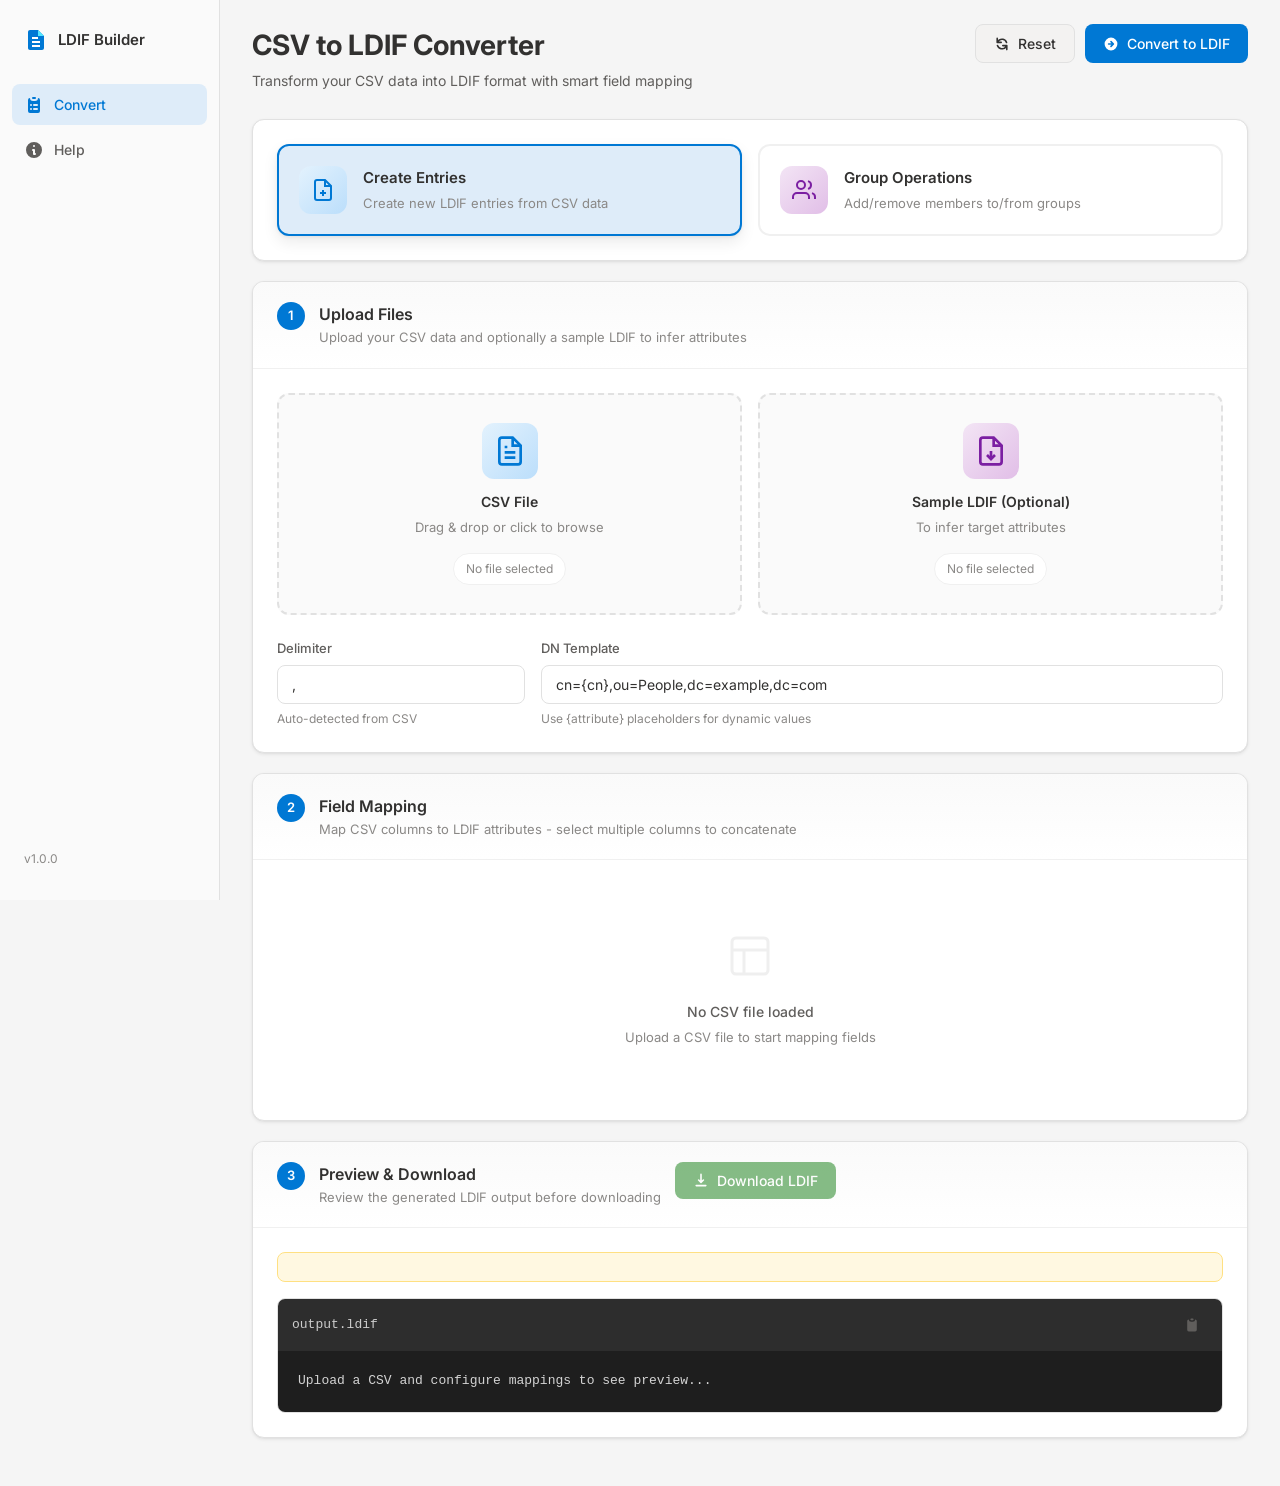
==== index.html @ 2db1930d "stable app achieved for ldif ops" ====
<!doctype html>
<html lang="en">
<head>
  <meta charset="UTF-8" />
  <meta name="viewport" content="width=device-width, initial-scale=1.0" />
  <title>CSV → LDIF Converter</title>
  <link rel="preconnect" href="https://fonts.googleapis.com" />
  <link rel="preconnect" href="https://fonts.gstatic.com" crossorigin />
  <link href="https://fonts.googleapis.com/css2?family=Inter:wght@400;500;600;700&display=swap" rel="stylesheet" />
  <link rel="stylesheet" href="style.css" />
</head>
<body>
  <div class="app">
    <!-- Sidebar -->
    <aside class="sidebar">
      <div class="logo">
        <div class="logo-icon">
          <svg width="24" height="24" viewBox="0 0 24 24" fill="none" xmlns="http://www.w3.org/2000/svg">
            <path d="M14 2H6C4.9 2 4 2.9 4 4V20C4 21.1 4.9 22 6 22H18C19.1 22 20 21.1 20 20V8L14 2Z" fill="#0078D4"/>
            <path d="M14 2V8H20" fill="#50E6FF"/>
            <path d="M16 13H8V15H16V13ZM16 17H8V19H16V17ZM14 9H8V11H14V9Z" fill="white"/>
          </svg>
        </div>
        <span>LDIF Builder</span>
      </div>
      
      <nav class="nav">
        <a href="#" class="nav-item active">
          <svg width="20" height="20" viewBox="0 0 20 20" fill="currentColor"><path d="M9 2a1 1 0 000 2h2a1 1 0 100-2H9z"/><path fill-rule="evenodd" d="M4 5a2 2 0 012-2 3 3 0 003 3h2a3 3 0 003-3 2 2 0 012 2v11a2 2 0 01-2 2H6a2 2 0 01-2-2V5zm3 4a1 1 0 000 2h.01a1 1 0 100-2H7zm3 0a1 1 0 000 2h3a1 1 0 100-2h-3zm-3 4a1 1 0 100 2h.01a1 1 0 100-2H7zm3 0a1 1 0 100 2h3a1 1 0 100-2h-3z" clip-rule="evenodd"/></svg>
          Convert
        </a>
        <a href="#" class="nav-item">
          <svg width="20" height="20" viewBox="0 0 20 20" fill="currentColor"><path fill-rule="evenodd" d="M18 10a8 8 0 11-16 0 8 8 0 0116 0zm-7-4a1 1 0 11-2 0 1 1 0 012 0zM9 9a1 1 0 000 2v3a1 1 0 001 1h1a1 1 0 100-2v-3a1 1 0 00-1-1H9z" clip-rule="evenodd"/></svg>
          Help
        </a>
      </nav>

      <div class="sidebar-footer">
        <div class="version">v1.0.0</div>
      </div>
    </aside>

    <!-- Main Content -->
    <main class="main">
      <header class="header">
        <div>
          <h1>CSV to LDIF Converter</h1>
          <p class="subtitle">Transform your CSV data into LDIF format with smart field mapping</p>
        </div>
        <div class="header-actions">
          <button class="btn btn-secondary" id="resetBtn">
            <svg width="16" height="16" viewBox="0 0 20 20" fill="currentColor"><path fill-rule="evenodd" d="M4 2a1 1 0 011 1v2.101a7.002 7.002 0 0111.601 2.566 1 1 0 11-1.885.666A5.002 5.002 0 005.999 7H9a1 1 0 010 2H4a1 1 0 01-1-1V3a1 1 0 011-1zm.008 9.057a1 1 0 011.276.61A5.002 5.002 0 0014.001 13H11a1 1 0 110-2h5a1 1 0 011 1v5a1 1 0 11-2 0v-2.101a7.002 7.002 0 01-11.601-2.566 1 1 0 01.61-1.276z" clip-rule="evenodd"/></svg>
            Reset
          </button>
          <button class="btn btn-primary" id="convertBtn">
            <svg width="16" height="16" viewBox="0 0 20 20" fill="currentColor"><path fill-rule="evenodd" d="M10 18a8 8 0 100-16 8 8 0 000 16zm3.707-8.707l-3-3a1 1 0 00-1.414 1.414L10.586 9H7a1 1 0 100 2h3.586l-1.293 1.293a1 1 0 101.414 1.414l3-3a1 1 0 000-1.414z" clip-rule="evenodd"/></svg>
            Convert to LDIF
          </button>
        </div>
      </header>

      <div class="content">
        <!-- Mode Selector -->
        <section class="card mode-selector-card">
          <div class="card-body">
            <div class="mode-selector">
              <label class="mode-option">
                <input type="radio" name="appMode" value="create" checked />
                <div class="mode-content">
                  <div class="mode-icon create">
                    <svg width="24" height="24" viewBox="0 0 24 24" fill="none" stroke="currentColor" stroke-width="2"><path d="M14 2H6a2 2 0 0 0-2 2v16a2 2 0 0 0 2 2h12a2 2 0 0 0 2-2V8z"/><polyline points="14 2 14 8 20 8"/><line x1="12" y1="18" x2="12" y2="12"/><line x1="9" y1="15" x2="15" y2="15"/></svg>
                  </div>
                  <div class="mode-text">
                    <strong>Create Entries</strong>
                    <span>Create new LDIF entries from CSV data</span>
                  </div>
                </div>
              </label>
              <label class="mode-option">
                <input type="radio" name="appMode" value="groups" />
                <div class="mode-content">
                  <div class="mode-icon groups">
                    <svg width="24" height="24" viewBox="0 0 24 24" fill="none" stroke="currentColor" stroke-width="2"><path d="M17 21v-2a4 4 0 0 0-4-4H5a4 4 0 0 0-4 4v2"/><circle cx="9" cy="7" r="4"/><path d="M23 21v-2a4 4 0 0 0-3-3.87"/><path d="M16 3.13a4 4 0 0 1 0 7.75"/></svg>
                  </div>
                  <div class="mode-text">
                    <strong>Group Operations</strong>
                    <span>Add/remove members to/from groups</span>
                  </div>
                </div>
              </label>
            </div>
          </div>
        </section>

        <!-- Step 1: Upload -->
        <section class="card" id="step1Card">
          <div class="card-header">
            <div class="step-badge">1</div>
            <div>
              <h2>Upload Files</h2>
              <p class="create-mode-only">Upload your CSV data and optionally a sample LDIF to infer attributes</p>
              <p class="groups-mode-only" style="display: none;">Upload CSV file with member identifiers (e.g., civil IDs)</p>
            </div>
          </div>
          <div class="card-body">
            <div class="upload-grid">
              <div class="upload-zone" id="csvDropZone">
                <input type="file" id="csvInput" accept=".csv" hidden />
                <div class="upload-icon csv">
                  <svg width="32" height="32" viewBox="0 0 24 24" fill="none" stroke="currentColor" stroke-width="2"><path d="M14 2H6a2 2 0 0 0-2 2v16a2 2 0 0 0 2 2h12a2 2 0 0 0 2-2V8z"/><polyline points="14 2 14 8 20 8"/><line x1="16" y1="13" x2="8" y2="13"/><line x1="16" y1="17" x2="8" y2="17"/><polyline points="10 9 9 9 8 9"/></svg>
                </div>
                <div class="upload-text">
                  <strong>CSV File</strong>
                  <span>Drag & drop or click to browse</span>
                </div>
                <div class="upload-status" id="csvStatus">No file selected</div>
              </div>

              <div class="upload-zone create-mode-only" id="ldifDropZone">
                <input type="file" id="ldifInput" accept=".ldif,.txt" hidden />
                <div class="upload-icon ldif">
                  <svg width="32" height="32" viewBox="0 0 24 24" fill="none" stroke="currentColor" stroke-width="2"><path d="M14 2H6a2 2 0 0 0-2 2v16a2 2 0 0 0 2 2h12a2 2 0 0 0 2-2V8z"/><polyline points="14 2 14 8 20 8"/><path d="M12 18v-6"/><path d="M9 15l3 3 3-3"/></svg>
                </div>
                <div class="upload-text">
                  <strong>Sample LDIF (Optional)</strong>
                  <span>To infer target attributes</span>
                </div>
                <div class="upload-status" id="ldifStatus">No file selected</div>
              </div>
            </div>

            <div class="settings-row">
              <div class="form-group">
                <label for="delimiter">Delimiter</label>
                <input type="text" id="delimiter" class="input" value="," placeholder="," />
                <span class="hint">Auto-detected from CSV</span>
              </div>
              <div class="form-group flex-grow create-mode-only">
                <label for="dnTemplate">DN Template</label>
                <input type="text" id="dnTemplate" class="input" value="cn={cn},ou=People,dc=example,dc=com" />
                <span class="hint">Use {attribute} placeholders for dynamic values</span>
              </div>
            </div>
          </div>
        </section>

        <!-- Step 2: Mappings / Operations -->
        <section class="card" id="step2Card">
          <div class="card-header">
            <div class="step-badge">2</div>
            <div>
              <h2 class="create-mode-only">Field Mapping</h2>
              <p class="create-mode-only">Map CSV columns to LDIF attributes - select multiple columns to concatenate</p>
              <h2 class="groups-mode-only" style="display: none;">Configure Operations</h2>
              <p class="groups-mode-only" style="display: none;">Define group operations to add/remove members</p>
            </div>
            <button class="btn btn-outline btn-sm groups-mode-only" id="addOperationBtn" style="display: none;">+ Add Operation</button>
          </div>
          <div class="card-body">
            <div id="mappingHint" class="empty-state">
              <svg width="48" height="48" viewBox="0 0 24 24" fill="none" stroke="currentColor" stroke-width="1.5" opacity="0.5"><rect x="3" y="3" width="18" height="18" rx="2" ry="2"/><line x1="3" y1="9" x2="21" y2="9"/><line x1="9" y1="21" x2="9" y2="9"/></svg>
              <p>No CSV file loaded</p>
              <span>Upload a CSV file to start mapping fields</span>
            </div>
            <div id="mappingInterface" class="mapping-interface" style="display: none;">
              <div class="mapping-columns">
                <div class="mapping-column">
                  <div class="column-header">
                    <h3>LDIF Attributes (Target)</h3>
                    <button class="btn btn-outline btn-sm" id="addLdifAttr">+ Add Custom</button>
                  </div>
                  <div id="ldifAttributesList" class="attribute-list"></div>
                </div>
                
                <div class="mapping-arrow">
                  <svg width="32" height="32" viewBox="0 0 24 24" fill="none" stroke="currentColor" stroke-width="2">
                    <line x1="5" y1="12" x2="19" y2="12"></line>
                    <polyline points="12 5 19 12 12 19"></polyline>
                  </svg>
                </div>
                
                <div class="mapping-column">
                  <div class="column-header">
                    <h3>CSV Columns (Source)</h3>
                    <span class="hint" id="csvColumnCount">0 columns</span>
                  </div>
                  <div id="csvColumnsList" class="attribute-list"></div>
                </div>
              </div>
              
              <div class="mapping-details" id="mappingDetails" style="display: none;">
                <div class="details-header">
                  <h3>Mapping Configuration: <span id="currentAttrName"></span></h3>
                  <button class="btn btn-secondary btn-sm" id="clearMapping">Clear Mapping</button>
                </div>
                <div class="details-body">
                  <div class="selected-fields">
                    <label>Selected CSV Columns:</label>
                    <div id="selectedFieldsList" class="selected-list"></div>
                  </div>
                  <div class="literal-row">
                    <label for="literalValue">Add Literal Value</label>
                    <div class="literal-controls">
                      <input type="text" id="literalValue" class="input" placeholder="e.g., @example.com or OU=People" />
                      <button class="btn btn-outline btn-sm" id="addLiteral">Add Literal</button>
                    </div>
                    <span class="hint">Use literals to add prefixes/suffixes or static text alongside CSV columns.</span>
                  </div>
                  <div class="type-options">
                    <div class="form-group">
                      <label for="attrType">Attribute Type</label>
                      <select id="attrType" class="input">
                        <option value="text">Text (plain value)</option>
                        <option value="dn">DN (Distinguished Name)</option>
                      </select>
                      <span class="hint">Use DN type for attributes like manager that reference other entries.</span>
                    </div>
                    <div class="form-group dn-template-group" id="dnTemplateGroup" style="display: none;">
                      <label for="attrDnTemplate">DN Template for this Attribute</label>
                      <input type="text" id="attrDnTemplate" class="input" placeholder="cn={value},ou=People,dc=example,dc=com" />
                      <span class="hint">Use {value} as placeholder for the mapped value (e.g., manager's civil ID).</span>
                    </div>
                  </div>
                  <div class="concat-options">
                    <div class="form-group">
                      <label>Concatenation Separator</label>
                      <input type="text" id="concatSeparator" class="input" value=" " placeholder="Space" />
                      <span class="hint">Character(s) to join multiple fields (e.g., space, comma, dash)</span>
                    </div>
                    <div class="toggle-group">
                      <label class="toggle-item">
                        <input type="checkbox" id="concatTrim" checked />
                        <span>Trim whitespace</span>
                      </label>
                      <label class="toggle-item">
                        <input type="checkbox" id="concatSkipEmpty" checked />
                        <span>Skip empty parts</span>
                      </label>
                    </div>
                  </div>
                </div>
              </div>
            </div>

            <!-- Groups Mode: Operations List -->
            <div id="groupsInterface" class="groups-interface" style="display: none;">
              <div id="groupsHint" class="empty-state">
                <svg width="48" height="48" viewBox="0 0 24 24" fill="none" stroke="currentColor" stroke-width="1.5" opacity="0.5"><path d="M17 21v-2a4 4 0 0 0-4-4H5a4 4 0 0 0-4 4v2"/><circle cx="9" cy="7" r="4"/><path d="M23 21v-2a4 4 0 0 0-3-3.87"/><path d="M16 3.13a4 4 0 0 1 0 7.75"/></svg>
                <p>No operations configured</p>
                <span>Click "+ Add Operation" to start adding members to groups</span>
              </div>
              <div id="operationsList" class="operations-list"></div>
            </div>
          </div>
        </section>

        <!-- Step 3: Preview -->
        <section class="card">
          <div class="card-header">
            <div class="step-badge">3</div>
            <div>
              <h2>Preview & Download</h2>
              <p>Review the generated LDIF output before downloading</p>
            </div>
            <button class="btn btn-success" id="downloadBtn" disabled>
              <svg width="16" height="16" viewBox="0 0 20 20" fill="currentColor"><path fill-rule="evenodd" d="M3 17a1 1 0 011-1h12a1 1 0 110 2H4a1 1 0 01-1-1zm3.293-7.707a1 1 0 011.414 0L9 10.586V3a1 1 0 112 0v7.586l1.293-1.293a1 1 0 111.414 1.414l-3 3a1 1 0 01-1.414 0l-3-3a1 1 0 010-1.414z" clip-rule="evenodd"/></svg>
              Download LDIF
            </button>
          </div>
          <div class="card-body">
            <div id="warnings" class="alert alert-warning" hidden></div>
            <div class="preview-container">
              <div class="preview-header">
                <span>output.ldif</span>
                <button class="btn-icon" id="copyBtn" title="Copy to clipboard">
                  <svg width="16" height="16" viewBox="0 0 20 20" fill="currentColor"><path d="M8 3a1 1 0 011-1h2a1 1 0 110 2H9a1 1 0 01-1-1z"/><path d="M6 3a2 2 0 00-2 2v11a2 2 0 002 2h8a2 2 0 002-2V5a2 2 0 00-2-2 3 3 0 01-3 3H9a3 3 0 01-3-3z"/></svg>
                </button>
              </div>
              <pre id="preview" class="preview-code">Upload a CSV and configure mappings to see preview...</pre>
            </div>
          </div>
        </section>
      </div>
    </main>
  </div>

  <script src="app.js"></script>
</body>
</html>
---- style.css ----
/* ===== Mode Selector ===== */
.mode-selector-card {
  background: linear-gradient(135deg, #F5F7FA 0%, #FFFFFF 100%);
}

.mode-selector {
  display: grid;
  grid-template-columns: repeat(auto-fit, minmax(280px, 1fr));
  gap: 16px;
}

.mode-option {
  cursor: pointer;
  display: block;
}

.mode-option input[type="radio"] {
  display: none;
}

.mode-content {
  display: flex;
  align-items: center;
  gap: 16px;
  padding: 20px;
  background: white;
  border: 2px solid var(--border-light);
  border-radius: var(--radius-lg);
  transition: all 0.2s ease;
}

.mode-option:hover .mode-content {
  border-color: var(--border);
  box-shadow: var(--shadow-sm);
}

.mode-option input:checked + .mode-content {
  border-color: var(--primary);
  background: var(--primary-light);
  box-shadow: var(--shadow-md);
}

.mode-icon {
  width: 48px;
  height: 48px;
  border-radius: 12px;
  display: flex;
  align-items: center;
  justify-content: center;
  flex-shrink: 0;
}

.mode-icon.create {
  background: linear-gradient(135deg, #E3F2FD 0%, #BBDEFB 100%);
  color: var(--primary);
}

.mode-icon.groups {
  background: linear-gradient(135deg, #F3E5F5 0%, #E1BEE7 100%);
  color: #7B1FA2;
}

.mode-text {
  display: flex;
  flex-direction: column;
  gap: 4px;
}

.mode-text strong {
  font-size: 15px;
  font-weight: 600;
  color: var(--text);
}

.mode-text span {
  font-size: 13px;
  color: var(--text-muted);
}

/* ===== Groups Mode ===== */
.groups-interface {
  display: flex;
  flex-direction: column;
  gap: 16px;
}

.operations-list {
  display: flex;
  flex-direction: column;
  gap: 12px;
}

.operation-card {
  background: #FAFAFA;
  border: 1px solid var(--border-light);
  border-radius: var(--radius-lg);
  padding: 20px;
  transition: all 0.15s ease;
}

.operation-card:hover {
  border-color: var(--border);
  box-shadow: var(--shadow-sm);
}

.operation-header {
  display: flex;
  justify-content: space-between;
  align-items: center;
  margin-bottom: 16px;
}

.operation-header h4 {
  font-size: 14px;
  font-weight: 600;
  color: var(--text);
  margin: 0;
}

.operation-body {
  display: grid;
  gap: 14px;
}

.operation-row {
  display: grid;
  grid-template-columns: repeat(auto-fit, minmax(200px, 1fr));
  gap: 12px;
}

/* ===== CSS Variables & Reset ===== */
:root {
  --primary: #0078D4;
  --primary-hover: #106EBE;
  --primary-light: #DEECF9;
  --success: #107C10;
  --success-hover: #0E6B0E;
  --warning: #FFB900;
  --danger: #D13438;
  --bg: #F5F5F5;
  --sidebar-bg: #FAFAFA;
  --card-bg: #FFFFFF;
  --border: #E1E1E1;
  --border-light: #F0F0F0;
  --text: #323130;
  --text-secondary: #605E5C;
  --text-muted: #8A8886;
  --shadow-sm: 0 1.6px 3.6px rgba(0,0,0,0.08), 0 0.3px 0.9px rgba(0,0,0,0.06);
  --shadow-md: 0 6.4px 14.4px rgba(0,0,0,0.08), 0 1.2px 3.6px rgba(0,0,0,0.06);
  --shadow-lg: 0 25.6px 57.6px rgba(0,0,0,0.12), 0 4.8px 14.4px rgba(0,0,0,0.08);
  --radius: 8px;
  --radius-lg: 12px;
  --font: 'Inter', 'Segoe UI', system-ui, -apple-system, sans-serif;
}

* {
  box-sizing: border-box;
  margin: 0;
  padding: 0;
}

body {
  font-family: var(--font);
  font-size: 14px;
  line-height: 1.5;
  color: var(--text);
  background: var(--bg);
  min-height: 100vh;
}

/* ===== App Layout ===== */
.app {
  display: flex;
  min-height: 100vh;
}

/* ===== Sidebar ===== */
.sidebar {
  width: 220px;
  background: var(--sidebar-bg);
  border-right: 1px solid var(--border);
  display: flex;
  flex-direction: column;
  padding: 20px 12px;
  position: fixed;
  left: 0;
  top: 0;
  bottom: 0;
}

.logo {
  display: flex;
  align-items: center;
  gap: 10px;
  padding: 8px 12px;
  margin-bottom: 24px;
  font-weight: 600;
  font-size: 15px;
  color: var(--text);
}

.logo-icon {
  display: flex;
  align-items: center;
  justify-content: center;
}

.nav {
  display: flex;
  flex-direction: column;
  gap: 4px;
}

.nav-item {
  display: flex;
  align-items: center;
  gap: 10px;
  padding: 10px 12px;
  border-radius: var(--radius);
  color: var(--text-secondary);
  text-decoration: none;
  font-weight: 500;
  transition: all 0.15s ease;
}

.nav-item:hover {
  background: var(--border-light);
  color: var(--text);
}

.nav-item.active {
  background: var(--primary-light);
  color: var(--primary);
}

.sidebar-footer {
  margin-top: auto;
  padding: 12px;
}

.version {
  font-size: 12px;
  color: var(--text-muted);
}

/* ===== Main Content ===== */
.main {
  flex: 1;
  margin-left: 220px;
  padding: 24px 32px 48px;
  min-height: 100vh;
}

.header {
  display: flex;
  justify-content: space-between;
  align-items: flex-start;
  margin-bottom: 28px;
  gap: 20px;
  flex-wrap: wrap;
}

.header h1 {
  font-size: 28px;
  font-weight: 700;
  color: var(--text);
  margin-bottom: 4px;
}

.subtitle {
  color: var(--text-secondary);
  font-size: 14px;
}

.header-actions {
  display: flex;
  gap: 10px;
  flex-shrink: 0;
}

.content {
  display: flex;
  flex-direction: column;
  gap: 20px;
}

/* ===== Cards ===== */
.card {
  background: var(--card-bg);
  border: 1px solid var(--border);
  border-radius: var(--radius-lg);
  box-shadow: var(--shadow-sm);
  overflow: hidden;
}

.card-header {
  display: flex;
  align-items: flex-start;
  gap: 14px;
  padding: 20px 24px;
  border-bottom: 1px solid var(--border-light);
  background: linear-gradient(to bottom, #FAFAFA, #FFFFFF);
}

.card-header > div:first-of-type:not(.step-badge) {
  flex: 1;
}

.card-header h2 {
  font-size: 16px;
  font-weight: 600;
  color: var(--text);
  margin-bottom: 2px;
}

.card-header p {
  font-size: 13px;
  color: var(--text-muted);
}

.card-body {
  padding: 24px;
}

.step-badge {
  width: 28px;
  height: 28px;
  background: var(--primary);
  color: white;
  border-radius: 50%;
  display: flex;
  align-items: center;
  justify-content: center;
  font-weight: 600;
  font-size: 13px;
  flex-shrink: 0;
}

/* ===== Buttons ===== */
.btn {
  display: inline-flex;
  align-items: center;
  justify-content: center;
  gap: 8px;
  padding: 10px 18px;
  font-size: 14px;
  font-weight: 500;
  font-family: var(--font);
  border: none;
  border-radius: var(--radius);
  cursor: pointer;
  transition: all 0.15s ease;
  white-space: nowrap;
}

.btn:disabled {
  opacity: 0.5;
  cursor: not-allowed;
}

.btn-primary {
  background: var(--primary);
  color: white;
}

.btn-primary:hover:not(:disabled) {
  background: var(--primary-hover);
}

.btn-secondary {
  background: #F3F2F1;
  color: var(--text);
  border: 1px solid var(--border);
}

.btn-secondary:hover:not(:disabled) {
  background: #E1DFDD;
}

.btn-outline {
  background: transparent;
  color: var(--primary);
  border: 1px solid var(--primary);
}

.btn-outline:hover:not(:disabled) {
  background: var(--primary-light);
}

.btn-success {
  background: var(--success);
  color: white;
}

.btn-success:hover:not(:disabled) {
  background: var(--success-hover);
}

.btn-icon {
  display: flex;
  align-items: center;
  justify-content: center;
  width: 32px;
  height: 32px;
  background: transparent;
  border: none;
  border-radius: var(--radius);
  cursor: pointer;
  color: var(--text-secondary);
  transition: all 0.15s ease;
}

.btn-icon:hover {
  background: var(--border-light);
  color: var(--text);
}

/* ===== Upload Zones ===== */
.upload-grid {
  display: grid;
  grid-template-columns: repeat(auto-fit, minmax(280px, 1fr));
  gap: 16px;
  margin-bottom: 24px;
}

.upload-zone {
  border: 2px dashed var(--border);
  border-radius: var(--radius-lg);
  padding: 28px 20px;
  text-align: center;
  cursor: pointer;
  transition: all 0.2s ease;
  background: #FAFAFA;
}

.upload-zone:hover {
  border-color: var(--primary);
  background: var(--primary-light);
}

.upload-zone.dragover {
  border-color: var(--primary);
  background: var(--primary-light);
  transform: scale(1.01);
}

.upload-zone.has-file {
  border-color: var(--success);
  border-style: solid;
  background: #F0FFF0;
}

.upload-icon {
  width: 56px;
  height: 56px;
  margin: 0 auto 12px;
  border-radius: 12px;
  display: flex;
  align-items: center;
  justify-content: center;
}

.upload-icon.csv {
  background: linear-gradient(135deg, #E3F2FD 0%, #BBDEFB 100%);
  color: var(--primary);
}

.upload-icon.ldif {
  background: linear-gradient(135deg, #F3E5F5 0%, #E1BEE7 100%);
  color: #7B1FA2;
}

.upload-text {
  margin-bottom: 8px;
}

.upload-text strong {
  display: block;
  font-size: 14px;
  font-weight: 600;
  color: var(--text);
  margin-bottom: 4px;
}

.upload-text span {
  font-size: 13px;
  color: var(--text-muted);
}

.upload-status {
  font-size: 12px;
  color: var(--text-muted);
  padding: 6px 12px;
  background: white;
  border-radius: 20px;
  display: inline-block;
  margin-top: 8px;
  border: 1px solid var(--border-light);
}

.upload-zone.has-file .upload-status {
  background: var(--success);
  color: white;
  border-color: var(--success);
}

/* ===== Form Elements ===== */
.settings-row {
  display: flex;
  gap: 16px;
  flex-wrap: wrap;
}

.form-group {
  display: flex;
  flex-direction: column;
  gap: 6px;
  min-width: 120px;
}

.form-group.flex-grow {
  flex: 1;
}

.form-group label {
  font-size: 13px;
  font-weight: 500;
  color: var(--text-secondary);
}

.input {
  padding: 10px 14px;
  font-size: 14px;
  font-family: var(--font);
  border: 1px solid var(--border);
  border-radius: var(--radius);
  background: white;
  color: var(--text);
  transition: all 0.15s ease;
}

.input:hover {
  border-color: #C8C6C4;
}

.input:focus {
  outline: none;
  border-color: var(--primary);
  box-shadow: 0 0 0 2px var(--primary-light);
}

.hint {
  font-size: 12px;
  color: var(--text-muted);
}

/* ===== Mappings ===== */
.mapping-interface {
  display: flex;
  flex-direction: column;
  gap: 20px;
}

.mapping-columns {
  display: grid;
  grid-template-columns: 1fr auto 1fr;
  gap: 20px;
  align-items: start;
}

.mapping-column {
  display: flex;
  flex-direction: column;
  gap: 12px;
  min-height: 300px;
}

.column-header {
  display: flex;
  justify-content: space-between;
  align-items: center;
  padding: 12px 16px;
  background: linear-gradient(to bottom, #FAFAFA, #F5F5F5);
  border: 1px solid var(--border-light);
  border-radius: var(--radius);
  gap: 10px;
}

.column-header h3 {
  font-size: 14px;
  font-weight: 600;
  color: var(--text);
  margin: 0;
}

.btn-sm {
  padding: 6px 12px;
  font-size: 13px;
}

.attribute-list {
  display: flex;
  flex-direction: column;
  gap: 6px;
  max-height: 400px;
  overflow-y: auto;
  padding: 4px;
}

.attribute-item {
  padding: 12px 14px;
  background: white;
  border: 1px solid var(--border-light);
  border-radius: var(--radius);
  cursor: pointer;
  transition: all 0.15s ease;
  display: flex;
  align-items: center;
  justify-content: space-between;
  gap: 8px;
}

.attribute-item:hover {
  border-color: var(--border);
  box-shadow: var(--shadow-sm);
}

.attribute-item.selected {
  background: var(--primary-light);
  border-color: var(--primary);
  color: var(--primary);
  font-weight: 500;
}

.attribute-item.mapped {
  background: #F0FFF0;
  border-color: var(--success);
  position: relative;
}

.attribute-item.mapped::after {
  content: '✓';
  position: absolute;
  right: 10px;
  color: var(--success);
  font-weight: bold;
}

.attribute-item .badge {
  background: var(--primary-light);
  color: var(--primary);
  padding: 2px 8px;
  border-radius: 12px;
  font-size: 11px;
  font-weight: 600;
}

.mapping-arrow {
  display: flex;
  align-items: center;
  justify-content: center;
  padding-top: 60px;
  color: var(--text-muted);
}

.mapping-details {
  background: #FAFAFA;
  border: 1px solid var(--border-light);
  border-radius: var(--radius-lg);
  padding: 18px;
  margin-top: 10px;
}

.details-header {
  display: flex;
  justify-content: space-between;
  align-items: center;
  margin-bottom: 16px;
}

.details-header h3 {
  font-size: 15px;
  font-weight: 600;
  color: var(--text);
  margin: 0;
}

.details-header span {
  color: var(--primary);
}

.details-body {
  display: grid;
  gap: 16px;
}

.selected-fields {
  display: flex;
  flex-direction: column;
  gap: 8px;
}

.selected-fields label {
  font-size: 13px;
  font-weight: 500;
  color: var(--text-secondary);
}

.literal-row {
  display: flex;
  flex-direction: column;
  gap: 8px;
}

.literal-controls {
  display: flex;
  gap: 10px;
  align-items: center;
  flex-wrap: wrap;
}

.type-options {
  display: grid;
  grid-template-columns: 1fr 1fr;
  gap: 16px;
}

.type-options .form-group {
  min-width: 200px;
}

.dn-template-group {
  flex-direction: column;
}

.dn-template-group .input {
  width: 100%;
}

select.input {
  cursor: pointer;
  appearance: none;
  background-image: url("data:image/svg+xml,%3Csvg xmlns='http://www.w3.org/2000/svg' width='12' height='12' viewBox='0 0 12 12'%3E%3Cpath fill='%23605E5C' d='M2 4l4 4 4-4'/%3E%3C/svg%3E");
  background-repeat: no-repeat;
  background-position: right 12px center;
  padding-right: 32px;
}

.selected-list {
  display: flex;
  flex-wrap: wrap;
  gap: 8px;
  min-height: 40px;
  padding: 12px;
  background: white;
  border: 1px solid var(--border-light);
  border-radius: var(--radius);
}

.selected-chip {
  display: inline-flex;
  align-items: center;
  gap: 6px;
  padding: 6px 10px;
  background: var(--primary-light);
  color: var(--primary);
  border: 1px solid var(--primary);
  border-radius: 20px;
  font-size: 13px;
  font-weight: 500;
}

.selected-chip button {
  background: none;
  border: none;
  color: var(--primary);
  cursor: pointer;
  padding: 0;
  display: flex;
  align-items: center;
  font-size: 16px;
  line-height: 1;
  opacity: 0.7;
  transition: opacity 0.15s;
}

.selected-chip button:hover {
  opacity: 1;
}

.concat-options {
  display: grid;
  gap: 14px;
}

.mappings-container {
  display: flex;
  flex-direction: column;
  gap: 12px;
}

.mapping-card {
  background: #FAFAFA;
  border: 1px solid var(--border-light);
  border-radius: var(--radius);
  padding: 16px;
  transition: all 0.15s ease;
}

.mapping-card:hover {
  border-color: var(--border);
  box-shadow: var(--shadow-sm);
}

.mapping-header {
  display: flex;
  align-items: center;
  justify-content: space-between;
  gap: 12px;
  margin-bottom: 14px;
}

.mapping-header .form-group {
  flex: 1;
  max-width: 280px;
}

.mapping-fields {
  margin-bottom: 14px;
}

.mapping-fields label {
  display: block;
  font-size: 13px;
  font-weight: 500;
  color: var(--text-secondary);
  margin-bottom: 8px;
}

.checkbox-grid {
  display: grid;
  grid-template-columns: repeat(auto-fill, minmax(180px, 1fr));
  gap: 8px;
}

.checkbox-item {
  display: flex;
  align-items: center;
  gap: 8px;
  padding: 8px 10px;
  background: white;
  border: 1px solid var(--border-light);
  border-radius: 6px;
  cursor: pointer;
  transition: all 0.15s ease;
  min-width: 0;
}

.checkbox-item:hover {
  border-color: var(--border);
}

.checkbox-item.checked {
  background: var(--primary-light);
  border-color: var(--primary);
}

.checkbox-item input {
  accent-color: var(--primary);
  width: 16px;
  height: 16px;
  flex-shrink: 0;
}

.checkbox-item span {
  font-size: 13px;
  color: var(--text);
  overflow: hidden;
  text-overflow: ellipsis;
  display: -webkit-box;
  -webkit-line-clamp: 2;
  -webkit-box-orient: vertical;
  line-height: 1.4;
  word-break: break-word;
}

.mapping-options {
  display: flex;
  gap: 16px;
  flex-wrap: wrap;
  align-items: flex-end;
}

.mapping-options .form-group {
  min-width: 100px;
}

.mapping-options .input {
  width: 100%;
}

.toggle-group {
  display: flex;
  gap: 14px;
  padding-top: 24px;
}

.toggle-item {
  display: flex;
  align-items: center;
  gap: 6px;
  cursor: pointer;
  font-size: 13px;
  color: var(--text-secondary);
}

.toggle-item input {
  accent-color: var(--primary);
  width: 16px;
  height: 16px;
}

.btn-remove {
  background: transparent;
  border: 1px solid var(--border);
  color: var(--text-muted);
  padding: 8px 14px;
  font-size: 13px;
}

.btn-remove:hover:not(:disabled) {
  background: #FEF2F2;
  border-color: var(--danger);
  color: var(--danger);
}

/* ===== Empty State ===== */
.empty-state {
  text-align: center;
  padding: 48px 24px;
  color: var(--text-muted);
}

.empty-state svg {
  margin-bottom: 16px;
  color: var(--border);
}

.empty-state p {
  font-weight: 500;
  color: var(--text-secondary);
  margin-bottom: 4px;
}

.empty-state span {
  font-size: 13px;
}

/* ===== Preview ===== */
.preview-container {
  border: 1px solid var(--border);
  border-radius: var(--radius);
  overflow: hidden;
}

.preview-header {
  display: flex;
  align-items: center;
  justify-content: space-between;
  padding: 10px 14px;
  background: #2D2D2D;
  color: #CCCCCC;
  font-size: 13px;
  font-family: 'Cascadia Code', 'Consolas', monospace;
}

.preview-code {
  background: #1E1E1E;
  color: #D4D4D4;
  padding: 20px;
  margin: 0;
  font-family: 'Cascadia Code', 'Consolas', monospace;
  font-size: 13px;
  line-height: 1.6;
  overflow: auto;
  max-height: 320px;
  white-space: pre-wrap;
  word-break: break-word;
}

/* ===== Alert ===== */
.alert {
  padding: 14px 16px;
  border-radius: var(--radius);
  margin-bottom: 16px;
  font-size: 13px;
  display: flex;
  align-items: flex-start;
  gap: 10px;
}

.alert-warning {
  background: #FFF8E1;
  border: 1px solid #FFE082;
  color: #8D6E00;
}

/* ===== Responsive ===== */
@media (max-width: 1024px) {
  .mapping-columns {
    grid-template-columns: 1fr;
  }
  
  .mapping-arrow {
    display: none;
  }
}

@media (max-width: 900px) {
  .sidebar {
    display: none;
  }
  
  .main {
    margin-left: 0;
    padding: 20px;
  }
  
  .header {
    flex-direction: column;
    align-items: stretch;
  }
  
  .header-actions {
    justify-content: flex-end;
  }
}

@media (max-width: 600px) {
  .upload-grid {
    grid-template-columns: 1fr;
  }
  
  .settings-row {
    flex-direction: column;
  }
  
  .mapping-options {
    flex-direction: column;
    align-items: stretch;
  }
  
  .toggle-group {
    padding-top: 12px;
  }
}
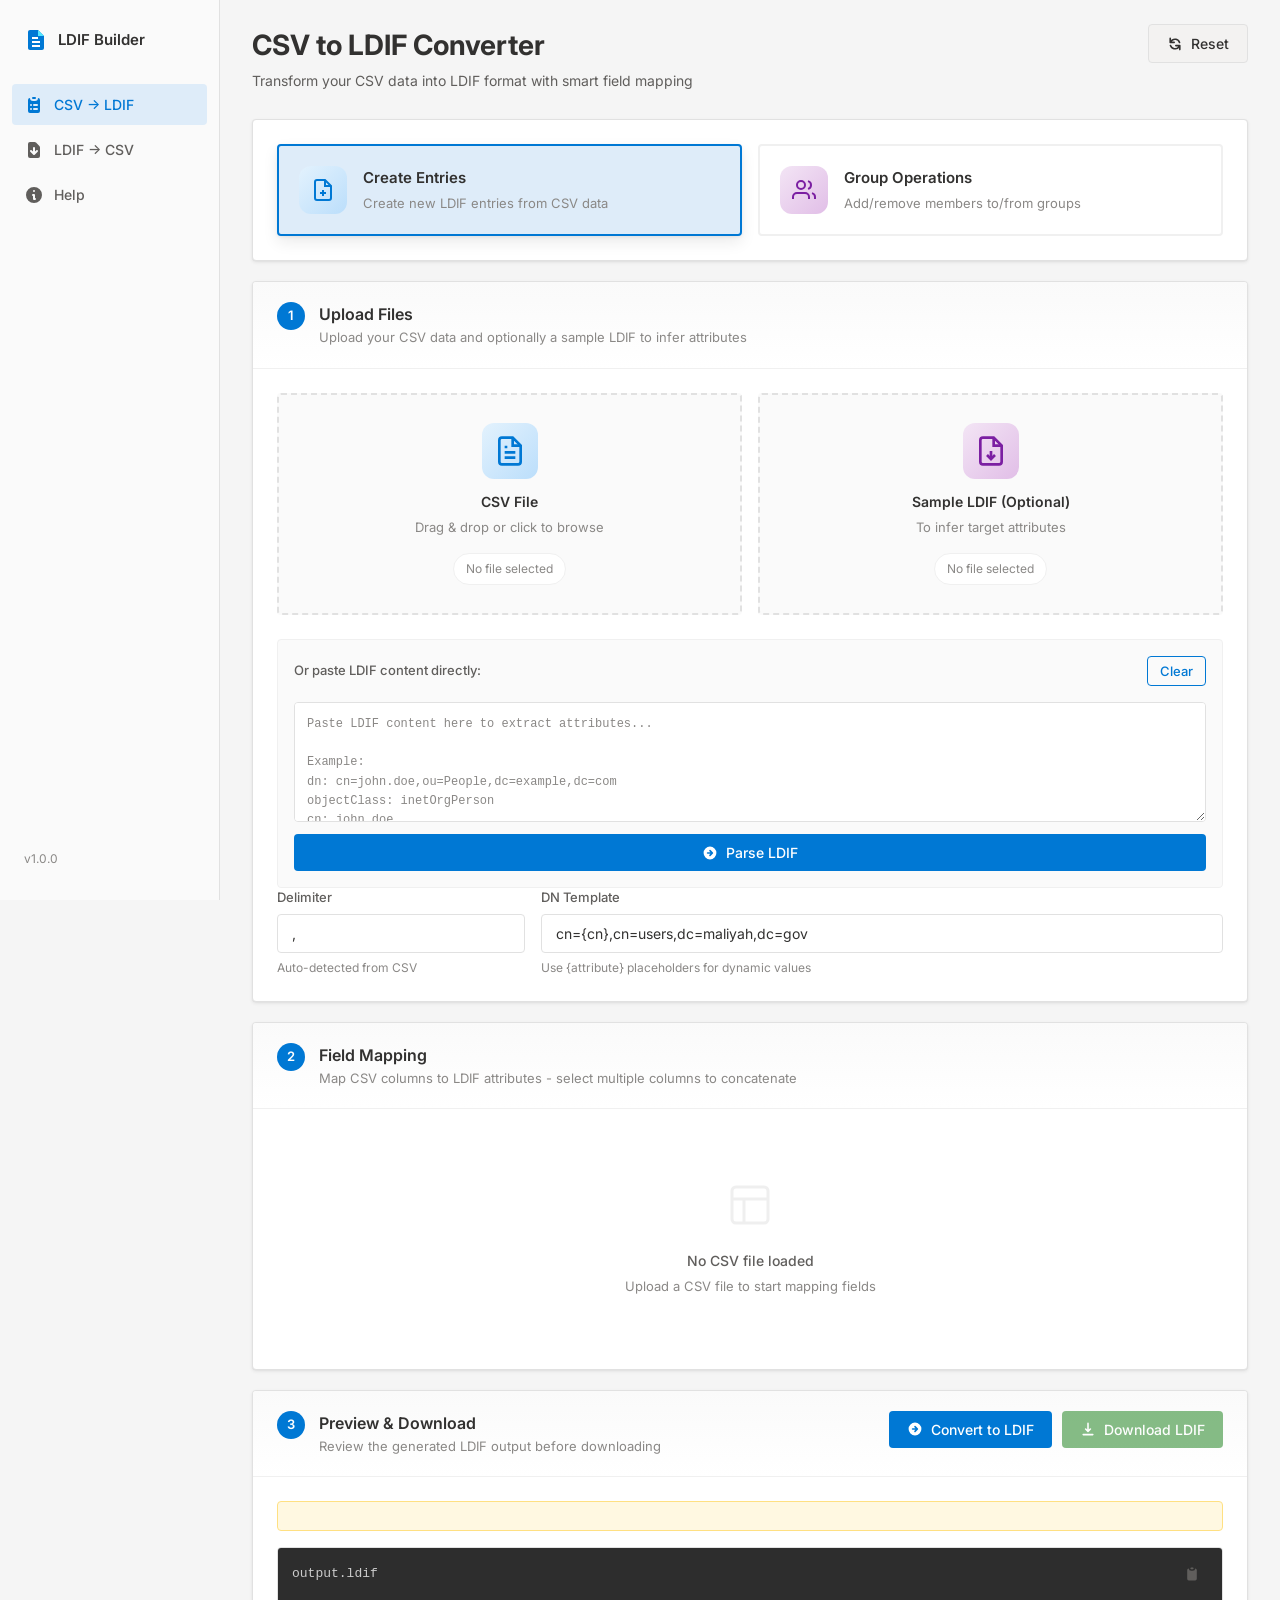
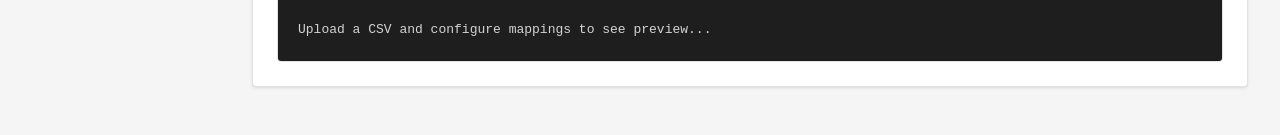
==== commit 4fb99548: "feat: Add LDIF to CSV converter with advanced features - Add new LDIF  CSV conversion module as sepa" ====
--- a/index.html
+++ b/index.html
@@ -22,12 +22,16 @@
           </svg>
         </div>
         <span>LDIF Builder</span>
-      </div>
+      </div>    
       
       <nav class="nav">
-        <a href="#" class="nav-item active">
+        <a href="index.html" class="nav-item active">
           <svg width="20" height="20" viewBox="0 0 20 20" fill="currentColor"><path d="M9 2a1 1 0 000 2h2a1 1 0 100-2H9z"/><path fill-rule="evenodd" d="M4 5a2 2 0 012-2 3 3 0 003 3h2a3 3 0 003-3 2 2 0 012 2v11a2 2 0 01-2 2H6a2 2 0 01-2-2V5zm3 4a1 1 0 000 2h.01a1 1 0 100-2H7zm3 0a1 1 0 000 2h3a1 1 0 100-2h-3zm-3 4a1 1 0 100 2h.01a1 1 0 100-2H7zm3 0a1 1 0 100 2h3a1 1 0 100-2h-3z" clip-rule="evenodd"/></svg>
-          Convert
+          CSV → LDIF
+        </a>
+        <a href="ldif-to-csv.html" class="nav-item">
+          <svg width="20" height="20" viewBox="0 0 20 20" fill="currentColor"><path fill-rule="evenodd" d="M6 2a2 2 0 00-2 2v12a2 2 0 002 2h8a2 2 0 002-2V7.414A2 2 0 0015.414 6L12 2.586A2 2 0 0010.586 2H6zm5 6a1 1 0 10-2 0v3.586l-1.293-1.293a1 1 0 10-1.414 1.414l3 3a1 1 0 001.414 0l3-3a1 1 0 00-1.414-1.414L11 11.586V8z" clip-rule="evenodd"/></svg>
+          LDIF → CSV
         </a>
         <a href="#" class="nav-item">
           <svg width="20" height="20" viewBox="0 0 20 20" fill="currentColor"><path fill-rule="evenodd" d="M18 10a8 8 0 11-16 0 8 8 0 0116 0zm-7-4a1 1 0 11-2 0 1 1 0 012 0zM9 9a1 1 0 000 2v3a1 1 0 001 1h1a1 1 0 100-2v-3a1 1 0 00-1-1H9z" clip-rule="evenodd"/></svg>
@@ -52,10 +56,6 @@
             <svg width="16" height="16" viewBox="0 0 20 20" fill="currentColor"><path fill-rule="evenodd" d="M4 2a1 1 0 011 1v2.101a7.002 7.002 0 0111.601 2.566 1 1 0 11-1.885.666A5.002 5.002 0 005.999 7H9a1 1 0 010 2H4a1 1 0 01-1-1V3a1 1 0 011-1zm.008 9.057a1 1 0 011.276.61A5.002 5.002 0 0014.001 13H11a1 1 0 110-2h5a1 1 0 011 1v5a1 1 0 11-2 0v-2.101a7.002 7.002 0 01-11.601-2.566 1 1 0 01.61-1.276z" clip-rule="evenodd"/></svg>
             Reset
           </button>
-          <button class="btn btn-primary" id="convertBtn">
-            <svg width="16" height="16" viewBox="0 0 20 20" fill="currentColor"><path fill-rule="evenodd" d="M10 18a8 8 0 100-16 8 8 0 000 16zm3.707-8.707l-3-3a1 1 0 00-1.414 1.414L10.586 9H7a1 1 0 100 2h3.586l-1.293 1.293a1 1 0 101.414 1.414l3-3a1 1 0 000-1.414z" clip-rule="evenodd"/></svg>
-            Convert to LDIF
-          </button>
         </div>
       </header>
 
@@ -129,6 +129,26 @@
               </div>
             </div>
 
+            <div class="paste-section create-mode-only">
+              <div class="paste-header">
+                <span>Or paste LDIF content directly:</span>
+                <button class="btn btn-outline btn-sm" id="clearLdifPasteBtn">Clear</button>
+              </div>
+              <textarea id="ldifPasteArea" class="paste-textarea" placeholder="Paste LDIF content here to extract attributes...
+
+Example:
+dn: cn=john.doe,ou=People,dc=example,dc=com
+objectClass: inetOrgPerson
+cn: john.doe
+sn: Doe
+givenName: John
+mail: john.doe@example.com"></textarea>
+              <button class="btn btn-primary" id="parseLdifPasteBtn">
+                <svg width="16" height="16" viewBox="0 0 20 20" fill="currentColor"><path fill-rule="evenodd" d="M10 18a8 8 0 100-16 8 8 0 000 16zm3.707-8.707l-3-3a1 1 0 00-1.414 1.414L10.586 9H7a1 1 0 100 2h3.586l-1.293 1.293a1 1 0 101.414 1.414l3-3a1 1 0 000-1.414z" clip-rule="evenodd"/></svg>
+                Parse LDIF
+              </button>
+            </div>
+
             <div class="settings-row">
               <div class="form-group">
                 <label for="delimiter">Delimiter</label>
@@ -137,7 +157,7 @@
               </div>
               <div class="form-group flex-grow create-mode-only">
                 <label for="dnTemplate">DN Template</label>
-                <input type="text" id="dnTemplate" class="input" value="cn={cn},ou=People,dc=example,dc=com" />
+                <input type="text" id="dnTemplate" class="input" value="cn={cn},cn=users,dc=maliyah,dc=gov" />
                 <span class="hint">Use {attribute} placeholders for dynamic values</span>
               </div>
             </div>
@@ -217,7 +237,7 @@
                     </div>
                     <div class="form-group dn-template-group" id="dnTemplateGroup" style="display: none;">
                       <label for="attrDnTemplate">DN Template for this Attribute</label>
-                      <input type="text" id="attrDnTemplate" class="input" placeholder="cn={value},ou=People,dc=example,dc=com" />
+                      <input type="text" id="attrDnTemplate" class="input" placeholder="cn={value},cn=users,dc=maliyah,dc=gov" />
                       <span class="hint">Use {value} as placeholder for the mapped value (e.g., manager's civil ID).</span>
                     </div>
                   </div>
@@ -226,6 +246,18 @@
                       <label>Concatenation Separator</label>
                       <input type="text" id="concatSeparator" class="input" value=" " placeholder="Space" />
                       <span class="hint">Character(s) to join multiple fields (e.g., space, comma, dash)</span>
+                    </div>
+                    <div class="form-group">
+                      <label class="toggle-item">
+                        <input type="checkbox" id="useCustomSeparator" />
+                        <span>Use Custom Separator for Column Combining</span>
+                      </label>
+                      <span class="hint">Enable this to combine multiple CSV columns with a delimiter that can be split later in LDIF → CSV</span>
+                    </div>
+                    <div class="form-group" id="customSeparatorGroup" style="display: none;">
+                      <label>Custom Separator (for splitting later)</label>
+                      <input type="text" id="customSeparator" class="input" value="," placeholder="," />
+                      <span class="hint">Use a unique delimiter (e.g., comma, pipe |, or semicolon ;) to combine columns so they can be easily split in the LDIF → CSV tool</span>
                     </div>
                     <div class="toggle-group">
                       <label class="toggle-item">
@@ -262,13 +294,19 @@
               <h2>Preview & Download</h2>
               <p>Review the generated LDIF output before downloading</p>
             </div>
-            <button class="btn btn-success" id="downloadBtn" disabled>
-              <svg width="16" height="16" viewBox="0 0 20 20" fill="currentColor"><path fill-rule="evenodd" d="M3 17a1 1 0 011-1h12a1 1 0 110 2H4a1 1 0 01-1-1zm3.293-7.707a1 1 0 011.414 0L9 10.586V3a1 1 0 112 0v7.586l1.293-1.293a1 1 0 111.414 1.414l-3 3a1 1 0 01-1.414 0l-3-3a1 1 0 010-1.414z" clip-rule="evenodd"/></svg>
-              Download LDIF
-            </button>
+            <div class="header-actions">
+              <button class="btn btn-primary" id="convertBtn">
+                <svg width="16" height="16" viewBox="0 0 20 20" fill="currentColor"><path fill-rule="evenodd" d="M10 18a8 8 0 100-16 8 8 0 000 16zm3.707-8.707l-3-3a1 1 0 00-1.414 1.414L10.586 9H7a1 1 0 100 2h3.586l-1.293 1.293a1 1 0 101.414 1.414l3-3a1 1 0 000-1.414z" clip-rule="evenodd"/></svg>
+                Convert to LDIF
+              </button>
+              <button class="btn btn-success" id="downloadBtn" disabled>
+                <svg width="16" height="16" viewBox="0 0 20 20" fill="currentColor"><path fill-rule="evenodd" d="M3 17a1 1 0 011-1h12a1 1 0 110 2H4a1 1 0 01-1-1zm3.293-7.707a1 1 0 011.414 0L9 10.586V3a1 1 0 112 0v7.586l1.293-1.293a1 1 0 111.414 1.414l-3 3a1 1 0 01-1.414 0l-3-3a1 1 0 010-1.414z" clip-rule="evenodd"/></svg>
+                Download LDIF
+              </button>
+            </div>
           </div>
           <div class="card-body">
-            <div id="warnings" class="alert alert-warning" hidden></div>
+                      <div id="warnings" class="alert alert-warning" hidden></div>
             <div class="preview-container">
               <div class="preview-header">
                 <span>output.ldif</span>
@@ -280,6 +318,7 @@
             </div>
           </div>
         </section>
+
       </div>
     </main>
   </div>
--- a/style.css
+++ b/style.css
@@ -148,8 +148,8 @@
   --shadow-sm: 0 1.6px 3.6px rgba(0,0,0,0.08), 0 0.3px 0.9px rgba(0,0,0,0.06);
   --shadow-md: 0 6.4px 14.4px rgba(0,0,0,0.08), 0 1.2px 3.6px rgba(0,0,0,0.06);
   --shadow-lg: 0 25.6px 57.6px rgba(0,0,0,0.12), 0 4.8px 14.4px rgba(0,0,0,0.08);
-  --radius: 8px;
-  --radius-lg: 12px;
+  --radius: 4px;
+  --radius-lg: 4px;
   --font: 'Inter', 'Segoe UI', system-ui, -apple-system, sans-serif;
 }
 
@@ -276,6 +276,7 @@
   display: flex;
   gap: 10px;
   flex-shrink: 0;
+  margin-left: auto;
 }
 
 .content {
@@ -1054,3 +1055,347 @@
     padding-top: 12px;
   }
 }
+
+/* ===== LDIF to CSV Styles ===== */
+.attributes-summary {
+  display: flex;
+  gap: 24px;
+  margin-bottom: 20px;
+  padding: 14px 18px;
+  background: var(--primary-light);
+  border-radius: var(--radius);
+  border: 1px solid rgba(0, 120, 212, 0.2);
+}
+
+.summary-item {
+  display: flex;
+  align-items: center;
+  gap: 8px;
+}
+
+.summary-label {
+  font-size: 13px;
+  color: var(--text-secondary);
+}
+
+.summary-value {
+  font-size: 14px;
+  font-weight: 600;
+  color: var(--primary);
+}
+
+.attribute-checkboxes {
+  display: grid;
+  grid-template-columns: repeat(auto-fill, minmax(280px, 1fr));
+  gap: 8px;
+  max-height: 400px;
+  overflow-y: auto;
+  padding: 4px;
+}
+
+.attribute-checkbox {
+  display: flex;
+  align-items: center;
+  gap: 10px;
+  padding: 10px 14px;
+  background: #FAFAFA;
+  border: 1px solid var(--border-light);
+  border-radius: var(--radius);
+  cursor: pointer;
+  transition: all 0.15s ease;
+}
+
+.attribute-checkbox:hover {
+  background: #F5F5F5;
+  border-color: var(--border);
+}
+
+.attribute-checkbox input[type="checkbox"] {
+  width: 16px;
+  height: 16px;
+  accent-color: var(--primary);
+  cursor: pointer;
+}
+
+.attribute-checkbox input[type="checkbox"]:checked + .checkbox-label .attr-name {
+  color: var(--primary);
+  font-weight: 500;
+}
+
+.checkbox-label {
+  display: flex;
+  flex-direction: column;
+  gap: 2px;
+  flex: 1;
+  min-width: 0;
+}
+
+.attr-name {
+  font-size: 13px;
+  font-weight: 500;
+  color: var(--text);
+  word-break: break-word;
+}
+
+.attr-stats {
+  font-size: 11px;
+  color: var(--text-muted);
+}
+
+.upload-status.success {
+  color: var(--success);
+}
+
+.upload-status.error {
+  color: var(--danger);
+}
+
+.status-success {
+  color: var(--success);
+  font-weight: 500;
+}
+
+.status-error {
+  color: var(--danger);
+  font-weight: 500;
+}
+
+.alert-info {
+  background: var(--primary-light);
+  border: 1px solid rgba(0, 120, 212, 0.3);
+  color: var(--primary-hover);
+  padding: 12px 16px;
+  border-radius: var(--radius);
+  margin-bottom: 16px;
+  font-size: 13px;
+}
+
+.upload-zone.drag-over {
+  border-color: var(--primary);
+  background: var(--primary-light);
+}
+
+/* ===== Column Splitting Styles ===== */
+.split-rules-container {
+  display: flex;
+  flex-direction: column;
+  gap: 12px;
+}
+
+.empty-state-sm {
+  display: flex;
+  flex-direction: column;
+  align-items: center;
+  justify-content: center;
+  padding: 32px 20px;
+  text-align: center;
+  color: var(--text-muted);
+}
+
+.empty-state-sm p {
+  font-size: 14px;
+  font-weight: 500;
+  color: var(--text-secondary);
+  margin-bottom: 4px;
+}
+
+.empty-state-sm span {
+  font-size: 12px;
+}
+
+.split-rule-dialog {
+  background: #FAFAFA;
+  border: 1px solid var(--border);
+  border-radius: var(--radius-lg);
+  padding: 20px;
+  margin-bottom: 12px;
+}
+
+.split-rule-form {
+  display: flex;
+  flex-direction: column;
+  gap: 16px;
+}
+
+.split-rule-form .hint {
+  display: block;
+  font-size: 12px;
+  color: var(--text-muted);
+  margin-top: 4px;
+}
+
+.split-rule-form #splitColumnNames {
+  display: grid;
+  grid-template-columns: repeat(auto-fill, minmax(150px, 1fr));
+  gap: 8px;
+}
+
+.input-sm {
+  padding: 8px 12px;
+  font-size: 13px;
+}
+
+.split-preview {
+  background: white;
+  border: 1px solid var(--border-light);
+  border-radius: var(--radius);
+  padding: 12px;
+  max-height: 200px;
+  overflow: auto;
+}
+
+.preview-table {
+  width: 100%;
+  border-collapse: collapse;
+  font-size: 12px;
+}
+
+.preview-table th {
+  background: var(--primary-light);
+  color: var(--primary);
+  font-weight: 600;
+  padding: 6px 10px;
+  text-align: left;
+  border: 1px solid rgba(0, 120, 212, 0.2);
+}
+
+.preview-table td {
+  padding: 6px 10px;
+  border: 1px solid var(--border-light);
+  color: var(--text);
+}
+
+.preview-table td em {
+  color: var(--text-muted);
+  font-style: italic;
+}
+
+.dialog-actions {
+  display: flex;
+  gap: 10px;
+  justify-content: flex-end;
+  padding-top: 8px;
+}
+
+.split-rule-item {
+  display: flex;
+  align-items: center;
+  justify-content: space-between;
+  gap: 12px;
+  padding: 14px 16px;
+  background: white;
+  border: 1px solid var(--border);
+  border-radius: var(--radius-lg);
+  transition: all 0.15s ease;
+}
+
+.split-rule-item:hover {
+  border-color: var(--primary);
+  box-shadow: var(--shadow-sm);
+}
+
+.split-rule-content {
+  flex: 1;
+  display: flex;
+  flex-direction: column;
+  gap: 6px;
+}
+
+.split-rule-actions {
+  display: flex;
+  gap: 4px;
+  flex-shrink: 0;
+}
+
+.split-rule-header {
+  display: flex;
+  align-items: center;
+  gap: 10px;
+  font-size: 14px;
+}
+
+.split-rule-header strong {
+  color: var(--text);
+  font-weight: 600;
+}
+
+.rule-arrow {
+  color: var(--primary);
+  font-weight: 600;
+  font-size: 16px;
+}
+
+.rule-columns {
+  color: var(--text-secondary);
+  font-weight: 500;
+}
+
+.split-rule-meta {
+  font-size: 12px;
+  color: var(--text-muted);
+}
+
+.split-rule-meta code {
+  background: var(--primary-light);
+  color: var(--primary);
+  padding: 2px 6px;
+  border-radius: 3px;
+  font-family: 'Consolas', 'Monaco', monospace;
+  font-size: 11px;
+}
+
+.btn-sm {
+  padding: 6px 12px;
+  font-size: 13px;
+}
+
+/* ===== Paste Section Styles ===== */
+.paste-section {
+  margin-top: 20px;
+  padding: 16px;
+  background: #FAFAFA;
+  border: 1px solid var(--border-light);
+  border-radius: var(--radius-lg);
+  display: flex;
+  flex-direction: column;
+  gap: 12px;
+}
+
+.paste-header {
+  display: flex;
+  justify-content: space-between;
+  align-items: center;
+  margin-bottom: 4px;
+}
+
+.paste-header span {
+  font-size: 13px;
+  font-weight: 500;
+  color: var(--text-secondary);
+}
+
+.paste-textarea {
+  width: 100%;
+  min-height: 120px;
+  padding: 12px;
+  font-family: 'Consolas', 'Monaco', 'Courier New', monospace;
+  font-size: 12px;
+  line-height: 1.6;
+  border: 1px solid var(--border);
+  border-radius: var(--radius);
+  resize: vertical;
+  background: white;
+  color: var(--text);
+  transition: all 0.15s ease;
+}
+
+.paste-textarea:focus {
+  outline: none;
+  border-color: var(--primary);
+  box-shadow: 0 0 0 3px var(--primary-light);
+}
+
+.paste-textarea::placeholder {
+  color: var(--text-muted);
+  font-size: 12px;
+}
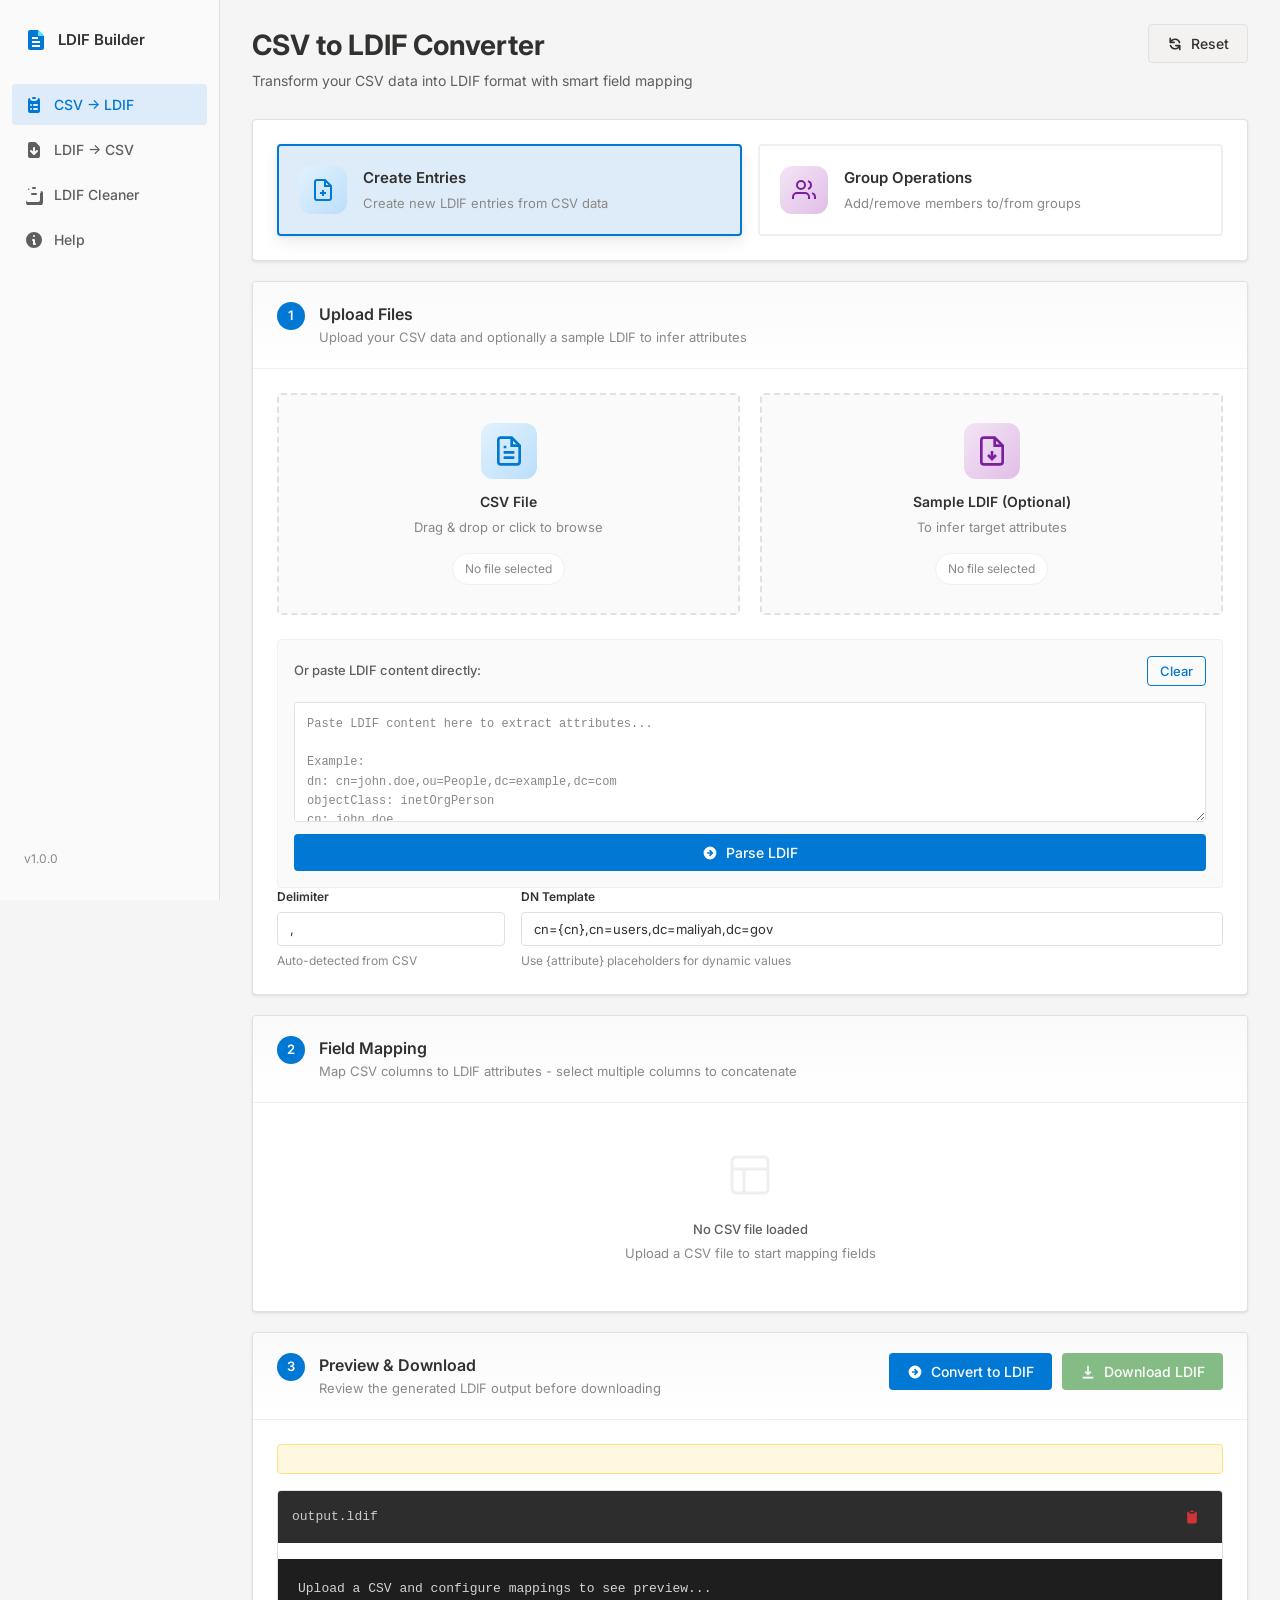
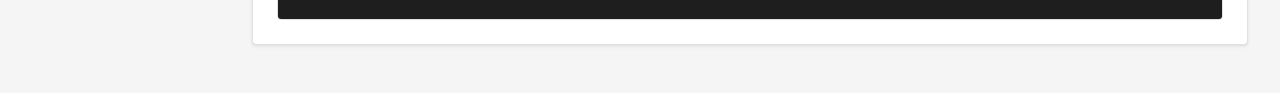
==== commit 0151fa95: "improved changes" ====
--- a/index.html
+++ b/index.html
@@ -1,5 +1,6 @@
 <!doctype html>
 <html lang="en">
+
 <head>
   <meta charset="UTF-8" />
   <meta name="viewport" content="width=device-width, initial-scale=1.0" />
@@ -9,6 +10,7 @@
   <link href="https://fonts.googleapis.com/css2?family=Inter:wght@400;500;600;700&display=swap" rel="stylesheet" />
   <link rel="stylesheet" href="style.css" />
 </head>
+
 <body>
   <div class="app">
     <!-- Sidebar -->
@@ -16,25 +18,50 @@
       <div class="logo">
         <div class="logo-icon">
           <svg width="24" height="24" viewBox="0 0 24 24" fill="none" xmlns="http://www.w3.org/2000/svg">
-            <path d="M14 2H6C4.9 2 4 2.9 4 4V20C4 21.1 4.9 22 6 22H18C19.1 22 20 21.1 20 20V8L14 2Z" fill="#0078D4"/>
-            <path d="M14 2V8H20" fill="#50E6FF"/>
-            <path d="M16 13H8V15H16V13ZM16 17H8V19H16V17ZM14 9H8V11H14V9Z" fill="white"/>
+            <path d="M14 2H6C4.9 2 4 2.9 4 4V20C4 21.1 4.9 22 6 22H18C19.1 22 20 21.1 20 20V8L14 2Z" fill="#0078D4" />
+            <path d="M14 2V8H20" fill="#50E6FF" />
+            <path d="M16 13H8V15H16V13ZM16 17H8V19H16V17ZM14 9H8V11H14V9Z" fill="white" />
           </svg>
         </div>
         <span>LDIF Builder</span>
-      </div>    
-      
+      </div>
+
       <nav class="nav">
         <a href="index.html" class="nav-item active">
-          <svg width="20" height="20" viewBox="0 0 20 20" fill="currentColor"><path d="M9 2a1 1 0 000 2h2a1 1 0 100-2H9z"/><path fill-rule="evenodd" d="M4 5a2 2 0 012-2 3 3 0 003 3h2a3 3 0 003-3 2 2 0 012 2v11a2 2 0 01-2 2H6a2 2 0 01-2-2V5zm3 4a1 1 0 000 2h.01a1 1 0 100-2H7zm3 0a1 1 0 000 2h3a1 1 0 100-2h-3zm-3 4a1 1 0 100 2h.01a1 1 0 100-2H7zm3 0a1 1 0 100 2h3a1 1 0 100-2h-3z" clip-rule="evenodd"/></svg>
+          <svg width="20" height="20" viewBox="0 0 20 20" fill="currentColor">
+            <path d="M9 2a1 1 0 000 2h2a1 1 0 100-2H9z" />
+            <path fill-rule="evenodd"
+              d="M4 5a2 2 0 012-2 3 3 0 003 3h2a3 3 0 003-3 2 2 0 012 2v11a2 2 0 01-2 2H6a2 2 0 01-2-2V5zm3 4a1 1 0 000 2h.01a1 1 0 100-2H7zm3 0a1 1 0 000 2h3a1 1 0 100-2h-3zm-3 4a1 1 0 100 2h.01a1 1 0 100-2H7zm3 0a1 1 0 100 2h3a1 1 0 100-2h-3z"
+              clip-rule="evenodd" />
+          </svg>
           CSV → LDIF
         </a>
         <a href="ldif-to-csv.html" class="nav-item">
-          <svg width="20" height="20" viewBox="0 0 20 20" fill="currentColor"><path fill-rule="evenodd" d="M6 2a2 2 0 00-2 2v12a2 2 0 002 2h8a2 2 0 002-2V7.414A2 2 0 0015.414 6L12 2.586A2 2 0 0010.586 2H6zm5 6a1 1 0 10-2 0v3.586l-1.293-1.293a1 1 0 10-1.414 1.414l3 3a1 1 0 001.414 0l3-3a1 1 0 00-1.414-1.414L11 11.586V8z" clip-rule="evenodd"/></svg>
+          <svg width="20" height="20" viewBox="0 0 20 20" fill="currentColor">
+            <path fill-rule="evenodd"
+              d="M6 2a2 2 0 00-2 2v12a2 2 0 002 2h8a2 2 0 002-2V7.414A2 2 0 0015.414 6L12 2.586A2 2 0 0010.586 2H6zm5 6a1 1 0 10-2 0v3.586l-1.293-1.293a1 1 0 10-1.414 1.414l3 3a1 1 0 001.414 0l3-3a1 1 0 00-1.414-1.414L11 11.586V8z"
+              clip-rule="evenodd" />
+          </svg>
           LDIF → CSV
         </a>
+        <a href="ldif-cleaner.html" class="nav-item">
+          <svg width="20" height="20" viewBox="0 0 20 20" fill="currentColor">
+            <path fill-rule="evenodd"
+              d="M9 2a1 1 0 000 2h2a1 1 0 100-2H9z" />
+            <path fill-rule="evenodd"
+              d="M4 5a2 2 0 012-2 1 1 0 000 2H3a1 1 0 00-1 1v9a2 2 0 002 2h10a2 2 0 002-2V8a1 1 0 100-2h1a2 2 0 012 2v9a4 4 0 01-4 4H6a4 4 0 01-4-4V5z"
+              clip-rule="evenodd" />
+            <path fill-rule="evenodd"
+              d="M7 9a1 1 0 011-1h4a1 1 0 11 0 2H8a1 1 0 01-1-1z" clip-rule="evenodd" />
+          </svg>
+          LDIF Cleaner
+        </a>
         <a href="#" class="nav-item">
-          <svg width="20" height="20" viewBox="0 0 20 20" fill="currentColor"><path fill-rule="evenodd" d="M18 10a8 8 0 11-16 0 8 8 0 0116 0zm-7-4a1 1 0 11-2 0 1 1 0 012 0zM9 9a1 1 0 000 2v3a1 1 0 001 1h1a1 1 0 100-2v-3a1 1 0 00-1-1H9z" clip-rule="evenodd"/></svg>
+          <svg width="20" height="20" viewBox="0 0 20 20" fill="currentColor">
+            <path fill-rule="evenodd"
+              d="M18 10a8 8 0 11-16 0 8 8 0 0116 0zm-7-4a1 1 0 11-2 0 1 1 0 012 0zM9 9a1 1 0 000 2v3a1 1 0 001 1h1a1 1 0 100-2v-3a1 1 0 00-1-1H9z"
+              clip-rule="evenodd" />
+          </svg>
           Help
         </a>
       </nav>
@@ -53,7 +80,11 @@
         </div>
         <div class="header-actions">
           <button class="btn btn-secondary" id="resetBtn">
-            <svg width="16" height="16" viewBox="0 0 20 20" fill="currentColor"><path fill-rule="evenodd" d="M4 2a1 1 0 011 1v2.101a7.002 7.002 0 0111.601 2.566 1 1 0 11-1.885.666A5.002 5.002 0 005.999 7H9a1 1 0 010 2H4a1 1 0 01-1-1V3a1 1 0 011-1zm.008 9.057a1 1 0 011.276.61A5.002 5.002 0 0014.001 13H11a1 1 0 110-2h5a1 1 0 011 1v5a1 1 0 11-2 0v-2.101a7.002 7.002 0 01-11.601-2.566 1 1 0 01.61-1.276z" clip-rule="evenodd"/></svg>
+            <svg width="16" height="16" viewBox="0 0 20 20" fill="currentColor">
+              <path fill-rule="evenodd"
+                d="M4 2a1 1 0 011 1v2.101a7.002 7.002 0 0111.601 2.566 1 1 0 11-1.885.666A5.002 5.002 0 005.999 7H9a1 1 0 010 2H4a1 1 0 01-1-1V3a1 1 0 011-1zm.008 9.057a1 1 0 011.276.61A5.002 5.002 0 0014.001 13H11a1 1 0 110-2h5a1 1 0 011 1v5a1 1 0 11-2 0v-2.101a7.002 7.002 0 01-11.601-2.566 1 1 0 01.61-1.276z"
+                clip-rule="evenodd" />
+            </svg>
             Reset
           </button>
         </div>
@@ -68,7 +99,12 @@
                 <input type="radio" name="appMode" value="create" checked />
                 <div class="mode-content">
                   <div class="mode-icon create">
-                    <svg width="24" height="24" viewBox="0 0 24 24" fill="none" stroke="currentColor" stroke-width="2"><path d="M14 2H6a2 2 0 0 0-2 2v16a2 2 0 0 0 2 2h12a2 2 0 0 0 2-2V8z"/><polyline points="14 2 14 8 20 8"/><line x1="12" y1="18" x2="12" y2="12"/><line x1="9" y1="15" x2="15" y2="15"/></svg>
+                    <svg width="24" height="24" viewBox="0 0 24 24" fill="none" stroke="currentColor" stroke-width="2">
+                      <path d="M14 2H6a2 2 0 0 0-2 2v16a2 2 0 0 0 2 2h12a2 2 0 0 0 2-2V8z" />
+                      <polyline points="14 2 14 8 20 8" />
+                      <line x1="12" y1="18" x2="12" y2="12" />
+                      <line x1="9" y1="15" x2="15" y2="15" />
+                    </svg>
                   </div>
                   <div class="mode-text">
                     <strong>Create Entries</strong>
@@ -80,7 +116,12 @@
                 <input type="radio" name="appMode" value="groups" />
                 <div class="mode-content">
                   <div class="mode-icon groups">
-                    <svg width="24" height="24" viewBox="0 0 24 24" fill="none" stroke="currentColor" stroke-width="2"><path d="M17 21v-2a4 4 0 0 0-4-4H5a4 4 0 0 0-4 4v2"/><circle cx="9" cy="7" r="4"/><path d="M23 21v-2a4 4 0 0 0-3-3.87"/><path d="M16 3.13a4 4 0 0 1 0 7.75"/></svg>
+                    <svg width="24" height="24" viewBox="0 0 24 24" fill="none" stroke="currentColor" stroke-width="2">
+                      <path d="M17 21v-2a4 4 0 0 0-4-4H5a4 4 0 0 0-4 4v2" />
+                      <circle cx="9" cy="7" r="4" />
+                      <path d="M23 21v-2a4 4 0 0 0-3-3.87" />
+                      <path d="M16 3.13a4 4 0 0 1 0 7.75" />
+                    </svg>
                   </div>
                   <div class="mode-text">
                     <strong>Group Operations</strong>
@@ -99,7 +140,8 @@
             <div>
               <h2>Upload Files</h2>
               <p class="create-mode-only">Upload your CSV data and optionally a sample LDIF to infer attributes</p>
-              <p class="groups-mode-only" style="display: none;">Upload CSV file with member identifiers (e.g., civil IDs)</p>
+              <p class="groups-mode-only" style="display: none;">Upload CSV file with member identifiers (e.g., civil
+                IDs)</p>
             </div>
           </div>
           <div class="card-body">
@@ -107,7 +149,13 @@
               <div class="upload-zone" id="csvDropZone">
                 <input type="file" id="csvInput" accept=".csv" hidden />
                 <div class="upload-icon csv">
-                  <svg width="32" height="32" viewBox="0 0 24 24" fill="none" stroke="currentColor" stroke-width="2"><path d="M14 2H6a2 2 0 0 0-2 2v16a2 2 0 0 0 2 2h12a2 2 0 0 0 2-2V8z"/><polyline points="14 2 14 8 20 8"/><line x1="16" y1="13" x2="8" y2="13"/><line x1="16" y1="17" x2="8" y2="17"/><polyline points="10 9 9 9 8 9"/></svg>
+                  <svg width="32" height="32" viewBox="0 0 24 24" fill="none" stroke="currentColor" stroke-width="2">
+                    <path d="M14 2H6a2 2 0 0 0-2 2v16a2 2 0 0 0 2 2h12a2 2 0 0 0 2-2V8z" />
+                    <polyline points="14 2 14 8 20 8" />
+                    <line x1="16" y1="13" x2="8" y2="13" />
+                    <line x1="16" y1="17" x2="8" y2="17" />
+                    <polyline points="10 9 9 9 8 9" />
+                  </svg>
                 </div>
                 <div class="upload-text">
                   <strong>CSV File</strong>
@@ -119,7 +167,12 @@
               <div class="upload-zone create-mode-only" id="ldifDropZone">
                 <input type="file" id="ldifInput" accept=".ldif,.txt" hidden />
                 <div class="upload-icon ldif">
-                  <svg width="32" height="32" viewBox="0 0 24 24" fill="none" stroke="currentColor" stroke-width="2"><path d="M14 2H6a2 2 0 0 0-2 2v16a2 2 0 0 0 2 2h12a2 2 0 0 0 2-2V8z"/><polyline points="14 2 14 8 20 8"/><path d="M12 18v-6"/><path d="M9 15l3 3 3-3"/></svg>
+                  <svg width="32" height="32" viewBox="0 0 24 24" fill="none" stroke="currentColor" stroke-width="2">
+                    <path d="M14 2H6a2 2 0 0 0-2 2v16a2 2 0 0 0 2 2h12a2 2 0 0 0 2-2V8z" />
+                    <polyline points="14 2 14 8 20 8" />
+                    <path d="M12 18v-6" />
+                    <path d="M9 15l3 3 3-3" />
+                  </svg>
                 </div>
                 <div class="upload-text">
                   <strong>Sample LDIF (Optional)</strong>
@@ -144,7 +197,11 @@
 givenName: John
 mail: john.doe@example.com"></textarea>
               <button class="btn btn-primary" id="parseLdifPasteBtn">
-                <svg width="16" height="16" viewBox="0 0 20 20" fill="currentColor"><path fill-rule="evenodd" d="M10 18a8 8 0 100-16 8 8 0 000 16zm3.707-8.707l-3-3a1 1 0 00-1.414 1.414L10.586 9H7a1 1 0 100 2h3.586l-1.293 1.293a1 1 0 101.414 1.414l3-3a1 1 0 000-1.414z" clip-rule="evenodd"/></svg>
+                <svg width="16" height="16" viewBox="0 0 20 20" fill="currentColor">
+                  <path fill-rule="evenodd"
+                    d="M10 18a8 8 0 100-16 8 8 0 000 16zm3.707-8.707l-3-3a1 1 0 00-1.414 1.414L10.586 9H7a1 1 0 100 2h3.586l-1.293 1.293a1 1 0 101.414 1.414l3-3a1 1 0 000-1.414z"
+                    clip-rule="evenodd" />
+                </svg>
                 Parse LDIF
               </button>
             </div>
@@ -170,15 +227,22 @@
             <div class="step-badge">2</div>
             <div>
               <h2 class="create-mode-only">Field Mapping</h2>
-              <p class="create-mode-only">Map CSV columns to LDIF attributes - select multiple columns to concatenate</p>
+              <p class="create-mode-only">Map CSV columns to LDIF attributes - select multiple columns to concatenate
+              </p>
               <h2 class="groups-mode-only" style="display: none;">Configure Operations</h2>
-              <p class="groups-mode-only" style="display: none;">Define group operations to add/remove members</p>
-            </div>
-            <button class="btn btn-outline btn-sm groups-mode-only" id="addOperationBtn" style="display: none;">+ Add Operation</button>
+              <p class="groups-mode-only" style="display: none;">Define group operations to add/remove members. Use static groups or map group names from CSV for multi-group support.</p>
+            </div>
+            <button class="btn btn-outline btn-sm groups-mode-only" id="addOperationBtn" style="display: none;">+ Add
+              Operation</button>
           </div>
           <div class="card-body">
             <div id="mappingHint" class="empty-state">
-              <svg width="48" height="48" viewBox="0 0 24 24" fill="none" stroke="currentColor" stroke-width="1.5" opacity="0.5"><rect x="3" y="3" width="18" height="18" rx="2" ry="2"/><line x1="3" y1="9" x2="21" y2="9"/><line x1="9" y1="21" x2="9" y2="9"/></svg>
+              <svg width="48" height="48" viewBox="0 0 24 24" fill="none" stroke="currentColor" stroke-width="1.5"
+                opacity="0.5">
+                <rect x="3" y="3" width="18" height="18" rx="2" ry="2" />
+                <line x1="3" y1="9" x2="21" y2="9" />
+                <line x1="9" y1="21" x2="9" y2="9" />
+              </svg>
               <p>No CSV file loaded</p>
               <span>Upload a CSV file to start mapping fields</span>
             </div>
@@ -191,14 +255,14 @@
                   </div>
                   <div id="ldifAttributesList" class="attribute-list"></div>
                 </div>
-                
+
                 <div class="mapping-arrow">
                   <svg width="32" height="32" viewBox="0 0 24 24" fill="none" stroke="currentColor" stroke-width="2">
                     <line x1="5" y1="12" x2="19" y2="12"></line>
                     <polyline points="12 5 19 12 12 19"></polyline>
                   </svg>
                 </div>
-                
+
                 <div class="mapping-column">
                   <div class="column-header">
                     <h3>CSV Columns (Source)</h3>
@@ -207,7 +271,7 @@
                   <div id="csvColumnsList" class="attribute-list"></div>
                 </div>
               </div>
-              
+
               <div class="mapping-details" id="mappingDetails" style="display: none;">
                 <div class="details-header">
                   <h3>Mapping Configuration: <span id="currentAttrName"></span></h3>
@@ -221,10 +285,12 @@
                   <div class="literal-row">
                     <label for="literalValue">Add Literal Value</label>
                     <div class="literal-controls">
-                      <input type="text" id="literalValue" class="input" placeholder="e.g., @example.com or OU=People" />
+                      <input type="text" id="literalValue" class="input"
+                        placeholder="e.g., @example.com or OU=People" />
                       <button class="btn btn-outline btn-sm" id="addLiteral">Add Literal</button>
                     </div>
-                    <span class="hint">Use literals to add prefixes/suffixes or static text alongside CSV columns.</span>
+                    <span class="hint">Use literals to add prefixes/suffixes or static text alongside CSV
+                      columns.</span>
                   </div>
                   <div class="type-options">
                     <div class="form-group">
@@ -237,8 +303,10 @@
                     </div>
                     <div class="form-group dn-template-group" id="dnTemplateGroup" style="display: none;">
                       <label for="attrDnTemplate">DN Template for this Attribute</label>
-                      <input type="text" id="attrDnTemplate" class="input" placeholder="cn={value},cn=users,dc=maliyah,dc=gov" />
-                      <span class="hint">Use {value} as placeholder for the mapped value (e.g., manager's civil ID).</span>
+                      <input type="text" id="attrDnTemplate" class="input"
+                        placeholder="cn={value},cn=users,dc=maliyah,dc=gov" />
+                      <span class="hint">Use {value} as placeholder for the mapped value (e.g., manager's civil
+                        ID).</span>
                     </div>
                   </div>
                   <div class="concat-options">
@@ -252,12 +320,14 @@
                         <input type="checkbox" id="useCustomSeparator" />
                         <span>Use Custom Separator for Column Combining</span>
                       </label>
-                      <span class="hint">Enable this to combine multiple CSV columns with a delimiter that can be split later in LDIF → CSV</span>
+                      <span class="hint">Enable this to combine multiple CSV columns with a delimiter that can be split
+                        later in LDIF → CSV</span>
                     </div>
                     <div class="form-group" id="customSeparatorGroup" style="display: none;">
                       <label>Custom Separator (for splitting later)</label>
                       <input type="text" id="customSeparator" class="input" value="," placeholder="," />
-                      <span class="hint">Use a unique delimiter (e.g., comma, pipe |, or semicolon ;) to combine columns so they can be easily split in the LDIF → CSV tool</span>
+                      <span class="hint">Use a unique delimiter (e.g., comma, pipe |, or semicolon ;) to combine columns
+                        so they can be easily split in the LDIF → CSV tool</span>
                     </div>
                     <div class="toggle-group">
                       <label class="toggle-item">
@@ -277,7 +347,13 @@
             <!-- Groups Mode: Operations List -->
             <div id="groupsInterface" class="groups-interface" style="display: none;">
               <div id="groupsHint" class="empty-state">
-                <svg width="48" height="48" viewBox="0 0 24 24" fill="none" stroke="currentColor" stroke-width="1.5" opacity="0.5"><path d="M17 21v-2a4 4 0 0 0-4-4H5a4 4 0 0 0-4 4v2"/><circle cx="9" cy="7" r="4"/><path d="M23 21v-2a4 4 0 0 0-3-3.87"/><path d="M16 3.13a4 4 0 0 1 0 7.75"/></svg>
+                <svg width="48" height="48" viewBox="0 0 24 24" fill="none" stroke="currentColor" stroke-width="1.5"
+                  opacity="0.5">
+                  <path d="M17 21v-2a4 4 0 0 0-4-4H5a4 4 0 0 0-4 4v2" />
+                  <circle cx="9" cy="7" r="4" />
+                  <path d="M23 21v-2a4 4 0 0 0-3-3.87" />
+                  <path d="M16 3.13a4 4 0 0 1 0 7.75" />
+                </svg>
                 <p>No operations configured</p>
                 <span>Click "+ Add Operation" to start adding members to groups</span>
               </div>
@@ -296,22 +372,34 @@
             </div>
             <div class="header-actions">
               <button class="btn btn-primary" id="convertBtn">
-                <svg width="16" height="16" viewBox="0 0 20 20" fill="currentColor"><path fill-rule="evenodd" d="M10 18a8 8 0 100-16 8 8 0 000 16zm3.707-8.707l-3-3a1 1 0 00-1.414 1.414L10.586 9H7a1 1 0 100 2h3.586l-1.293 1.293a1 1 0 101.414 1.414l3-3a1 1 0 000-1.414z" clip-rule="evenodd"/></svg>
+                <svg width="16" height="16" viewBox="0 0 20 20" fill="currentColor">
+                  <path fill-rule="evenodd"
+                    d="M10 18a8 8 0 100-16 8 8 0 000 16zm3.707-8.707l-3-3a1 1 0 00-1.414 1.414L10.586 9H7a1 1 0 100 2h3.586l-1.293 1.293a1 1 0 101.414 1.414l3-3a1 1 0 000-1.414z"
+                    clip-rule="evenodd" />
+                </svg>
                 Convert to LDIF
               </button>
               <button class="btn btn-success" id="downloadBtn" disabled>
-                <svg width="16" height="16" viewBox="0 0 20 20" fill="currentColor"><path fill-rule="evenodd" d="M3 17a1 1 0 011-1h12a1 1 0 110 2H4a1 1 0 01-1-1zm3.293-7.707a1 1 0 011.414 0L9 10.586V3a1 1 0 112 0v7.586l1.293-1.293a1 1 0 111.414 1.414l-3 3a1 1 0 01-1.414 0l-3-3a1 1 0 010-1.414z" clip-rule="evenodd"/></svg>
+                <svg width="16" height="16" viewBox="0 0 20 20" fill="currentColor">
+                  <path fill-rule="evenodd"
+                    d="M3 17a1 1 0 011-1h12a1 1 0 110 2H4a1 1 0 01-1-1zm3.293-7.707a1 1 0 011.414 0L9 10.586V3a1 1 0 112 0v7.586l1.293-1.293a1 1 0 111.414 1.414l-3 3a1 1 0 01-1.414 0l-3-3a1 1 0 010-1.414z"
+                    clip-rule="evenodd" />
+                </svg>
                 Download LDIF
               </button>
             </div>
           </div>
           <div class="card-body">
-                      <div id="warnings" class="alert alert-warning" hidden></div>
+            <div id="warnings" class="alert alert-warning" hidden></div>
             <div class="preview-container">
               <div class="preview-header">
                 <span>output.ldif</span>
                 <button class="btn-icon" id="copyBtn" title="Copy to clipboard">
-                  <svg width="16" height="16" viewBox="0 0 20 20" fill="currentColor"><path d="M8 3a1 1 0 011-1h2a1 1 0 110 2H9a1 1 0 01-1-1z"/><path d="M6 3a2 2 0 00-2 2v11a2 2 0 002 2h8a2 2 0 002-2V5a2 2 0 00-2-2 3 3 0 01-3 3H9a3 3 0 01-3-3z"/></svg>
+                  <svg width="16" height="16" viewBox="0 0 20 20" fill="currentColor">
+                    <path d="M8 3a1 1 0 011-1h2a1 1 0 110 2H9a1 1 0 01-1-1z" />
+                    <path
+                      d="M6 3a2 2 0 00-2 2v11a2 2 0 002 2h8a2 2 0 002-2V5a2 2 0 00-2-2 3 3 0 01-3 3H9a3 3 0 01-3-3z" />
+                  </svg>
                 </button>
               </div>
               <pre id="preview" class="preview-code">Upload a CSV and configure mappings to see preview...</pre>
@@ -325,4 +413,5 @@
 
   <script src="app.js"></script>
 </body>
-</html>
+
+</html>
--- a/style.css
+++ b/style.css
@@ -1399,3 +1399,366 @@
   color: var(--text-muted);
   font-size: 12px;
 }
+/* ===== LDIF Cleaner Styles ===== */
+
+.fix-operations-container {
+  display: flex;
+  flex-direction: column;
+  gap: 16px;
+}
+
+.upload-label {
+  display: block;
+  font-size: 13px;
+  font-weight: 600;
+  color: var(--text);
+  margin-bottom: 12px;
+}
+
+.upload-grid {
+  display: grid;
+  grid-template-columns: 1fr 1fr;
+  gap: 20px;
+}
+
+@media (max-width: 768px) {
+  .upload-grid {
+    grid-template-columns: 1fr;
+  }
+}
+
+.result-stats {
+  display: grid;
+  grid-template-columns: repeat(auto-fit, minmax(200px, 1fr));
+  gap: 16px;
+  margin-bottom: 24px;
+}
+
+.stat-item {
+  background: #F5F5F5;
+  padding: 16px;
+  border-radius: var(--radius-lg);
+  text-align: center;
+}
+
+.stat-label {
+  display: block;
+  font-size: 12px;
+  color: var(--text-muted);
+  margin-bottom: 8px;
+  text-transform: uppercase;
+  letter-spacing: 0.5px;
+}
+
+.stat-value {
+  display: block;
+  font-size: 28px;
+  font-weight: 700;
+  color: var(--primary);
+}
+
+.stat-value.success {
+  color: var(--success);
+}
+
+.stat-value.danger {
+  color: var(--danger);
+}
+
+.results-container {
+  display: flex;
+  flex-direction: column;
+  gap: 24px;
+}
+
+.results-preview {
+  background: #FAFAFA;
+  padding: 16px;
+  border-radius: var(--radius-lg);
+  border: 1px solid var(--border-light);
+}
+
+.results-preview h3 {
+  font-size: 14px;
+  font-weight: 600;
+  color: var(--text);
+  margin-bottom: 12px;
+}
+
+.duplicates-list {
+  max-height: 400px;
+  overflow-y: auto;
+  display: flex;
+  flex-direction: column;
+  gap: 8px;
+}
+
+.duplicate-item {
+  background: white;
+  padding: 12px;
+  border-left: 4px solid var(--danger);
+  border-radius: 2px;
+  font-size: 13px;
+}
+
+.duplicate-header {
+  display: flex;
+  align-items: center;
+  gap: 8px;
+}
+
+.duplicate-number {
+  background: var(--danger);
+  color: white;
+  padding: 2px 6px;
+  border-radius: 3px;
+  font-weight: 600;
+  font-size: 11px;
+  flex-shrink: 0;
+}
+
+.duplicate-dn {
+  color: var(--text);
+  word-break: break-all;
+  font-family: 'Consolas', 'Monaco', 'Courier New', monospace;
+  font-size: 12px;
+}
+
+.duplicate-attributes {
+  margin-top: 12px;
+  padding-top: 12px;
+  border-top: 1px solid var(--border-light);
+  display: flex;
+  flex-direction: column;
+  gap: 6px;
+}
+
+.duplicate-attribute {
+  font-size: 12px;
+  color: var(--text-secondary);
+  display: flex;
+  gap: 8px;
+}
+
+.duplicate-attribute-key {
+  font-weight: 600;
+  color: var(--text);
+  min-width: 120px;
+}
+
+.duplicate-attribute-value {
+  color: var(--text-muted);
+  font-family: 'Consolas', 'Monaco', 'Courier New', monospace;
+  word-break: break-word;
+}
+
+/* Algorithm Explanation Section */
+.algorithm-explanation {
+  background: linear-gradient(135deg, #F0F7FF 0%, #E8F4FF 100%);
+  border: 1px solid #BBDEFB;
+  border-radius: var(--radius-lg);
+  padding: 20px;
+  margin-bottom: 24px;
+}
+
+.explanation-header {
+  display: flex;
+  align-items: center;
+  gap: 12px;
+  margin-bottom: 12px;
+}
+
+.explanation-header svg {
+  color: var(--primary);
+  flex-shrink: 0;
+}
+
+.explanation-header h3 {
+  font-size: 15px;
+  font-weight: 600;
+  color: var(--primary);
+  margin: 0;
+}
+
+.explanation-text {
+  font-size: 13px;
+  line-height: 1.6;
+  color: var(--text);
+  margin: 0 0 12px 0;
+}
+
+.explanation-details {
+  display: flex;
+  flex-direction: column;
+  gap: 8px;
+  padding-left: 12px;
+  border-left: 3px solid var(--primary);
+}
+
+.detail-item {
+  font-size: 12px;
+  color: var(--text-secondary);
+}
+
+.detail-item strong {
+  color: var(--text);
+}
+
+.stat-value.info {
+  color: #1976D2;
+}
+
+.preview-header {
+  display: flex;
+  align-items: center;
+  justify-content: space-between;
+  gap: 12px;
+  margin-bottom: 16px;
+}
+
+.preview-header h3 {
+  display: flex;
+  align-items: center;
+  gap: 8px;
+  font-size: 14px;
+  font-weight: 600;
+  color: var(--text);
+  margin: 0;
+}
+
+.preview-header svg {
+  color: var(--danger);
+  flex-shrink: 0;
+}
+
+.preview-info {
+  font-size: 12px;
+  color: var(--text-muted);
+  white-space: nowrap;
+}
+
+.empty-state {
+  text-align: center;
+  padding: 24px;
+  color: var(--text-muted);
+  font-size: 13px;
+}
+
+.output-container {
+  display: flex;
+  flex-direction: column;
+  gap: 16px;
+}
+
+.output-preview {
+  border: 1px solid var(--border);
+  border-radius: var(--radius-lg);
+  overflow: hidden;
+  background: white;
+}
+
+.output-preview textarea {
+  width: 100%;
+  min-height: 300px;
+  padding: 16px;
+  font-family: 'Consolas', 'Monaco', 'Courier New', monospace;
+  font-size: 12px;
+  line-height: 1.6;
+  border: none;
+  resize: vertical;
+  color: var(--text);
+  background: white;
+}
+
+.output-preview textarea:focus {
+  outline: none;
+}
+
+.output-preview textarea::placeholder {
+  color: var(--text-muted);
+}
+
+.action-buttons {
+  display: flex;
+  gap: 12px;
+  flex-wrap: wrap;
+}
+
+.btn-icon {
+  background: none;
+  border: none;
+  padding: 4px 8px;
+  cursor: pointer;
+  display: flex;
+  align-items: center;
+  justify-content: center;
+  border-radius: var(--radius);
+  transition: all 0.15s ease;
+  color: var(--text-secondary);
+}
+
+.btn-icon:hover {
+  background: #F0F0F0;
+  color: var(--text);
+}
+
+.btn-icon.danger:hover {
+  background: #FFE7E7;
+  color: var(--danger);
+}
+
+.form-group {
+  display: flex;
+  flex-direction: column;
+  gap: 6px;
+}
+
+.form-group label {
+  font-size: 12px;
+  font-weight: 600;
+  color: var(--text);
+}
+
+.form-group input,
+.form-group select {
+  padding: 8px 12px;
+  border: 1px solid var(--border);
+  border-radius: var(--radius);
+  font-size: 13px;
+  font-family: var(--font);
+  background: white;
+  color: var(--text);
+  transition: all 0.15s ease;
+}
+
+.form-group input:focus,
+.form-group select:focus {
+  outline: none;
+  border-color: var(--primary);
+  box-shadow: 0 0 0 3px var(--primary-light);
+}
+
+.file-info {
+  font-size: 12px;
+  padding: 8px 12px;
+  border-radius: var(--radius);
+  background: #E8F5E9;
+  color: var(--success);
+  display: flex;
+  align-items: center;
+  gap: 8px;
+}
+
+.file-info.success {
+  background: #E8F5E9;
+  color: var(--success);
+}
+
+.file-info.error {
+  background: #FFEBEE;
+  color: var(--danger);
+}
+
+.hidden {
+  display: none !important;
+}
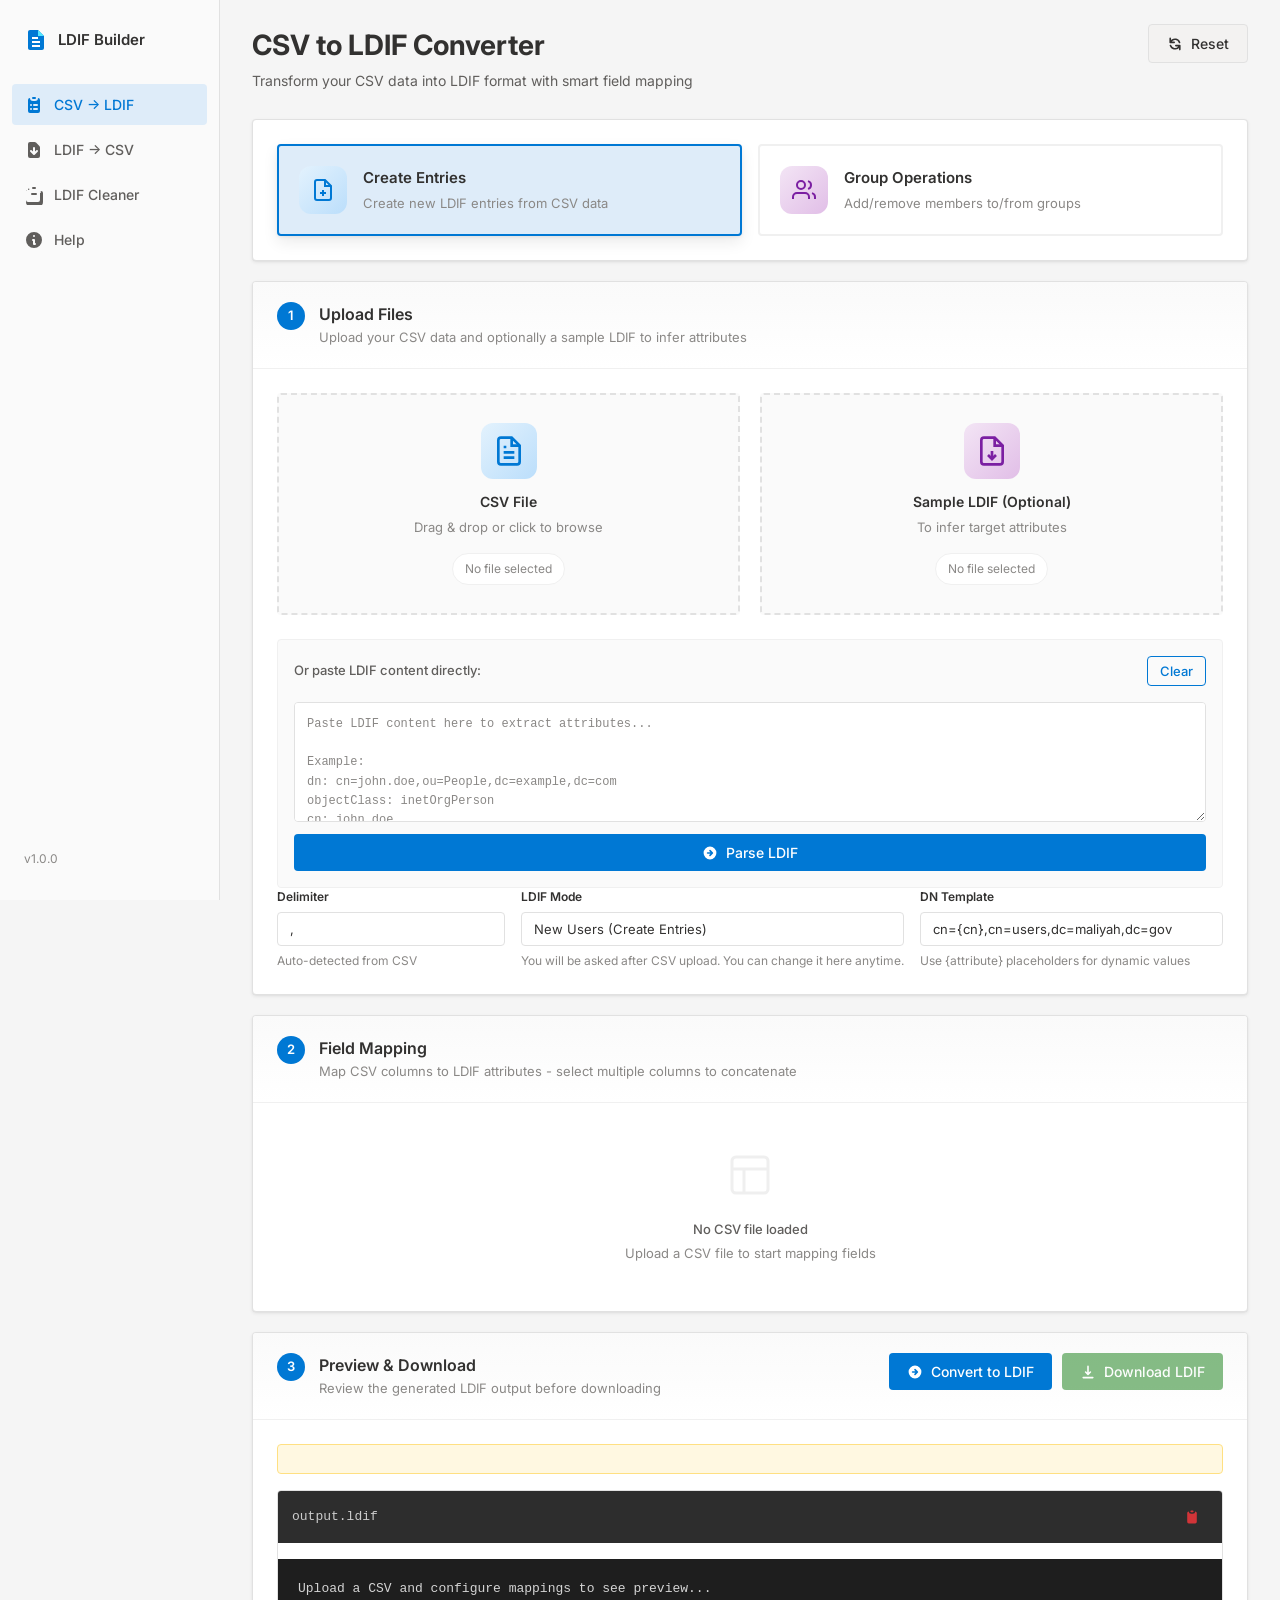
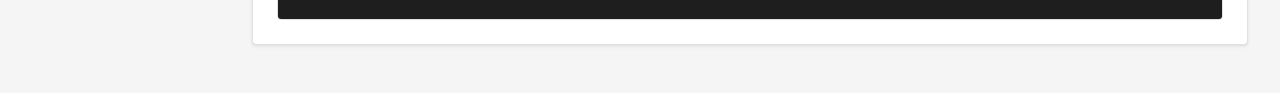
==== commit b9cfc734: "Add modify mode workflow and repeatable attribute support for LDIF generation" ====
--- a/index.html
+++ b/index.html
@@ -212,6 +212,14 @@
                 <input type="text" id="delimiter" class="input" value="," placeholder="," />
                 <span class="hint">Auto-detected from CSV</span>
               </div>
+              <div class="form-group create-mode-only">
+                <label for="userRecordMode">LDIF Mode</label>
+                <select id="userRecordMode" class="input">
+                  <option value="new">New Users (Create Entries)</option>
+                  <option value="modify">Old Users (Modify Existing)</option>
+                </select>
+                <span class="hint">You will be asked after CSV upload. You can change it here anytime.</span>
+              </div>
               <div class="form-group flex-grow create-mode-only">
                 <label for="dnTemplate">DN Template</label>
                 <input type="text" id="dnTemplate" class="input" value="cn={cn},cn=users,dc=maliyah,dc=gov" />
@@ -339,6 +347,22 @@
                         <span>Skip empty parts</span>
                       </label>
                     </div>
+                  </div>
+                  <div class="literal-row">
+                    <label>Repeatable Attributes</label>
+                    <div class="literal-controls">
+                      <select id="repeatablePreset" class="input">
+                        <option value="objectClass">objectClass</option>
+                        <option value="replace">replace</option>
+                      </select>
+                      <button class="btn btn-outline btn-sm" id="addRepeatablePreset" type="button">Add Preset</button>
+                    </div>
+                    <div class="literal-controls" style="margin-top: 8px;">
+                      <input type="text" id="customRepeatableAttr" class="input" placeholder="Custom attribute (e.g., changetype)" />
+                      <button class="btn btn-outline btn-sm" id="addCustomRepeatable" type="button">Add Custom</button>
+                    </div>
+                    <span class="hint">Default repeatable attributes are objectClass and replace.</span>
+                    <div id="repeatableAttrsList" class="selected-list" style="margin-top: 8px;"></div>
                   </div>
                 </div>
               </div>
@@ -355,7 +379,7 @@
                   <path d="M16 3.13a4 4 0 0 1 0 7.75" />
                 </svg>
                 <p>No operations configured</p>
-                <span>Click "+ Add Operation" to start adding members to groups</span>
+                <span>Click "+ Add Operation" to add group membership updates or single-user attribute modifications</span>
               </div>
               <div id="operationsList" class="operations-list"></div>
             </div>
--- a/style.css
+++ b/style.css
@@ -1407,6 +1407,86 @@
   gap: 16px;
 }
 
+.repeatable-attributes-card {
+  border: 1px solid var(--border-light);
+  border-radius: var(--radius-lg);
+  background: #FAFAFA;
+  padding: 16px;
+}
+
+.repeatable-attributes-header {
+  margin-bottom: 12px;
+}
+
+.repeatable-attributes-header h3 {
+  margin: 0;
+  font-size: 14px;
+  font-weight: 600;
+  color: var(--text);
+}
+
+.repeatable-attributes-header p {
+  margin: 4px 0 0;
+  font-size: 12px;
+  color: var(--text-muted);
+}
+
+.repeatable-attributes-controls {
+  display: grid;
+  grid-template-columns: repeat(auto-fit, minmax(260px, 1fr));
+  gap: 12px;
+}
+
+.repeatable-inline-controls {
+  display: flex;
+  gap: 8px;
+}
+
+.repeatable-inline-controls input,
+.repeatable-inline-controls select {
+  flex: 1;
+}
+
+.repeatable-inline-controls .btn {
+  padding-left: 12px;
+  padding-right: 12px;
+}
+
+.repeatable-attributes-list {
+  margin-top: 12px;
+  display: flex;
+  flex-wrap: wrap;
+  gap: 8px;
+}
+
+.repeatable-attribute-chip {
+  display: inline-flex;
+  align-items: center;
+  gap: 8px;
+  font-size: 12px;
+  font-weight: 500;
+  color: var(--primary);
+  background: var(--primary-light);
+  border: 1px solid #B3D7F0;
+  border-radius: 999px;
+  padding: 4px 10px;
+}
+
+.repeatable-attribute-chip button {
+  border: none;
+  background: transparent;
+  color: inherit;
+  cursor: pointer;
+  padding: 0;
+  display: inline-flex;
+  align-items: center;
+  justify-content: center;
+}
+
+.repeatable-attribute-chip button:hover {
+  color: var(--primary-hover);
+}
+
 .upload-label {
   display: block;
   font-size: 13px;
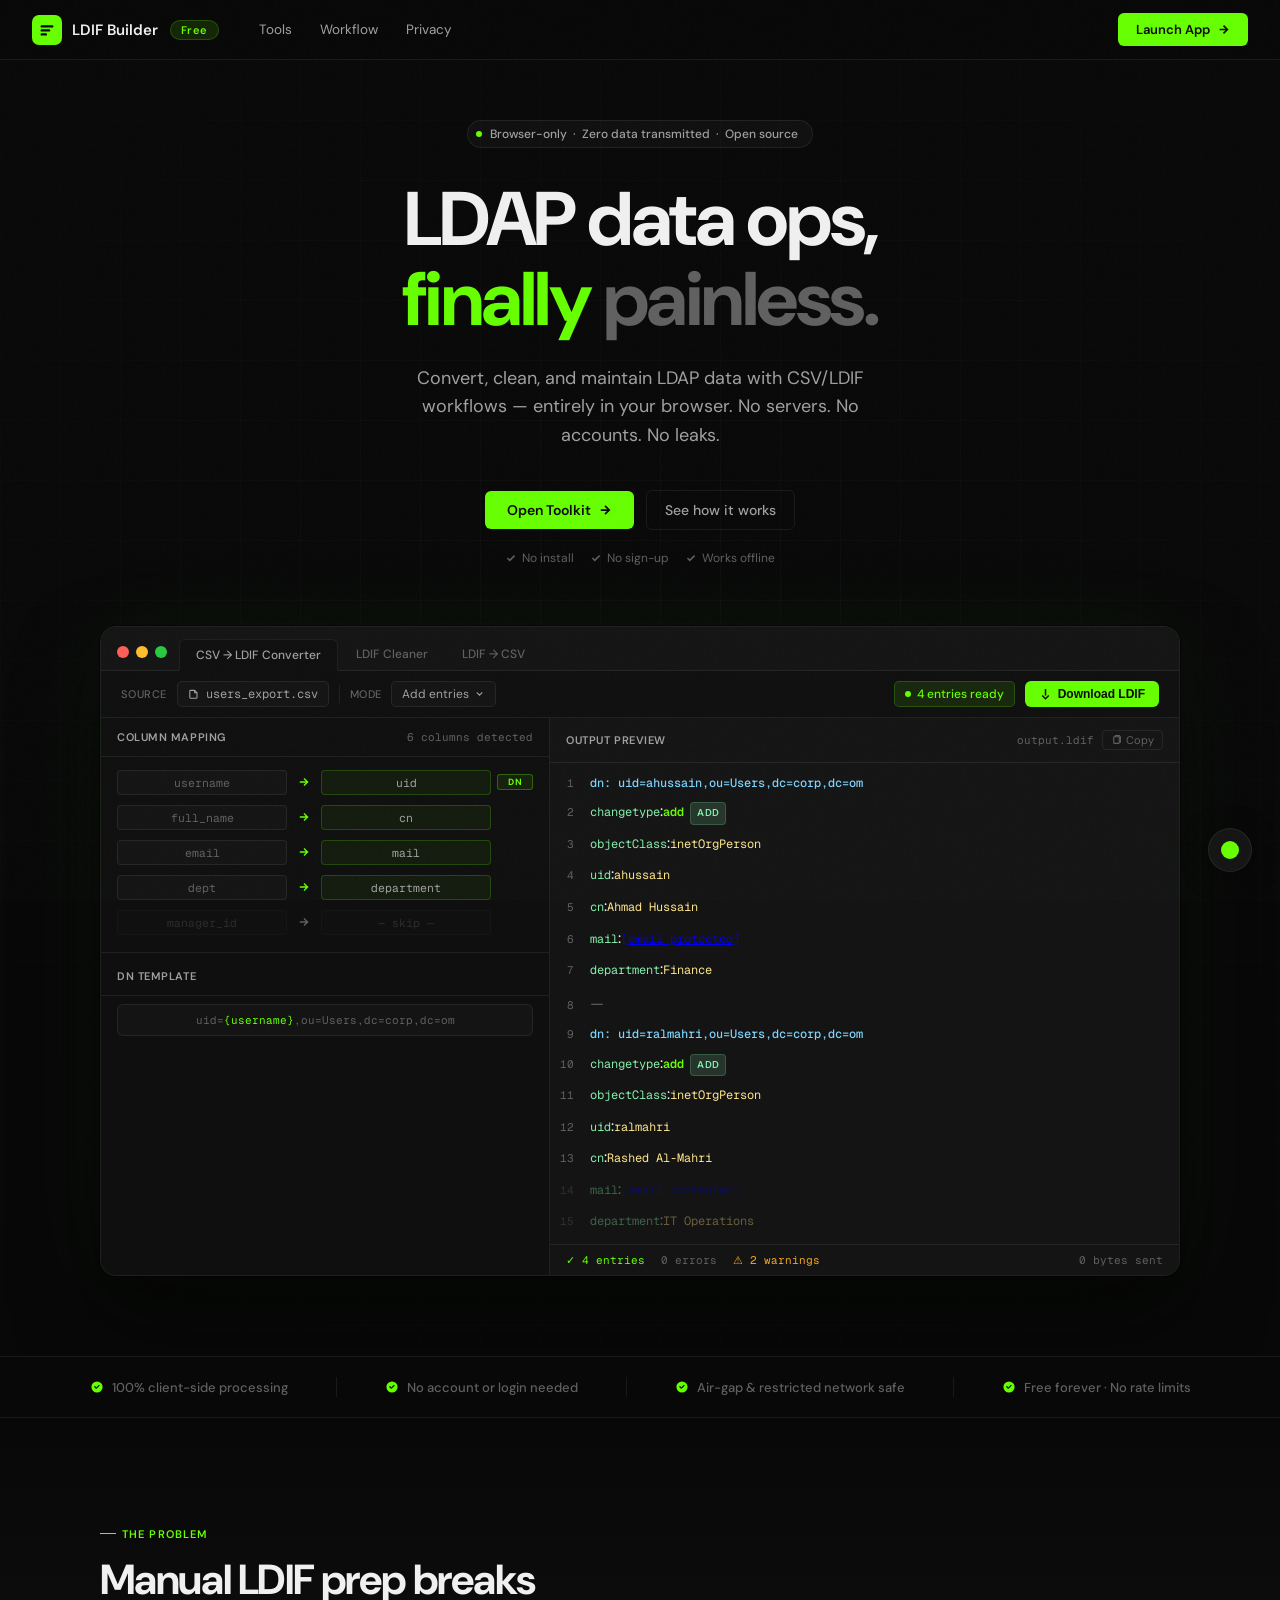
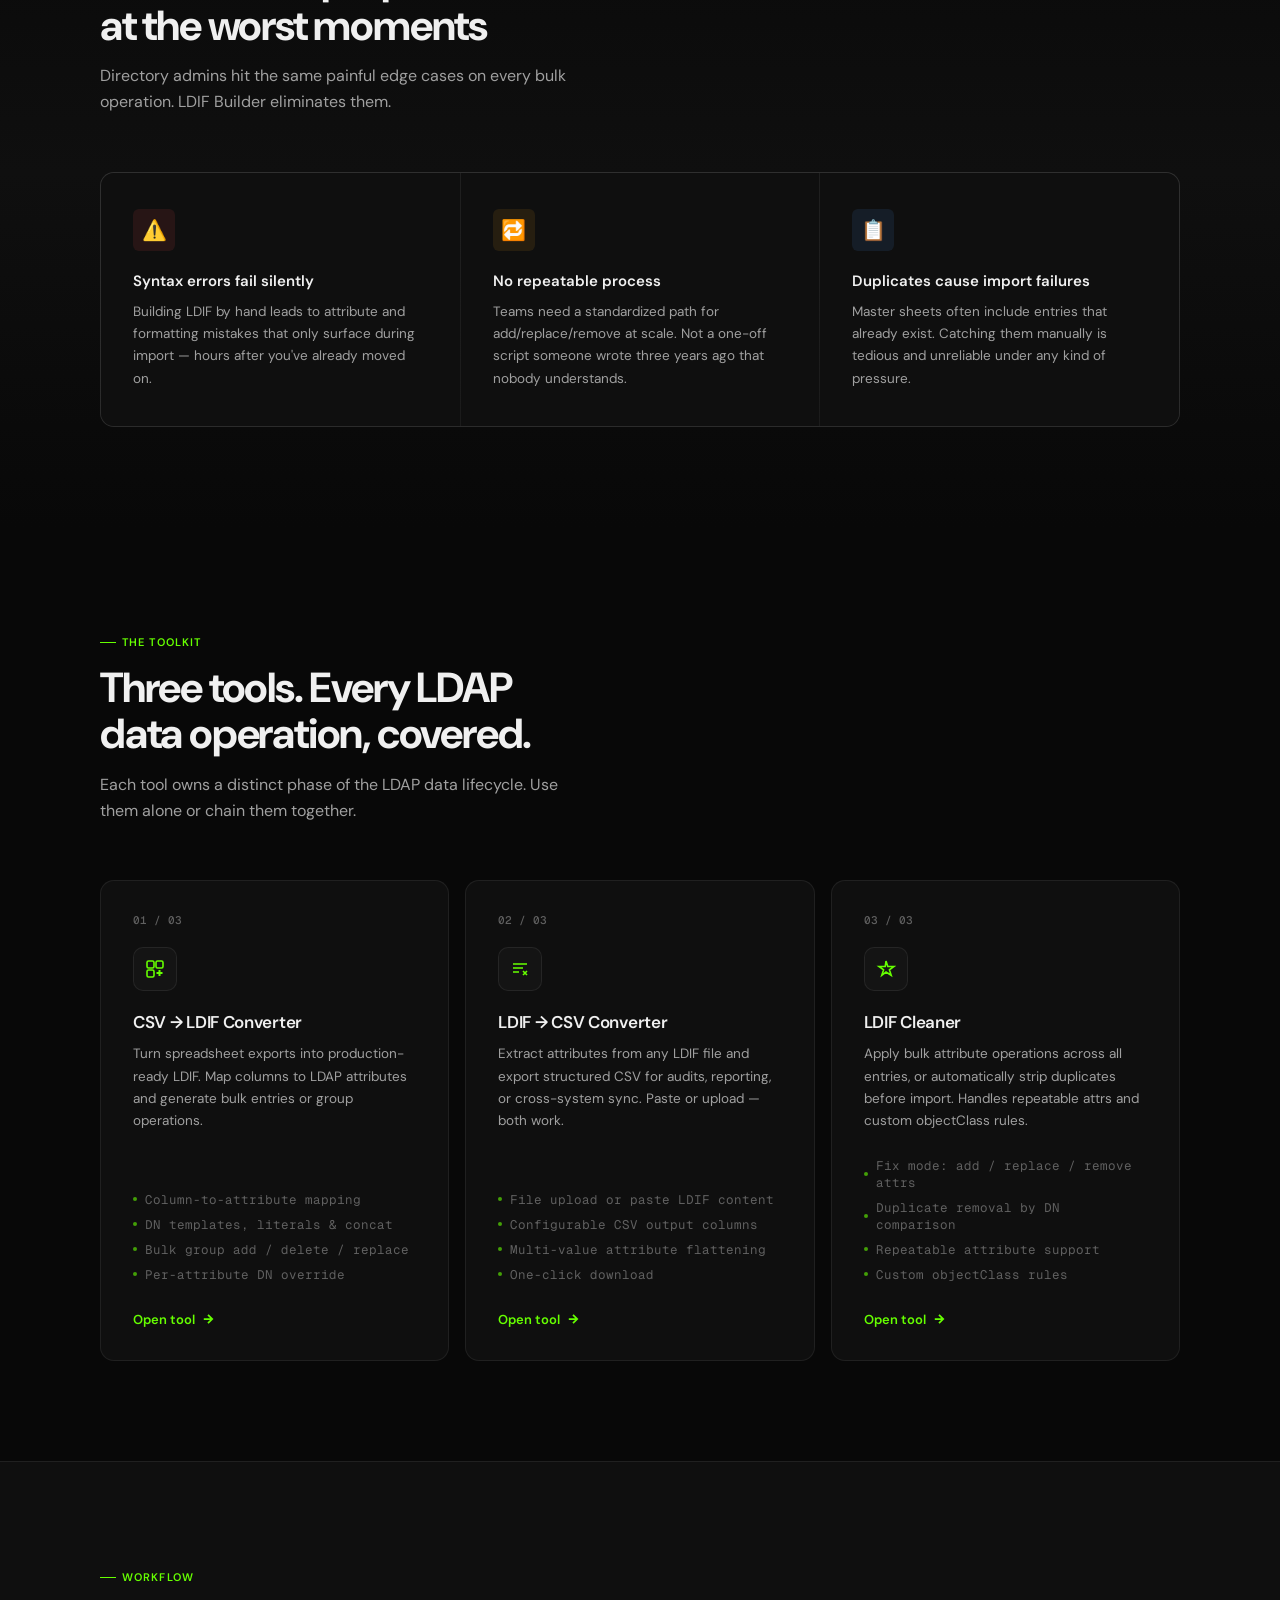
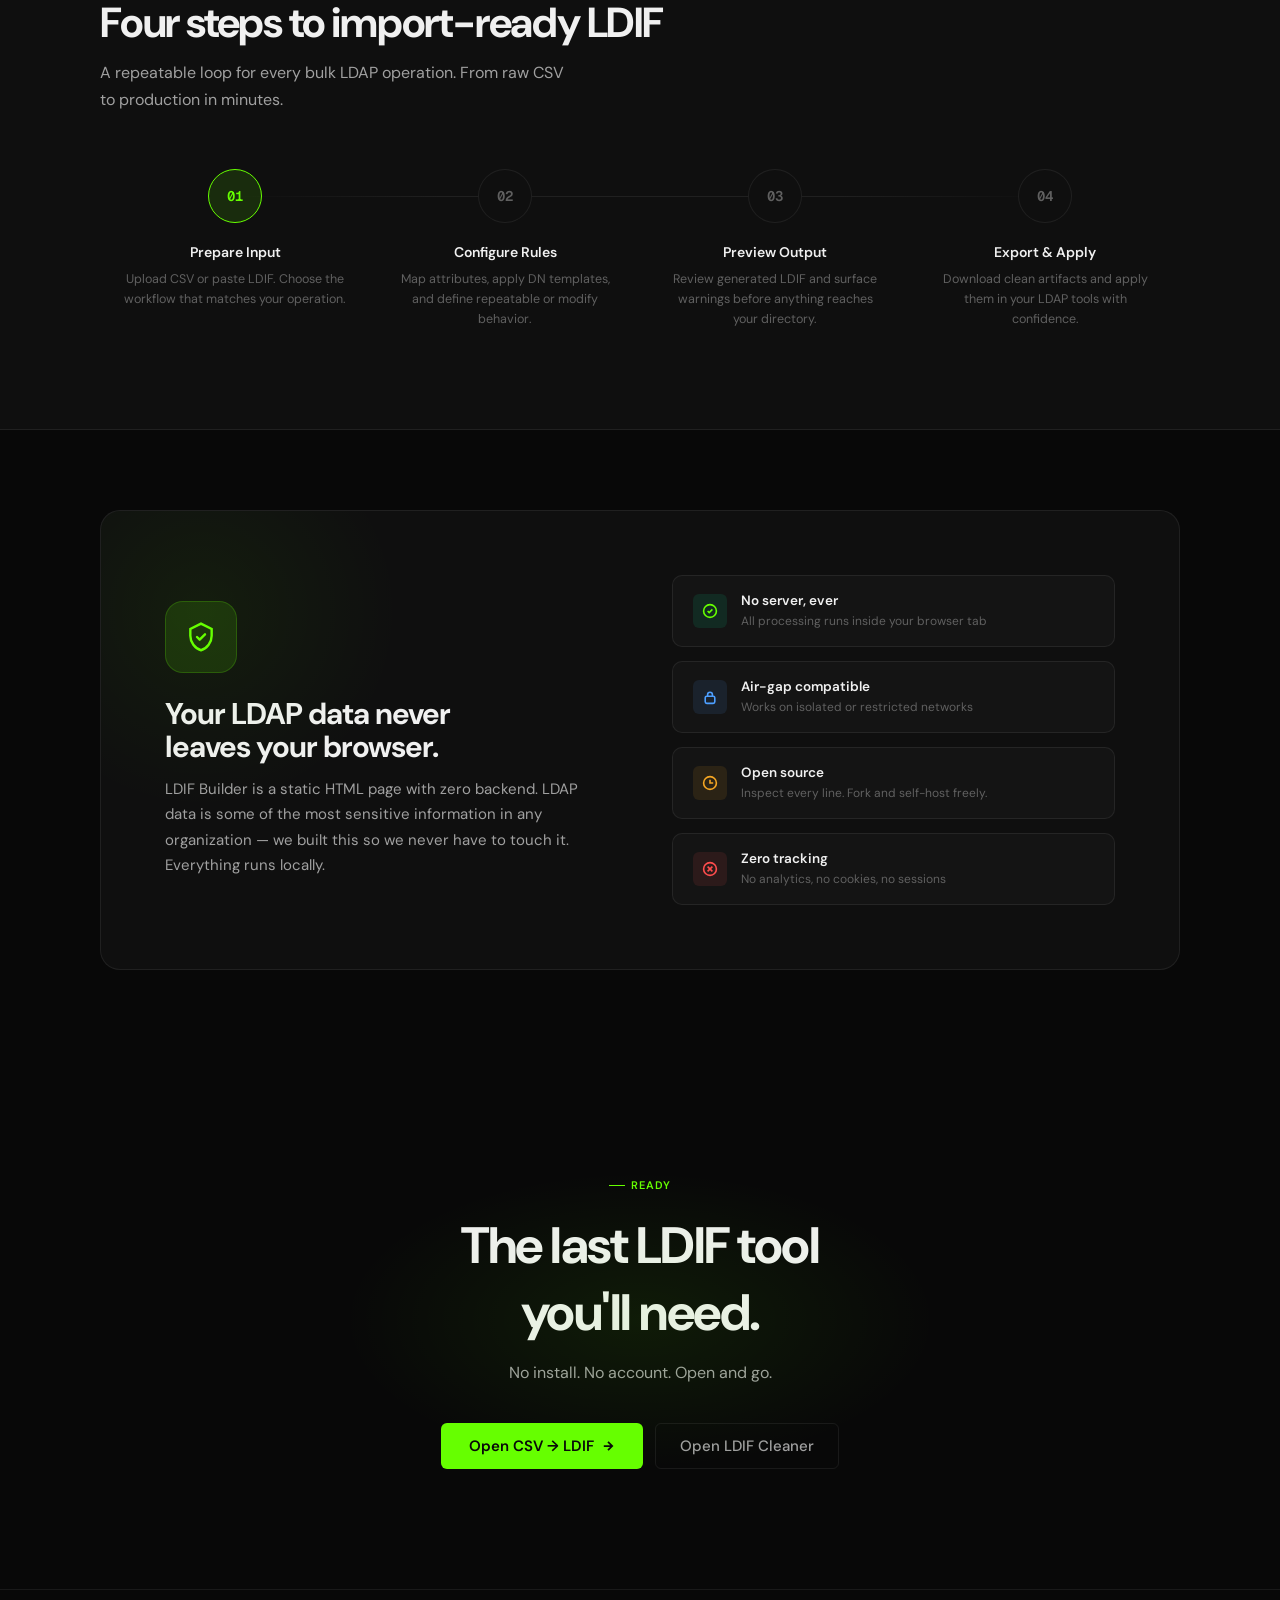
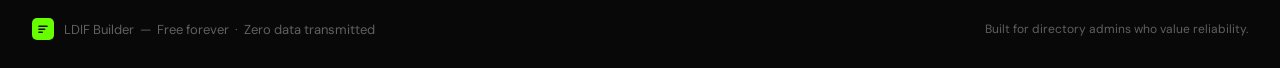
==== commit 5ff6b65e: "Redesign tool pages to match landing page design system - Replace Inter font with DM Sans + Geist Mo" ====
--- a/index.html
+++ b/index.html
@@ -1,441 +1,838 @@
-<!doctype html>
-<html lang="en">
-
-<head>
-  <meta charset="UTF-8" />
-  <meta name="viewport" content="width=device-width, initial-scale=1.0" />
-  <title>CSV → LDIF Converter</title>
-  <link rel="preconnect" href="https://fonts.googleapis.com" />
-  <link rel="preconnect" href="https://fonts.gstatic.com" crossorigin />
-  <link href="https://fonts.googleapis.com/css2?family=Inter:wght@400;500;600;700&display=swap" rel="stylesheet" />
-  <link rel="stylesheet" href="style.css" />
-</head>
-
-<body>
-  <div class="app">
-    <!-- Sidebar -->
-    <aside class="sidebar">
-      <div class="logo">
-        <div class="logo-icon">
-          <svg width="24" height="24" viewBox="0 0 24 24" fill="none" xmlns="http://www.w3.org/2000/svg">
-            <path d="M14 2H6C4.9 2 4 2.9 4 4V20C4 21.1 4.9 22 6 22H18C19.1 22 20 21.1 20 20V8L14 2Z" fill="#0078D4" />
-            <path d="M14 2V8H20" fill="#50E6FF" />
-            <path d="M16 13H8V15H16V13ZM16 17H8V19H16V17ZM14 9H8V11H14V9Z" fill="white" />
-          </svg>
-        </div>
-        <span>LDIF Builder</span>
-      </div>
-
-      <nav class="nav">
-        <a href="index.html" class="nav-item active">
-          <svg width="20" height="20" viewBox="0 0 20 20" fill="currentColor">
-            <path d="M9 2a1 1 0 000 2h2a1 1 0 100-2H9z" />
-            <path fill-rule="evenodd"
-              d="M4 5a2 2 0 012-2 3 3 0 003 3h2a3 3 0 003-3 2 2 0 012 2v11a2 2 0 01-2 2H6a2 2 0 01-2-2V5zm3 4a1 1 0 000 2h.01a1 1 0 100-2H7zm3 0a1 1 0 000 2h3a1 1 0 100-2h-3zm-3 4a1 1 0 100 2h.01a1 1 0 100-2H7zm3 0a1 1 0 100 2h3a1 1 0 100-2h-3z"
-              clip-rule="evenodd" />
-          </svg>
-          CSV → LDIF
-        </a>
-        <a href="ldif-to-csv.html" class="nav-item">
-          <svg width="20" height="20" viewBox="0 0 20 20" fill="currentColor">
-            <path fill-rule="evenodd"
-              d="M6 2a2 2 0 00-2 2v12a2 2 0 002 2h8a2 2 0 002-2V7.414A2 2 0 0015.414 6L12 2.586A2 2 0 0010.586 2H6zm5 6a1 1 0 10-2 0v3.586l-1.293-1.293a1 1 0 10-1.414 1.414l3 3a1 1 0 001.414 0l3-3a1 1 0 00-1.414-1.414L11 11.586V8z"
-              clip-rule="evenodd" />
-          </svg>
-          LDIF → CSV
-        </a>
-        <a href="ldif-cleaner.html" class="nav-item">
-          <svg width="20" height="20" viewBox="0 0 20 20" fill="currentColor">
-            <path fill-rule="evenodd"
-              d="M9 2a1 1 0 000 2h2a1 1 0 100-2H9z" />
-            <path fill-rule="evenodd"
-              d="M4 5a2 2 0 012-2 1 1 0 000 2H3a1 1 0 00-1 1v9a2 2 0 002 2h10a2 2 0 002-2V8a1 1 0 100-2h1a2 2 0 012 2v9a4 4 0 01-4 4H6a4 4 0 01-4-4V5z"
-              clip-rule="evenodd" />
-            <path fill-rule="evenodd"
-              d="M7 9a1 1 0 011-1h4a1 1 0 11 0 2H8a1 1 0 01-1-1z" clip-rule="evenodd" />
-          </svg>
-          LDIF Cleaner
-        </a>
-        <a href="#" class="nav-item">
-          <svg width="20" height="20" viewBox="0 0 20 20" fill="currentColor">
-            <path fill-rule="evenodd"
-              d="M18 10a8 8 0 11-16 0 8 8 0 0116 0zm-7-4a1 1 0 11-2 0 1 1 0 012 0zM9 9a1 1 0 000 2v3a1 1 0 001 1h1a1 1 0 100-2v-3a1 1 0 00-1-1H9z"
-              clip-rule="evenodd" />
-          </svg>
-          Help
-        </a>
-      </nav>
-
-      <div class="sidebar-footer">
-        <div class="version">v1.0.0</div>
-      </div>
-    </aside>
-
-    <!-- Main Content -->
-    <main class="main">
-      <header class="header">
-        <div>
-          <h1>CSV to LDIF Converter</h1>
-          <p class="subtitle">Transform your CSV data into LDIF format with smart field mapping</p>
-        </div>
-        <div class="header-actions">
-          <button class="btn btn-secondary" id="resetBtn">
-            <svg width="16" height="16" viewBox="0 0 20 20" fill="currentColor">
-              <path fill-rule="evenodd"
-                d="M4 2a1 1 0 011 1v2.101a7.002 7.002 0 0111.601 2.566 1 1 0 11-1.885.666A5.002 5.002 0 005.999 7H9a1 1 0 010 2H4a1 1 0 01-1-1V3a1 1 0 011-1zm.008 9.057a1 1 0 011.276.61A5.002 5.002 0 0014.001 13H11a1 1 0 110-2h5a1 1 0 011 1v5a1 1 0 11-2 0v-2.101a7.002 7.002 0 01-11.601-2.566 1 1 0 01.61-1.276z"
-                clip-rule="evenodd" />
-            </svg>
-            Reset
-          </button>
-        </div>
-      </header>
-
-      <div class="content">
-        <!-- Mode Selector -->
-        <section class="card mode-selector-card">
-          <div class="card-body">
-            <div class="mode-selector">
-              <label class="mode-option">
-                <input type="radio" name="appMode" value="create" checked />
-                <div class="mode-content">
-                  <div class="mode-icon create">
-                    <svg width="24" height="24" viewBox="0 0 24 24" fill="none" stroke="currentColor" stroke-width="2">
-                      <path d="M14 2H6a2 2 0 0 0-2 2v16a2 2 0 0 0 2 2h12a2 2 0 0 0 2-2V8z" />
-                      <polyline points="14 2 14 8 20 8" />
-                      <line x1="12" y1="18" x2="12" y2="12" />
-                      <line x1="9" y1="15" x2="15" y2="15" />
-                    </svg>
-                  </div>
-                  <div class="mode-text">
-                    <strong>Create Entries</strong>
-                    <span>Create new LDIF entries from CSV data</span>
-                  </div>
-                </div>
-              </label>
-              <label class="mode-option">
-                <input type="radio" name="appMode" value="groups" />
-                <div class="mode-content">
-                  <div class="mode-icon groups">
-                    <svg width="24" height="24" viewBox="0 0 24 24" fill="none" stroke="currentColor" stroke-width="2">
-                      <path d="M17 21v-2a4 4 0 0 0-4-4H5a4 4 0 0 0-4 4v2" />
-                      <circle cx="9" cy="7" r="4" />
-                      <path d="M23 21v-2a4 4 0 0 0-3-3.87" />
-                      <path d="M16 3.13a4 4 0 0 1 0 7.75" />
-                    </svg>
-                  </div>
-                  <div class="mode-text">
-                    <strong>Group Operations</strong>
-                    <span>Add/remove members to/from groups</span>
-                  </div>
-                </div>
-              </label>
-            </div>
-          </div>
-        </section>
-
-        <!-- Step 1: Upload -->
-        <section class="card" id="step1Card">
-          <div class="card-header">
-            <div class="step-badge">1</div>
-            <div>
-              <h2>Upload Files</h2>
-              <p class="create-mode-only">Upload your CSV data and optionally a sample LDIF to infer attributes</p>
-              <p class="groups-mode-only" style="display: none;">Upload CSV file with member identifiers (e.g., civil
-                IDs)</p>
-            </div>
-          </div>
-          <div class="card-body">
-            <div class="upload-grid">
-              <div class="upload-zone" id="csvDropZone">
-                <input type="file" id="csvInput" accept=".csv" hidden />
-                <div class="upload-icon csv">
-                  <svg width="32" height="32" viewBox="0 0 24 24" fill="none" stroke="currentColor" stroke-width="2">
-                    <path d="M14 2H6a2 2 0 0 0-2 2v16a2 2 0 0 0 2 2h12a2 2 0 0 0 2-2V8z" />
-                    <polyline points="14 2 14 8 20 8" />
-                    <line x1="16" y1="13" x2="8" y2="13" />
-                    <line x1="16" y1="17" x2="8" y2="17" />
-                    <polyline points="10 9 9 9 8 9" />
-                  </svg>
-                </div>
-                <div class="upload-text">
-                  <strong>CSV File</strong>
-                  <span>Drag & drop or click to browse</span>
-                </div>
-                <div class="upload-status" id="csvStatus">No file selected</div>
-              </div>
-
-              <div class="upload-zone create-mode-only" id="ldifDropZone">
-                <input type="file" id="ldifInput" accept=".ldif,.txt" hidden />
-                <div class="upload-icon ldif">
-                  <svg width="32" height="32" viewBox="0 0 24 24" fill="none" stroke="currentColor" stroke-width="2">
-                    <path d="M14 2H6a2 2 0 0 0-2 2v16a2 2 0 0 0 2 2h12a2 2 0 0 0 2-2V8z" />
-                    <polyline points="14 2 14 8 20 8" />
-                    <path d="M12 18v-6" />
-                    <path d="M9 15l3 3 3-3" />
-                  </svg>
-                </div>
-                <div class="upload-text">
-                  <strong>Sample LDIF (Optional)</strong>
-                  <span>To infer target attributes</span>
-                </div>
-                <div class="upload-status" id="ldifStatus">No file selected</div>
-              </div>
-            </div>
-
-            <div class="paste-section create-mode-only">
-              <div class="paste-header">
-                <span>Or paste LDIF content directly:</span>
-                <button class="btn btn-outline btn-sm" id="clearLdifPasteBtn">Clear</button>
-              </div>
-              <textarea id="ldifPasteArea" class="paste-textarea" placeholder="Paste LDIF content here to extract attributes...
-
-Example:
-dn: cn=john.doe,ou=People,dc=example,dc=com
-objectClass: inetOrgPerson
-cn: john.doe
-sn: Doe
-givenName: John
-mail: john.doe@example.com"></textarea>
-              <button class="btn btn-primary" id="parseLdifPasteBtn">
-                <svg width="16" height="16" viewBox="0 0 20 20" fill="currentColor">
-                  <path fill-rule="evenodd"
-                    d="M10 18a8 8 0 100-16 8 8 0 000 16zm3.707-8.707l-3-3a1 1 0 00-1.414 1.414L10.586 9H7a1 1 0 100 2h3.586l-1.293 1.293a1 1 0 101.414 1.414l3-3a1 1 0 000-1.414z"
-                    clip-rule="evenodd" />
-                </svg>
-                Parse LDIF
-              </button>
-            </div>
-
-            <div class="settings-row">
-              <div class="form-group">
-                <label for="delimiter">Delimiter</label>
-                <input type="text" id="delimiter" class="input" value="," placeholder="," />
-                <span class="hint">Auto-detected from CSV</span>
-              </div>
-              <div class="form-group create-mode-only">
-                <label for="userRecordMode">LDIF Mode</label>
-                <select id="userRecordMode" class="input">
-                  <option value="new">New Users (Create Entries)</option>
-                  <option value="modify">Old Users (Modify Existing)</option>
-                </select>
-                <span class="hint">You will be asked after CSV upload. You can change it here anytime.</span>
-              </div>
-              <div class="form-group flex-grow create-mode-only">
-                <label for="dnTemplate">DN Template</label>
-                <input type="text" id="dnTemplate" class="input" value="cn={cn},cn=users,dc=maliyah,dc=gov" />
-                <span class="hint">Use {attribute} placeholders for dynamic values</span>
-              </div>
-            </div>
-          </div>
-        </section>
-
-        <!-- Step 2: Mappings / Operations -->
-        <section class="card" id="step2Card">
-          <div class="card-header">
-            <div class="step-badge">2</div>
-            <div>
-              <h2 class="create-mode-only">Field Mapping</h2>
-              <p class="create-mode-only">Map CSV columns to LDIF attributes - select multiple columns to concatenate
-              </p>
-              <h2 class="groups-mode-only" style="display: none;">Configure Operations</h2>
-              <p class="groups-mode-only" style="display: none;">Define group operations to add/remove members. Use static groups or map group names from CSV for multi-group support.</p>
-            </div>
-            <button class="btn btn-outline btn-sm groups-mode-only" id="addOperationBtn" style="display: none;">+ Add
-              Operation</button>
-          </div>
-          <div class="card-body">
-            <div id="mappingHint" class="empty-state">
-              <svg width="48" height="48" viewBox="0 0 24 24" fill="none" stroke="currentColor" stroke-width="1.5"
-                opacity="0.5">
-                <rect x="3" y="3" width="18" height="18" rx="2" ry="2" />
-                <line x1="3" y1="9" x2="21" y2="9" />
-                <line x1="9" y1="21" x2="9" y2="9" />
-              </svg>
-              <p>No CSV file loaded</p>
-              <span>Upload a CSV file to start mapping fields</span>
-            </div>
-            <div id="mappingInterface" class="mapping-interface" style="display: none;">
-              <div class="mapping-columns">
-                <div class="mapping-column">
-                  <div class="column-header">
-                    <h3>LDIF Attributes (Target)</h3>
-                    <button class="btn btn-outline btn-sm" id="addLdifAttr">+ Add Custom</button>
-                  </div>
-                  <div id="ldifAttributesList" class="attribute-list"></div>
-                </div>
-
-                <div class="mapping-arrow">
-                  <svg width="32" height="32" viewBox="0 0 24 24" fill="none" stroke="currentColor" stroke-width="2">
-                    <line x1="5" y1="12" x2="19" y2="12"></line>
-                    <polyline points="12 5 19 12 12 19"></polyline>
-                  </svg>
-                </div>
-
-                <div class="mapping-column">
-                  <div class="column-header">
-                    <h3>CSV Columns (Source)</h3>
-                    <span class="hint" id="csvColumnCount">0 columns</span>
-                  </div>
-                  <div id="csvColumnsList" class="attribute-list"></div>
-                </div>
-              </div>
-
-              <div class="mapping-details" id="mappingDetails" style="display: none;">
-                <div class="details-header">
-                  <h3>Mapping Configuration: <span id="currentAttrName"></span></h3>
-                  <button class="btn btn-secondary btn-sm" id="clearMapping">Clear Mapping</button>
-                </div>
-                <div class="details-body">
-                  <div class="selected-fields">
-                    <label>Selected CSV Columns:</label>
-                    <div id="selectedFieldsList" class="selected-list"></div>
-                  </div>
-                  <div class="literal-row">
-                    <label for="literalValue">Add Literal Value</label>
-                    <div class="literal-controls">
-                      <input type="text" id="literalValue" class="input"
-                        placeholder="e.g., @example.com or OU=People" />
-                      <button class="btn btn-outline btn-sm" id="addLiteral">Add Literal</button>
-                    </div>
-                    <span class="hint">Use literals to add prefixes/suffixes or static text alongside CSV
-                      columns.</span>
-                  </div>
-                  <div class="type-options">
-                    <div class="form-group">
-                      <label for="attrType">Attribute Type</label>
-                      <select id="attrType" class="input">
-                        <option value="text">Text (plain value)</option>
-                        <option value="dn">DN (Distinguished Name)</option>
-                      </select>
-                      <span class="hint">Use DN type for attributes like manager that reference other entries.</span>
-                    </div>
-                    <div class="form-group dn-template-group" id="dnTemplateGroup" style="display: none;">
-                      <label for="attrDnTemplate">DN Template for this Attribute</label>
-                      <input type="text" id="attrDnTemplate" class="input"
-                        placeholder="cn={value},cn=users,dc=maliyah,dc=gov" />
-                      <span class="hint">Use {value} as placeholder for the mapped value (e.g., manager's civil
-                        ID).</span>
-                    </div>
-                  </div>
-                  <div class="concat-options">
-                    <div class="form-group">
-                      <label>Concatenation Separator</label>
-                      <input type="text" id="concatSeparator" class="input" value=" " placeholder="Space" />
-                      <span class="hint">Character(s) to join multiple fields (e.g., space, comma, dash)</span>
-                    </div>
-                    <div class="form-group">
-                      <label class="toggle-item">
-                        <input type="checkbox" id="useCustomSeparator" />
-                        <span>Use Custom Separator for Column Combining</span>
-                      </label>
-                      <span class="hint">Enable this to combine multiple CSV columns with a delimiter that can be split
-                        later in LDIF → CSV</span>
-                    </div>
-                    <div class="form-group" id="customSeparatorGroup" style="display: none;">
-                      <label>Custom Separator (for splitting later)</label>
-                      <input type="text" id="customSeparator" class="input" value="," placeholder="," />
-                      <span class="hint">Use a unique delimiter (e.g., comma, pipe |, or semicolon ;) to combine columns
-                        so they can be easily split in the LDIF → CSV tool</span>
-                    </div>
-                    <div class="toggle-group">
-                      <label class="toggle-item">
-                        <input type="checkbox" id="concatTrim" checked />
-                        <span>Trim whitespace</span>
-                      </label>
-                      <label class="toggle-item">
-                        <input type="checkbox" id="concatSkipEmpty" checked />
-                        <span>Skip empty parts</span>
-                      </label>
-                    </div>
-                  </div>
-                  <div class="literal-row">
-                    <label>Repeatable Attributes</label>
-                    <div class="literal-controls">
-                      <select id="repeatablePreset" class="input">
-                        <option value="objectClass">objectClass</option>
-                        <option value="replace">replace</option>
-                      </select>
-                      <button class="btn btn-outline btn-sm" id="addRepeatablePreset" type="button">Add Preset</button>
-                    </div>
-                    <div class="literal-controls" style="margin-top: 8px;">
-                      <input type="text" id="customRepeatableAttr" class="input" placeholder="Custom attribute (e.g., changetype)" />
-                      <button class="btn btn-outline btn-sm" id="addCustomRepeatable" type="button">Add Custom</button>
-                    </div>
-                    <span class="hint">Default repeatable attributes are objectClass and replace.</span>
-                    <div id="repeatableAttrsList" class="selected-list" style="margin-top: 8px;"></div>
-                  </div>
-                </div>
-              </div>
-            </div>
-
-            <!-- Groups Mode: Operations List -->
-            <div id="groupsInterface" class="groups-interface" style="display: none;">
-              <div id="groupsHint" class="empty-state">
-                <svg width="48" height="48" viewBox="0 0 24 24" fill="none" stroke="currentColor" stroke-width="1.5"
-                  opacity="0.5">
-                  <path d="M17 21v-2a4 4 0 0 0-4-4H5a4 4 0 0 0-4 4v2" />
-                  <circle cx="9" cy="7" r="4" />
-                  <path d="M23 21v-2a4 4 0 0 0-3-3.87" />
-                  <path d="M16 3.13a4 4 0 0 1 0 7.75" />
-                </svg>
-                <p>No operations configured</p>
-                <span>Click "+ Add Operation" to add group membership updates or single-user attribute modifications</span>
-              </div>
-              <div id="operationsList" class="operations-list"></div>
-            </div>
-          </div>
-        </section>
-
-        <!-- Step 3: Preview -->
-        <section class="card">
-          <div class="card-header">
-            <div class="step-badge">3</div>
-            <div>
-              <h2>Preview & Download</h2>
-              <p>Review the generated LDIF output before downloading</p>
-            </div>
-            <div class="header-actions">
-              <button class="btn btn-primary" id="convertBtn">
-                <svg width="16" height="16" viewBox="0 0 20 20" fill="currentColor">
-                  <path fill-rule="evenodd"
-                    d="M10 18a8 8 0 100-16 8 8 0 000 16zm3.707-8.707l-3-3a1 1 0 00-1.414 1.414L10.586 9H7a1 1 0 100 2h3.586l-1.293 1.293a1 1 0 101.414 1.414l3-3a1 1 0 000-1.414z"
-                    clip-rule="evenodd" />
-                </svg>
-                Convert to LDIF
-              </button>
-              <button class="btn btn-success" id="downloadBtn" disabled>
-                <svg width="16" height="16" viewBox="0 0 20 20" fill="currentColor">
-                  <path fill-rule="evenodd"
-                    d="M3 17a1 1 0 011-1h12a1 1 0 110 2H4a1 1 0 01-1-1zm3.293-7.707a1 1 0 011.414 0L9 10.586V3a1 1 0 112 0v7.586l1.293-1.293a1 1 0 111.414 1.414l-3 3a1 1 0 01-1.414 0l-3-3a1 1 0 010-1.414z"
-                    clip-rule="evenodd" />
-                </svg>
-                Download LDIF
-              </button>
-            </div>
-          </div>
-          <div class="card-body">
-            <div id="warnings" class="alert alert-warning" hidden></div>
-            <div class="preview-container">
-              <div class="preview-header">
-                <span>output.ldif</span>
-                <button class="btn-icon" id="copyBtn" title="Copy to clipboard">
-                  <svg width="16" height="16" viewBox="0 0 20 20" fill="currentColor">
-                    <path d="M8 3a1 1 0 011-1h2a1 1 0 110 2H9a1 1 0 01-1-1z" />
-                    <path
-                      d="M6 3a2 2 0 00-2 2v11a2 2 0 002 2h8a2 2 0 002-2V5a2 2 0 00-2-2 3 3 0 01-3 3H9a3 3 0 01-3-3z" />
-                  </svg>
-                </button>
-              </div>
-              <pre id="preview" class="preview-code">Upload a CSV and configure mappings to see preview...</pre>
-            </div>
-          </div>
-        </section>
-
-      </div>
-    </main>
-  </div>
-
-  <script src="app.js"></script>
-</body>
-
-</html>+<!DOCTYPE html>
+<html lang="en">
+<head>
+<meta charset="UTF-8">
+<meta name="viewport" content="width=device-width, initial-scale=1.0">
+<title>LDIF Builder — LDAP Data, Done Right</title>
+<link rel="preconnect" href="https://fonts.googleapis.com">
+<link href="https://fonts.googleapis.com/css2?family=DM+Sans:ital,opsz,wght@0,9..40,300;0,9..40,400;0,9..40,500;0,9..40,600;0,9..40,700;1,9..40,400&family=Geist+Mono:wght@300;400;500&display=swap" rel="stylesheet">
+<style>
+/* ─── THEME TOKENS ─── */
+:root {
+  --accent: #66ff00;
+  --accent-rgb: 102, 255, 0;
+  --bg: #080808;
+  --bg-1: #0f0f0f;
+  --bg-2: #141414;
+  --bg-3: #1a1a1a;
+  --border: rgba(255,255,255,.07);
+  --border-hover: rgba(255,255,255,.14);
+  --text: #f0f0f0;
+  --text-2: #a0a0a0;
+  --text-3: #606060;
+  --red: #ff4d4d;
+  --yellow: #f5a623;
+  --blue: #4d9fff;
+  --r: 10px; --r-sm: 6px;
+}
+
+*,*::before,*::after{box-sizing:border-box;margin:0;padding:0}
+html{scroll-behavior:smooth}
+body{
+  background:var(--bg);color:var(--text);
+  font-family:'DM Sans',sans-serif;
+  -webkit-font-smoothing:antialiased;
+  overflow-x:hidden;position:relative;
+}
+
+/* GRAIN */
+body::before{
+  content:'';position:fixed;inset:0;z-index:1000;pointer-events:none;opacity:.028;
+  background-image:url("data:image/svg+xml,%3Csvg viewBox='0 0 512 512' xmlns='http://www.w3.org/2000/svg'%3E%3Cfilter id='n'%3E%3CfeTurbulence type='fractalNoise' baseFrequency='0.75' numOctaves='4' stitchTiles='stitch'/%3E%3C/filter%3E%3Crect width='100%25' height='100%25' filter='url(%23n)'/%3E%3C/svg%3E");
+  background-size:200px 200px;
+}
+
+/* ─── NAV ─── */
+nav{
+  position:fixed;top:0;left:0;right:0;z-index:500;height:60px;
+  display:flex;align-items:center;padding:0 32px;
+  border-bottom:1px solid var(--border);
+  background:rgba(8,8,8,.82);
+  backdrop-filter:blur(24px) saturate(1.8);
+  -webkit-backdrop-filter:blur(24px) saturate(1.8);
+}
+.nav-logo{display:flex;align-items:center;gap:10px;text-decoration:none;font-size:15px;font-weight:600;color:var(--text);flex-shrink:0}
+.nav-logo-mark{width:30px;height:30px;background:var(--accent);border-radius:7px;display:grid;place-items:center;transition:background .3s}
+.nav-pill{
+  margin-left:12px;border-radius:100px;padding:2px 10px;
+  font-size:11px;font-weight:600;letter-spacing:.04em;
+  background:rgba(var(--accent-rgb),.12);
+  border:1px solid rgba(var(--accent-rgb),.2);
+  color:var(--accent);
+  transition:background .3s,border-color .3s,color .3s;
+}
+.nav-links{display:flex;align-items:center;gap:4px;margin-left:28px;flex:1}
+.nav-link{font-size:13.5px;color:var(--text-2);text-decoration:none;padding:5px 12px;border-radius:var(--r-sm);transition:color .15s,background .15s;font-weight:400}
+.nav-link:hover{color:var(--text);background:rgba(255,255,255,.05)}
+.nav-right{margin-left:auto;display:flex;align-items:center;gap:10px}
+.btn-ghost{font-size:13px;color:var(--text-2);text-decoration:none;padding:7px 14px;border-radius:var(--r-sm);border:1px solid var(--border);transition:color .15s,border-color .15s;font-weight:500;cursor:pointer;background:none}
+.btn-ghost:hover{color:var(--text);border-color:var(--border-hover)}
+.btn-accent{
+  font-size:13px;font-weight:600;background:var(--accent);color:#080808;
+  border:none;border-radius:var(--r-sm);padding:8px 18px;
+  cursor:pointer;text-decoration:none;display:flex;align-items:center;gap:7px;
+  transition:opacity .15s,transform .15s,background .3s;
+}
+.btn-accent:hover{transform:translateY(-1px);opacity:.9}
+
+/* ─── HERO ─── */
+.hero{
+  position:relative;z-index:1;min-height:100vh;
+  display:flex;flex-direction:column;justify-content:center;align-items:center;
+  text-align:center;padding:120px 24px 80px;overflow:hidden;
+}
+.hero-grid{
+  position:absolute;inset:0;z-index:0;
+  background-image:linear-gradient(rgba(255,255,255,.025) 1px,transparent 1px),linear-gradient(90deg,rgba(255,255,255,.025) 1px,transparent 1px);
+  background-size:60px 60px;
+  mask-image:radial-gradient(ellipse 80% 80% at 50% 50%,black 20%,transparent 100%);
+}
+.orb{position:absolute;border-radius:50%;filter:blur(120px);pointer-events:none;animation:drift 12s ease-in-out infinite}
+.orb-1{width:500px;height:300px;top:20%;left:10%;animation-delay:0s}
+.orb-2{width:400px;height:400px;top:10%;right:10%;animation-delay:-4s}
+@keyframes drift{0%,100%{transform:translate(0,0)}33%{transform:translate(30px,-20px)}66%{transform:translate(-20px,30px)}}
+
+.hero-eyebrow{
+  display:inline-flex;align-items:center;gap:8px;
+  border:1px solid var(--border);border-radius:100px;padding:5px 14px 5px 8px;
+  font-size:12px;font-weight:500;color:var(--text-2);margin-bottom:32px;
+  background:rgba(255,255,255,.03);animation:fadeUp .6s ease both;
+}
+.eyebrow-dot{width:6px;height:6px;background:var(--accent);border-radius:50%;animation:pulse 2s ease infinite;transition:background .3s}
+@keyframes pulse{0%,100%{opacity:1;transform:scale(1)}50%{opacity:.5;transform:scale(.7)}}
+h1{font-size:clamp(44px,6vw,76px);font-weight:700;line-height:1.05;letter-spacing:-2.5px;color:var(--text);max-width:820px;animation:fadeUp .6s .1s ease both}
+h1 .accent{color:var(--accent);transition:color .3s}
+h1 .dim{color:var(--text-3)}
+.hero-sub{font-size:18px;line-height:1.6;color:var(--text-2);font-weight:400;max-width:520px;margin:24px auto 0;animation:fadeUp .6s .2s ease both}
+.hero-ctas{display:flex;align-items:center;gap:12px;margin-top:40px;animation:fadeUp .6s .3s ease both}
+.hero-ctas .btn-accent{font-size:14px;padding:10px 22px}
+.hero-ctas .btn-ghost{font-size:14px;padding:10px 18px}
+.hero-meta{margin-top:20px;font-size:12px;color:var(--text-3);display:flex;align-items:center;gap:16px;animation:fadeUp .6s .4s ease both}
+.hero-meta span{display:flex;align-items:center;gap:5px}
+
+/* ─── APP MOCKUP ─── */
+.app-wrap{width:100%;max-width:1080px;margin:60px auto 0;animation:fadeUp .6s .5s ease both;position:relative;z-index:1}
+.app-shell{background:var(--bg-1);border:1px solid var(--border);border-radius:16px;overflow:hidden;box-shadow:0 0 0 1px rgba(0,0,0,.5),0 40px 80px rgba(0,0,0,.6),0 0 100px rgba(var(--accent-rgb),.06);transition:box-shadow .3s}
+.app-chrome{background:var(--bg-2);border-bottom:1px solid var(--border);padding:12px 16px 0;display:flex;align-items:flex-end;gap:12px}
+.chrome-dots{display:flex;gap:7px;align-items:center;padding-bottom:12px;flex-shrink:0}
+.tl{width:12px;height:12px;border-radius:50%}
+.tl-r{background:#ff5f57}.tl-y{background:#ffbd2e}.tl-g{background:#28ca41}
+.chrome-bar{flex:1}
+.chrome-tabs{display:flex;gap:2px}
+.chrome-tab{font-size:12px;color:var(--text-3);padding:7px 16px;border-radius:6px 6px 0 0;cursor:pointer;transition:background .15s,color .15s;font-weight:500}
+.chrome-tab.active{background:var(--bg-1);color:var(--text-2);border:1px solid var(--border);border-bottom:1px solid var(--bg-1);margin-bottom:-1px}
+.app-toolbar{background:var(--bg-1);border-bottom:1px solid var(--border);padding:10px 20px;display:flex;align-items:center;justify-content:space-between;gap:12px}
+.tb-left{display:flex;align-items:center;gap:10px;flex-wrap:wrap}
+.tb-label{font-size:11px;color:var(--text-3);font-weight:500;letter-spacing:.04em;text-transform:uppercase}
+.tb-file{display:flex;align-items:center;gap:6px;font-size:12px;color:var(--text-2);font-family:'Geist Mono',monospace;background:var(--bg-2);border:1px solid var(--border);border-radius:5px;padding:4px 10px}
+.tb-sep{width:1px;height:18px;background:var(--border)}
+.tb-select{display:flex;align-items:center;gap:5px;font-size:12px;color:var(--text-2);background:var(--bg-2);border:1px solid var(--border);border-radius:5px;padding:4px 10px;cursor:pointer}
+.tb-right{display:flex;align-items:center;gap:10px;flex-shrink:0}
+.tb-badge{display:flex;align-items:center;gap:6px;font-size:12px;font-weight:500;padding:4px 10px;border-radius:5px}
+.tb-badge.success{background:rgba(var(--accent-rgb),.1);color:var(--accent);border:1px solid rgba(var(--accent-rgb),.2);transition:background .3s,color .3s,border-color .3s}
+.tb-dot{width:6px;height:6px;border-radius:50%;background:var(--accent);transition:background .3s}
+.tb-btn-primary{display:flex;align-items:center;gap:6px;background:var(--accent);color:#080808;border:none;border-radius:6px;padding:6px 14px;font-size:12px;font-weight:700;cursor:pointer;transition:background .3s,opacity .15s}
+.tb-btn-primary:hover{opacity:.85}
+.app-panes{display:grid;grid-template-columns:1fr 1.4fr;min-height:360px}
+.app-pane{display:flex;flex-direction:column}
+.app-pane-left{border-right:1px solid var(--border);background:var(--bg-1)}
+.app-pane-right{background:var(--bg-2)}
+.pane-header{display:flex;align-items:center;justify-content:space-between;padding:12px 16px;border-bottom:1px solid var(--border)}
+.pane-title{font-size:11px;font-weight:600;color:var(--text-2);letter-spacing:.05em;text-transform:uppercase}
+.pane-count{font-size:11px;color:var(--text-3);font-family:'Geist Mono',monospace}
+.preview-copy{display:flex;align-items:center;gap:4px;font-size:11px;color:var(--text-3);cursor:pointer;padding:2px 8px;border-radius:4px;border:1px solid var(--border);transition:color .15s,border-color .15s}
+.preview-copy:hover{color:var(--text-2);border-color:var(--border-hover)}
+.mapping-rows{padding:8px 0}
+.map-row{display:grid;grid-template-columns:1fr 22px 1fr 36px;align-items:center;gap:6px;padding:5px 16px;transition:background .1s}
+.map-row:hover{background:rgba(255,255,255,.02)}
+.map-row.muted .map-src,.map-row.muted .map-dst{opacity:.35}
+.map-src,.map-dst{font-size:11.5px;font-family:'Geist Mono',monospace;background:var(--bg-2);border:1px solid var(--border);border-radius:4px;padding:4px 8px;color:var(--text-3);overflow:hidden;text-overflow:ellipsis;white-space:nowrap}
+.map-dst.active{color:var(--text-2);border-color:rgba(var(--accent-rgb),.2);background:rgba(var(--accent-rgb),.05);transition:border-color .3s,background .3s}
+.map-arrow{display:flex;justify-content:center}
+.map-tag{font-size:9px;font-weight:700;letter-spacing:.06em;text-transform:uppercase;color:var(--accent);transition:color .3s}
+.dn-tag{border:1px solid rgba(var(--accent-rgb),.3);border-radius:3px;padding:1px 5px;background:rgba(var(--accent-rgb),.08);transition:border-color .3s,background .3s}
+.pane-divider{height:1px;background:var(--border);margin:4px 0}
+.dn-template{margin:8px 16px 16px;background:var(--bg-2);border:1px solid var(--border);border-radius:6px;padding:8px 12px;font-family:'Geist Mono',monospace;font-size:11px;overflow:hidden;text-overflow:ellipsis;white-space:nowrap}
+.dn-seg.lit{color:var(--text-3)}
+.dn-seg.var{color:var(--accent);transition:color .3s}
+.output-code{flex:1;padding:8px 0;overflow:hidden}
+.oc-line{display:flex;align-items:baseline;padding:1px 0;line-height:1.85}
+.oc-line.faded{opacity:.35}
+.oc-line.oc-sep{padding:4px 0}
+.oc-ln{font-family:'Geist Mono',monospace;font-size:11px;color:var(--text-3);width:40px;text-align:right;padding-right:16px;flex-shrink:0;user-select:none}
+.t-comment{color:#3a3a3a}
+.t-dn{color:#7dd3fc;font-weight:500;font-family:'Geist Mono',monospace;font-size:12px}
+.t-attr{color:#86efac;font-family:'Geist Mono',monospace;font-size:12px}
+.t-val{color:#fde68a;font-family:'Geist Mono',monospace;font-size:12px}
+.t-change{color:var(--accent);font-weight:600;font-family:'Geist Mono',monospace;font-size:12px;transition:color .3s}
+.t-tag{display:inline-block;padding:1px 6px;border-radius:4px;font-size:10px;font-weight:600;margin-left:6px;vertical-align:middle;letter-spacing:.04em}
+.tag-add{background:rgba(134,239,172,.15);color:#86efac;border:1px solid rgba(134,239,172,.2)}
+.tag-mod{background:rgba(253,230,138,.1);color:#fde68a;border:1px solid rgba(253,230,138,.2)}
+.output-footer{background:var(--bg-2);border-top:1px solid var(--border);padding:8px 16px;display:flex;align-items:center;gap:16px}
+.tf-stat{font-family:'Geist Mono',monospace;font-size:11px;color:var(--text-3);display:flex;align-items:center;gap:6px}
+.tf-dot{width:6px;height:6px;border-radius:50%;background:var(--accent);transition:background .3s}
+.tf-ok{color:var(--accent);transition:color .3s}
+
+/* ─── PROOF BAR ─── */
+.proof-bar{
+  position:relative;z-index:1;
+  border-top:1px solid var(--border);border-bottom:1px solid var(--border);
+  padding:20px 32px;display:flex;align-items:center;justify-content:center;gap:48px;flex-wrap:wrap;
+}
+.proof-item{display:flex;align-items:center;gap:8px;font-size:13px;color:var(--text-3);font-weight:500}
+.proof-item svg{color:var(--accent);transition:color .3s}
+.proof-divider{width:1px;height:20px;background:var(--border)}
+
+/* ─── SECTIONS ─── */
+.section{padding:100px 32px;position:relative;z-index:1}
+.section-inner{max-width:1080px;margin:0 auto}
+.eyebrow-label{display:inline-flex;align-items:center;gap:6px;font-size:11px;font-weight:600;letter-spacing:.1em;text-transform:uppercase;color:var(--accent);margin-bottom:16px;transition:color .3s}
+.eyebrow-label::before{content:'';width:16px;height:1px;background:var(--accent);transition:background .3s}
+.section-h2{font-size:clamp(28px,3.5vw,42px);font-weight:700;letter-spacing:-1.2px;line-height:1.1;color:var(--text);margin-bottom:14px}
+.section-p{font-size:16px;color:var(--text-2);line-height:1.65;max-width:480px}
+
+/* ─── PROBLEMS ─── */
+.problem-grid{display:grid;grid-template-columns:repeat(3,1fr);gap:1px;margin-top:56px;border:1px solid var(--border);border-radius:14px;overflow:hidden;background:var(--border)}
+.problem-card{background:var(--bg-1);padding:36px 32px;transition:background .2s}
+.problem-card:hover{background:var(--bg-2)}
+.problem-icon{width:42px;height:42px;border-radius:var(--r-sm);display:grid;place-items:center;margin-bottom:20px;font-size:20px}
+.icon-red{background:rgba(255,77,77,.1)}.icon-yellow{background:rgba(245,166,35,.1)}.icon-blue{background:rgba(77,159,255,.1)}
+.problem-title{font-size:15px;font-weight:600;color:var(--text);margin-bottom:10px}
+.problem-desc{font-size:13.5px;color:var(--text-2);line-height:1.65}
+
+/* ─── TOOLS ─── */
+.tools-grid{display:grid;grid-template-columns:repeat(3,1fr);gap:16px;margin-top:56px}
+.tool-card{
+  background:var(--bg-1);border:1px solid var(--border);border-radius:14px;
+  padding:32px;display:flex;flex-direction:column;
+  text-decoration:none;color:inherit;
+  transition:border-color .2s,background .2s,transform .2s,box-shadow .2s;
+  position:relative;overflow:hidden;
+}
+.tool-card::before{
+  content:'';position:absolute;top:0;left:0;right:0;height:1px;
+  background:linear-gradient(90deg,transparent,var(--accent),transparent);
+  opacity:0;transition:opacity .3s,background .3s;
+}
+.tool-card:hover{border-color:rgba(var(--accent-rgb),.2);background:var(--bg-2);transform:translateY(-3px);box-shadow:0 20px 60px rgba(0,0,0,.4),0 0 40px rgba(var(--accent-rgb),.04)}
+.tool-card:hover::before{opacity:1}
+.tool-num{font-family:'Geist Mono',monospace;font-size:11px;color:var(--text-3);font-weight:500;margin-bottom:20px}
+.tool-icon{width:44px;height:44px;border-radius:var(--r);border:1px solid var(--border);display:grid;place-items:center;margin-bottom:20px;background:var(--bg-2);transition:border-color .2s}
+.tool-card:hover .tool-icon{border-color:rgba(var(--accent-rgb),.25)}
+.tool-name{font-size:17px;font-weight:600;color:var(--text);margin-bottom:10px;letter-spacing:-.3px}
+.tool-desc{font-size:13.5px;color:var(--text-2);line-height:1.65;flex:1;margin-bottom:24px}
+.tool-features{display:flex;flex-direction:column;gap:8px;margin-bottom:28px}
+.tool-feat{display:flex;align-items:center;gap:8px;font-size:12.5px;color:var(--text-3);font-family:'Geist Mono',monospace}
+.feat-dot{width:4px;height:4px;border-radius:50%;background:var(--accent);flex-shrink:0;opacity:.6;transition:background .3s}
+.tool-arrow{display:flex;align-items:center;gap:6px;font-size:13px;font-weight:600;color:var(--accent);margin-top:auto;transition:color .3s}
+
+/* ─── WORKFLOW ─── */
+.workflow-steps{display:grid;grid-template-columns:repeat(4,1fr);gap:0;margin-top:56px;position:relative}
+.workflow-steps::before{content:'';position:absolute;top:27px;left:12.5%;right:12.5%;height:1px;background:linear-gradient(90deg,transparent,var(--border),var(--border),var(--border),transparent)}
+.step{display:flex;flex-direction:column;align-items:center;text-align:center;padding:0 24px;position:relative}
+.step-circle{width:54px;height:54px;border-radius:50%;border:1px solid var(--border);background:var(--bg-1);display:grid;place-items:center;margin-bottom:20px;position:relative;z-index:1;transition:border-color .2s,background .2s}
+.step-circle.active{border-color:var(--accent);background:rgba(var(--accent-rgb),.12);transition:border-color .3s,background .3s}
+.step-n{font-family:'Geist Mono',monospace;font-size:14px;font-weight:600;color:var(--text-3)}
+.step-circle.active .step-n{color:var(--accent);transition:color .3s}
+.step-title{font-size:14px;font-weight:600;color:var(--text);margin-bottom:8px}
+.step-desc{font-size:12.5px;color:var(--text-3);line-height:1.6}
+
+/* ─── PRIVACY ─── */
+.privacy-section{padding:80px 32px;position:relative;z-index:1}
+.privacy-card{
+  max-width:1080px;margin:0 auto;background:var(--bg-1);
+  border:1px solid var(--border);border-radius:20px;padding:64px;
+  display:grid;grid-template-columns:1fr 1fr;gap:64px;align-items:center;
+  position:relative;overflow:hidden;
+}
+.privacy-card::before{
+  content:'';position:absolute;top:-100px;left:-100px;width:400px;height:400px;
+  background:radial-gradient(circle,rgba(var(--accent-rgb),.06) 0%,transparent 70%);
+  pointer-events:none;transition:background .3s;
+}
+.privacy-icon-big{width:72px;height:72px;background:rgba(var(--accent-rgb),.12);border:1px solid rgba(var(--accent-rgb),.2);border-radius:18px;display:grid;place-items:center;margin-bottom:24px;transition:background .3s,border-color .3s}
+.privacy-h{font-size:30px;font-weight:700;letter-spacing:-1px;margin-bottom:14px;line-height:1.1}
+.privacy-p{font-size:15px;color:var(--text-2);line-height:1.7}
+.privacy-pills{display:flex;flex-direction:column;gap:14px}
+.p-pill{display:flex;align-items:center;gap:14px;padding:16px 20px;background:var(--bg-2);border:1px solid var(--border);border-radius:10px;transition:border-color .2s}
+.p-pill:hover{border-color:rgba(var(--accent-rgb),.2)}
+.p-pill-icon{width:34px;height:34px;flex-shrink:0;border-radius:var(--r-sm);display:grid;place-items:center}
+.p-pill-text strong{font-size:13.5px;font-weight:600;display:block;color:var(--text)}
+.p-pill-text span{font-size:12px;color:var(--text-3)}
+
+/* ─── CTA ─── */
+.cta-section{padding:120px 32px;text-align:center;position:relative;z-index:1}
+.cta-glow{position:absolute;top:50%;left:50%;transform:translate(-50%,-50%);width:600px;height:300px;background:radial-gradient(ellipse,rgba(var(--accent-rgb),.08) 0%,transparent 70%);pointer-events:none;transition:background .3s}
+.cta-section h2{font-size:clamp(32px,4vw,52px);font-weight:700;letter-spacing:-1.5px;margin-bottom:16px}
+.cta-section p{font-size:16px;color:var(--text-2);margin-bottom:40px}
+.cta-btns{display:flex;justify-content:center;gap:12px;flex-wrap:wrap}
+.cta-btns .btn-accent{font-size:15px;padding:12px 28px}
+.cta-btns .btn-ghost{font-size:15px;padding:12px 24px}
+
+/* ─── FOOTER ─── */
+footer{border-top:1px solid var(--border);padding:28px 32px;display:flex;align-items:center;justify-content:space-between;position:relative;z-index:1}
+.footer-left{display:flex;align-items:center;gap:10px;font-size:13px;color:var(--text-3)}
+.footer-right{font-size:12px;color:var(--text-3)}
+
+/* ─── THEME PANEL ─── */
+.theme-btn{
+  position:fixed;bottom:28px;right:28px;z-index:600;
+  width:44px;height:44px;border-radius:50%;
+  background:var(--bg-2);border:1px solid var(--border);
+  display:flex;align-items:center;justify-content:center;
+  cursor:pointer;transition:border-color .2s,transform .2s;
+  box-shadow:0 4px 24px rgba(0,0,0,.5);
+}
+.theme-btn:hover{border-color:var(--accent);transform:scale(1.05)}
+.theme-swatch{
+  width:18px;height:18px;border-radius:50%;
+  background:var(--accent);transition:background .3s;
+}
+
+.theme-panel{
+  position:fixed;bottom:84px;right:28px;z-index:601;
+  background:var(--bg-2);border:1px solid var(--border);border-radius:16px;
+  padding:20px;width:248px;
+  box-shadow:0 20px 60px rgba(0,0,0,.6);
+  transform:translateY(12px) scale(.96);opacity:0;pointer-events:none;
+  transition:transform .2s ease,opacity .2s ease;
+}
+.theme-panel.open{transform:translateY(0) scale(1);opacity:1;pointer-events:all}
+
+.tp-title{font-size:12px;font-weight:600;color:var(--text-2);letter-spacing:.06em;text-transform:uppercase;margin-bottom:14px}
+.tp-presets{display:grid;grid-template-columns:repeat(6,1fr);gap:8px;margin-bottom:16px}
+.tp-preset{
+  width:100%;aspect-ratio:1;border-radius:50%;border:2px solid transparent;
+  cursor:pointer;transition:transform .15s,border-color .15s;
+}
+.tp-preset:hover{transform:scale(1.15)}
+.tp-preset.selected{border-color:var(--text)}
+
+.tp-input-row{display:flex;align-items:center;gap:8px;margin-bottom:12px}
+.tp-hash{font-family:'Geist Mono',monospace;font-size:13px;color:var(--text-3)}
+.tp-hex{
+  flex:1;background:var(--bg-3);border:1px solid var(--border);
+  border-radius:var(--r-sm);padding:7px 10px;
+  font-family:'Geist Mono',monospace;font-size:13px;color:var(--text);
+  outline:none;transition:border-color .15s;
+  letter-spacing:.06em;text-transform:uppercase;
+}
+.tp-hex:focus{border-color:var(--accent)}
+.tp-hex::placeholder{color:var(--text-3)}
+.tp-apply{
+  background:var(--accent);color:#080808;
+  border:none;border-radius:var(--r-sm);padding:7px 14px;
+  font-size:12px;font-weight:700;cursor:pointer;
+  transition:opacity .15s,background .3s;white-space:nowrap;
+}
+.tp-apply:hover{opacity:.85}
+.tp-live-row{display:flex;align-items:center;gap:8px}
+.tp-live-dot{width:8px;height:8px;border-radius:50%;background:var(--accent);transition:background .3s}
+.tp-live-label{font-size:11px;color:var(--text-3)}
+.tp-error{font-size:11px;color:#ff4d4d;margin-top:6px;min-height:16px;font-family:'Geist Mono',monospace}
+
+/* ─── ANIMATIONS ─── */
+@keyframes fadeUp{from{opacity:0;transform:translateY(18px)}to{opacity:1;transform:translateY(0)}}
+
+/* ─── RESPONSIVE ─── */
+@media(max-width:900px){
+  nav{padding:0 20px}.nav-links{display:none}
+  h1{letter-spacing:-1.5px}
+  .problem-grid,.tools-grid{grid-template-columns:1fr}
+  .workflow-steps{grid-template-columns:1fr 1fr;gap:24px}.workflow-steps::before{display:none}
+  .privacy-card{grid-template-columns:1fr;gap:40px;padding:36px}
+  .proof-bar{gap:24px}.proof-divider{display:none}
+}
+</style>
+</head>
+<body>
+
+<!-- NAV -->
+<nav>
+  <a href="index.html" class="nav-logo">
+    <div class="nav-logo-mark" id="logo-mark">
+      <svg width="16" height="16" viewBox="0 0 20 20" fill="none">
+        <rect x="2" y="4" width="16" height="3" rx="1.5" fill="#080808"/>
+        <rect x="2" y="9" width="12" height="3" rx="1.5" fill="#080808"/>
+        <rect x="2" y="14" width="8" height="3" rx="1.5" fill="#080808"/>
+      </svg>
+    </div>
+    LDIF Builder
+  </a>
+  <span class="nav-pill">Free</span>
+  <div class="nav-links">
+    <a href="#tools" class="nav-link">Tools</a>
+    <a href="#workflow" class="nav-link">Workflow</a>
+    <a href="#privacy" class="nav-link">Privacy</a>
+  </div>
+  <div class="nav-right">
+    <a href="#tools" class="btn-accent" id="nav-cta">
+      Launch App
+      <svg width="13" height="13" viewBox="0 0 20 20" fill="none" stroke="currentColor" stroke-width="2.5"><path d="M4 10h12M10 4l6 6-6 6"/></svg>
+    </a>
+  </div>
+</nav>
+
+<!-- HERO -->
+<section class="hero">
+  <div class="hero-grid"></div>
+  <div class="orb orb-1" id="orb1"></div>
+  <div class="orb orb-2" id="orb2"></div>
+
+  <div class="hero-eyebrow">
+    <span class="eyebrow-dot" id="eyebrow-dot"></span>
+    Browser-only &nbsp;·&nbsp; Zero data transmitted &nbsp;·&nbsp; Open source
+  </div>
+
+  <h1>
+    LDAP data ops,<br>
+    <span class="accent" id="h1-accent">finally</span> <span class="dim">painless.</span>
+  </h1>
+
+  <p class="hero-sub">
+    Convert, clean, and maintain LDAP data with CSV/LDIF workflows — entirely in your browser. No servers. No accounts. No leaks.
+  </p>
+
+  <div class="hero-ctas">
+    <a href="#tools" class="btn-accent" id="hero-cta">
+      Open Toolkit
+      <svg width="14" height="14" viewBox="0 0 20 20" fill="none" stroke="currentColor" stroke-width="2.5"><path d="M4 10h12M10 4l6 6-6 6"/></svg>
+    </a>
+    <a href="#workflow" class="btn-ghost">See how it works</a>
+  </div>
+
+  <div class="hero-meta">
+    <span><svg width="12" height="12" viewBox="0 0 20 20" fill="none" stroke="currentColor" stroke-width="2.5"><polyline points="4 10 8 14 16 6"/></svg>No install</span>
+    <span><svg width="12" height="12" viewBox="0 0 20 20" fill="none" stroke="currentColor" stroke-width="2.5"><polyline points="4 10 8 14 16 6"/></svg>No sign-up</span>
+    <span><svg width="12" height="12" viewBox="0 0 20 20" fill="none" stroke="currentColor" stroke-width="2.5"><polyline points="4 10 8 14 16 6"/></svg>Works offline</span>
+  </div>
+
+  <!-- APP MOCKUP -->
+  <div class="app-wrap">
+    <div class="app-shell" id="terminal">
+
+      <!-- Browser chrome -->
+      <div class="app-chrome">
+        <div class="chrome-dots">
+          <span class="tl tl-r"></span><span class="tl tl-y"></span><span class="tl tl-g"></span>
+        </div>
+        <div class="chrome-bar">
+          <div class="chrome-tabs">
+            <div class="chrome-tab active">CSV &rarr; LDIF Converter</div>
+            <div class="chrome-tab">LDIF Cleaner</div>
+            <div class="chrome-tab">LDIF &rarr; CSV</div>
+          </div>
+        </div>
+      </div>
+
+      <!-- Toolbar -->
+      <div class="app-toolbar">
+        <div class="tb-left">
+          <div class="tb-label">Source</div>
+          <div class="tb-file">
+            <svg width="12" height="12" viewBox="0 0 20 20" fill="none" stroke="currentColor" stroke-width="1.8"><path d="M4 4h7l4 4v8a1 1 0 01-1 1H4a1 1 0 01-1-1V5a1 1 0 011-1z"/><polyline points="11 4 11 8 15 8"/></svg>
+            users_export.csv
+          </div>
+          <div class="tb-sep"></div>
+          <div class="tb-label">Mode</div>
+          <div class="tb-select">
+            Add entries
+            <svg width="11" height="11" viewBox="0 0 20 20" fill="none" stroke="currentColor" stroke-width="2"><polyline points="5 8 10 13 15 8"/></svg>
+          </div>
+        </div>
+        <div class="tb-right">
+          <div class="tb-badge success">
+            <span class="tb-dot" id="tf-dot"></span>
+            <span id="tf-ok">4 entries ready</span>
+          </div>
+          <button class="tb-btn-primary" id="dl-btn">
+            <svg width="13" height="13" viewBox="0 0 20 20" fill="none" stroke="currentColor" stroke-width="2.2"><path d="M10 3v10M5 13l5 5 5-5"/></svg>
+            Download LDIF
+          </button>
+        </div>
+      </div>
+
+      <!-- Panes -->
+      <div class="app-panes">
+
+        <!-- LEFT: Column mapping -->
+        <div class="app-pane app-pane-left">
+          <div class="pane-header">
+            <span class="pane-title">Column Mapping</span>
+            <span class="pane-count">6 columns detected</span>
+          </div>
+          <div class="mapping-rows">
+            <div class="map-row">
+              <div class="map-src">username</div>
+              <div class="map-arrow"><svg width="14" height="14" viewBox="0 0 20 20" fill="none" stroke="var(--accent)" stroke-width="2"><path d="M4 10h12M10 5l5 5-5 5"/></svg></div>
+              <div class="map-dst active">uid</div>
+              <div class="map-tag dn-tag">DN</div>
+            </div>
+            <div class="map-row">
+              <div class="map-src">full_name</div>
+              <div class="map-arrow"><svg width="14" height="14" viewBox="0 0 20 20" fill="none" stroke="var(--accent)" stroke-width="2"><path d="M4 10h12M10 5l5 5-5 5"/></svg></div>
+              <div class="map-dst active">cn</div>
+              <div class="map-tag"></div>
+            </div>
+            <div class="map-row">
+              <div class="map-src">email</div>
+              <div class="map-arrow"><svg width="14" height="14" viewBox="0 0 20 20" fill="none" stroke="var(--accent)" stroke-width="2"><path d="M4 10h12M10 5l5 5-5 5"/></svg></div>
+              <div class="map-dst active">mail</div>
+              <div class="map-tag"></div>
+            </div>
+            <div class="map-row">
+              <div class="map-src">dept</div>
+              <div class="map-arrow"><svg width="14" height="14" viewBox="0 0 20 20" fill="none" stroke="var(--accent)" stroke-width="2"><path d="M4 10h12M10 5l5 5-5 5"/></svg></div>
+              <div class="map-dst active">department</div>
+              <div class="map-tag"></div>
+            </div>
+            <div class="map-row muted">
+              <div class="map-src">manager_id</div>
+              <div class="map-arrow"><svg width="14" height="14" viewBox="0 0 20 20" fill="none" stroke="var(--text-3)" stroke-width="2"><path d="M4 10h12M10 5l5 5-5 5"/></svg></div>
+              <div class="map-dst">&#8212; skip &#8212;</div>
+              <div class="map-tag"></div>
+            </div>
+          </div>
+
+          <div class="pane-divider"></div>
+
+          <div class="pane-header">
+            <span class="pane-title">DN Template</span>
+          </div>
+          <div class="dn-template">
+            <span class="dn-seg lit">uid=</span><span class="dn-seg var">{username}</span><span class="dn-seg lit">,ou=Users,dc=corp,dc=om</span>
+          </div>
+        </div>
+
+        <!-- RIGHT: Output preview -->
+        <div class="app-pane app-pane-right">
+          <div class="pane-header">
+            <span class="pane-title">Output Preview</span>
+            <div style="display:flex;gap:8px;align-items:center">
+              <span class="pane-count">output.ldif</span>
+              <div class="preview-copy">
+                <svg width="11" height="11" viewBox="0 0 20 20" fill="none" stroke="currentColor" stroke-width="2"><rect x="5" y="5" width="10" height="12" rx="1"/><path d="M8 5V3h7l2 2v10h-2"/></svg>
+                Copy
+              </div>
+            </div>
+          </div>
+          <div class="output-code">
+            <div class="oc-line"><span class="oc-ln">1</span><span class="t-dn">dn: uid=ahussain,ou=Users,dc=corp,dc=om</span></div>
+            <div class="oc-line"><span class="oc-ln">2</span><span class="t-attr">changetype</span>: <span class="t-change">add</span><span class="t-tag tag-add">ADD</span></div>
+            <div class="oc-line"><span class="oc-ln">3</span><span class="t-attr">objectClass</span>: <span class="t-val">inetOrgPerson</span></div>
+            <div class="oc-line"><span class="oc-ln">4</span><span class="t-attr">uid</span>: <span class="t-val">ahussain</span></div>
+            <div class="oc-line"><span class="oc-ln">5</span><span class="t-attr">cn</span>: <span class="t-val">Ahmad Hussain</span></div>
+            <div class="oc-line"><span class="oc-ln">6</span><span class="t-attr">mail</span>: <span class="t-val"><a href="/cdn-cgi/l/email-protection" class="__cf_email__" data-cfemail="a1c0c9d4d2d2c0c8cfe1c2ced3d18fcecc">[email&#160;protected]</a></span></div>
+            <div class="oc-line"><span class="oc-ln">7</span><span class="t-attr">department</span>: <span class="t-val">Finance</span></div>
+            <div class="oc-line oc-sep"><span class="oc-ln">8</span><span style="color:var(--text-3)">&#8212;</span></div>
+            <div class="oc-line"><span class="oc-ln">9</span><span class="t-dn">dn: uid=ralmahri,ou=Users,dc=corp,dc=om</span></div>
+            <div class="oc-line"><span class="oc-ln">10</span><span class="t-attr">changetype</span>: <span class="t-change">add</span><span class="t-tag tag-add">ADD</span></div>
+            <div class="oc-line"><span class="oc-ln">11</span><span class="t-attr">objectClass</span>: <span class="t-val">inetOrgPerson</span></div>
+            <div class="oc-line"><span class="oc-ln">12</span><span class="t-attr">uid</span>: <span class="t-val">ralmahri</span></div>
+            <div class="oc-line"><span class="oc-ln">13</span><span class="t-attr">cn</span>: <span class="t-val">Rashed Al-Mahri</span></div>
+            <div class="oc-line faded"><span class="oc-ln">14</span><span class="t-attr">mail</span>: <span class="t-val"><a href="/cdn-cgi/l/email-protection" class="__cf_email__" data-cfemail="2153404d4c4049534861424e53510f4e4c">[email&#160;protected]</a></span></div>
+            <div class="oc-line faded"><span class="oc-ln">15</span><span class="t-attr">department</span>: <span class="t-val">IT Operations</span></div>
+          </div>
+          <div class="output-footer">
+            <span class="tf-stat" style="color:var(--accent)">&#10003; 4 entries</span>
+            <span class="tf-stat">0 errors</span>
+            <span class="tf-stat" style="color:var(--yellow)">&#9888; 2 warnings</span>
+            <span class="tf-stat" style="margin-left:auto;color:var(--text-3)">0 bytes sent</span>
+          </div>
+        </div>
+
+      </div>
+    </div>
+  </div>
+</section>
+
+<!-- PROOF BAR -->
+<div class="proof-bar">
+  <div class="proof-item"><svg width="14" height="14" viewBox="0 0 20 20" fill="currentColor"><path d="M10 2a8 8 0 100 16A8 8 0 0010 2zm3.7 6.3l-4 4a1 1 0 01-1.4 0l-2-2a1 1 0 011.4-1.4L9 10.6l3.3-3.3a1 1 0 011.4 1.4z"/></svg>100% client-side processing</div>
+  <div class="proof-divider"></div>
+  <div class="proof-item"><svg width="14" height="14" viewBox="0 0 20 20" fill="currentColor"><path d="M10 2a8 8 0 100 16A8 8 0 0010 2zm3.7 6.3l-4 4a1 1 0 01-1.4 0l-2-2a1 1 0 011.4-1.4L9 10.6l3.3-3.3a1 1 0 011.4 1.4z"/></svg>No account or login needed</div>
+  <div class="proof-divider"></div>
+  <div class="proof-item"><svg width="14" height="14" viewBox="0 0 20 20" fill="currentColor"><path d="M10 2a8 8 0 100 16A8 8 0 0010 2zm3.7 6.3l-4 4a1 1 0 01-1.4 0l-2-2a1 1 0 011.4-1.4L9 10.6l3.3-3.3a1 1 0 011.4 1.4z"/></svg>Air-gap &amp; restricted network safe</div>
+  <div class="proof-divider"></div>
+  <div class="proof-item"><svg width="14" height="14" viewBox="0 0 20 20" fill="currentColor"><path d="M10 2a8 8 0 100 16A8 8 0 0010 2zm3.7 6.3l-4 4a1 1 0 01-1.4 0l-2-2a1 1 0 011.4-1.4L9 10.6l3.3-3.3a1 1 0 011.4 1.4z"/></svg>Free forever · No rate limits</div>
+</div>
+
+<!-- PROBLEMS -->
+<section class="section" id="problems" style="background:linear-gradient(180deg,var(--bg) 0%,var(--bg-1) 50%,var(--bg) 100%)">
+  <div class="section-inner">
+    <div class="eyebrow-label">The Problem</div>
+    <h2 class="section-h2">Manual LDIF prep breaks<br>at the worst moments</h2>
+    <p class="section-p">Directory admins hit the same painful edge cases on every bulk operation. LDIF Builder eliminates them.</p>
+    <div class="problem-grid">
+      <div class="problem-card">
+        <div class="problem-icon icon-red">⚠️</div>
+        <div class="problem-title">Syntax errors fail silently</div>
+        <div class="problem-desc">Building LDIF by hand leads to attribute and formatting mistakes that only surface during import — hours after you've already moved on.</div>
+      </div>
+      <div class="problem-card">
+        <div class="problem-icon icon-yellow">🔁</div>
+        <div class="problem-title">No repeatable process</div>
+        <div class="problem-desc">Teams need a standardized path for add/replace/remove at scale. Not a one-off script someone wrote three years ago that nobody understands.</div>
+      </div>
+      <div class="problem-card">
+        <div class="problem-icon icon-blue">📋</div>
+        <div class="problem-title">Duplicates cause import failures</div>
+        <div class="problem-desc">Master sheets often include entries that already exist. Catching them manually is tedious and unreliable under any kind of pressure.</div>
+      </div>
+    </div>
+  </div>
+</section>
+
+<!-- TOOLS -->
+<section class="section" id="tools">
+  <div class="section-inner">
+    <div class="eyebrow-label">The Toolkit</div>
+    <h2 class="section-h2">Three tools. Every LDAP<br>data operation, covered.</h2>
+    <p class="section-p">Each tool owns a distinct phase of the LDAP data lifecycle. Use them alone or chain them together.</p>
+    <div class="tools-grid">
+      <a href="csv-to-ldif.html" class="tool-card">
+        <div class="tool-num">01 / 03</div>
+        <div class="tool-icon">
+          <svg width="20" height="20" viewBox="0 0 20 20" fill="none" stroke="var(--accent)" stroke-width="1.6"><rect x="2" y="2" width="7" height="7" rx="1.5"/><rect x="11" y="2" width="7" height="7" rx="1.5"/><rect x="2" y="11" width="7" height="7" rx="1.5"/><path d="M14.5 11v6M11.5 14h6" stroke-width="2"/></svg>
+        </div>
+        <div class="tool-name">CSV &rarr; LDIF Converter</div>
+        <div class="tool-desc">Turn spreadsheet exports into production-ready LDIF. Map columns to LDAP attributes and generate bulk entries or group operations.</div>
+        <div class="tool-features">
+          <div class="tool-feat"><span class="feat-dot"></span>Column-to-attribute mapping</div>
+          <div class="tool-feat"><span class="feat-dot"></span>DN templates, literals &amp; concat</div>
+          <div class="tool-feat"><span class="feat-dot"></span>Bulk group add / delete / replace</div>
+          <div class="tool-feat"><span class="feat-dot"></span>Per-attribute DN override</div>
+        </div>
+        <span class="tool-arrow">Open tool <svg width="14" height="14" viewBox="0 0 20 20" fill="none" stroke="currentColor" stroke-width="2.5"><path d="M4 10h12M10 4l6 6-6 6"/></svg></span>
+      </a>
+      <a href="ldif-to-csv.html" class="tool-card">
+        <div class="tool-num">02 / 03</div>
+        <div class="tool-icon">
+          <svg width="20" height="20" viewBox="0 0 20 20" fill="none" stroke="var(--accent)" stroke-width="1.6"><path d="M3 5h14M3 9h10M3 13h6"/><path d="M13 12l4 4M17 12l-4 4"/></svg>
+        </div>
+        <div class="tool-name">LDIF &rarr; CSV Converter</div>
+        <div class="tool-desc">Extract attributes from any LDIF file and export structured CSV for audits, reporting, or cross-system sync. Paste or upload — both work.</div>
+        <div class="tool-features">
+          <div class="tool-feat"><span class="feat-dot"></span>File upload or paste LDIF content</div>
+          <div class="tool-feat"><span class="feat-dot"></span>Configurable CSV output columns</div>
+          <div class="tool-feat"><span class="feat-dot"></span>Multi-value attribute flattening</div>
+          <div class="tool-feat"><span class="feat-dot"></span>One-click download</div>
+        </div>
+        <span class="tool-arrow">Open tool <svg width="14" height="14" viewBox="0 0 20 20" fill="none" stroke="currentColor" stroke-width="2.5"><path d="M4 10h12M10 4l6 6-6 6"/></svg></span>
+      </a>
+      <a href="ldif-cleaner.html" class="tool-card">
+        <div class="tool-num">03 / 03</div>
+        <div class="tool-icon">
+          <svg width="20" height="20" viewBox="0 0 20 20" fill="none" stroke="var(--accent)" stroke-width="1.6"><path d="M10 2l1.8 5.5H18l-4.6 3.3 1.8 5.5L10 13l-4.2 3.3 1.8-5.5L3 7.5h6.2L10 2z"/></svg>
+        </div>
+        <div class="tool-name">LDIF Cleaner</div>
+        <div class="tool-desc">Apply bulk attribute operations across all entries, or automatically strip duplicates before import. Handles repeatable attrs and custom objectClass rules.</div>
+        <div class="tool-features">
+          <div class="tool-feat"><span class="feat-dot"></span>Fix mode: add / replace / remove attrs</div>
+          <div class="tool-feat"><span class="feat-dot"></span>Duplicate removal by DN comparison</div>
+          <div class="tool-feat"><span class="feat-dot"></span>Repeatable attribute support</div>
+          <div class="tool-feat"><span class="feat-dot"></span>Custom objectClass rules</div>
+        </div>
+        <span class="tool-arrow">Open tool <svg width="14" height="14" viewBox="0 0 20 20" fill="none" stroke="currentColor" stroke-width="2.5"><path d="M4 10h12M10 4l6 6-6 6"/></svg></span>
+      </a>
+    </div>
+  </div>
+</section>
+
+<!-- WORKFLOW -->
+<section class="section" id="workflow" style="background:var(--bg-1);border-top:1px solid var(--border);border-bottom:1px solid var(--border)">
+  <div class="section-inner">
+    <div class="eyebrow-label">Workflow</div>
+    <h2 class="section-h2">Four steps to import-ready LDIF</h2>
+    <p class="section-p">A repeatable loop for every bulk LDAP operation. From raw CSV to production in minutes.</p>
+    <div class="workflow-steps">
+      <div class="step"><div class="step-circle active"><span class="step-n">01</span></div><div class="step-title">Prepare Input</div><div class="step-desc">Upload CSV or paste LDIF. Choose the workflow that matches your operation.</div></div>
+      <div class="step"><div class="step-circle"><span class="step-n">02</span></div><div class="step-title">Configure Rules</div><div class="step-desc">Map attributes, apply DN templates, and define repeatable or modify behavior.</div></div>
+      <div class="step"><div class="step-circle"><span class="step-n">03</span></div><div class="step-title">Preview Output</div><div class="step-desc">Review generated LDIF and surface warnings before anything reaches your directory.</div></div>
+      <div class="step"><div class="step-circle"><span class="step-n">04</span></div><div class="step-title">Export &amp; Apply</div><div class="step-desc">Download clean artifacts and apply them in your LDAP tools with confidence.</div></div>
+    </div>
+  </div>
+</section>
+
+<!-- PRIVACY -->
+<section class="privacy-section" id="privacy">
+  <div class="privacy-card">
+    <div>
+      <div class="privacy-icon-big" id="priv-icon">
+        <svg width="32" height="32" viewBox="0 0 24 24" fill="none" stroke="var(--accent)" stroke-width="1.8"><path d="M12 2L4 6v5c0 4.97 3.4 9.63 8 10.93C16.6 20.63 20 15.97 20 11V6l-8-4z"/><polyline points="9 12 11 14 15 10" stroke-linecap="round" stroke-linejoin="round"/></svg>
+      </div>
+      <div class="privacy-h">Your LDAP data never<br>leaves your browser.</div>
+      <p class="privacy-p">LDIF Builder is a static HTML page with zero backend. LDAP data is some of the most sensitive information in any organization — we built this so we never have to touch it. Everything runs locally.</p>
+    </div>
+    <div class="privacy-pills">
+      <div class="p-pill"><div class="p-pill-icon" style="background:rgba(0,229,160,.1)" id="pill-icon-1"><svg width="16" height="16" viewBox="0 0 20 20" fill="none" stroke="var(--accent)" stroke-width="2"><circle cx="10" cy="10" r="8"/><polyline points="7 10 9 12 13 8"/></svg></div><div class="p-pill-text"><strong>No server, ever</strong><span>All processing runs inside your browser tab</span></div></div>
+      <div class="p-pill"><div class="p-pill-icon" style="background:rgba(77,159,255,.1)"><svg width="16" height="16" viewBox="0 0 20 20" fill="none" stroke="var(--blue)" stroke-width="2"><rect x="4" y="9" width="12" height="9" rx="2"/><path d="M7 9V7a3 3 0 016 0v2"/></svg></div><div class="p-pill-text"><strong>Air-gap compatible</strong><span>Works on isolated or restricted networks</span></div></div>
+      <div class="p-pill"><div class="p-pill-icon" style="background:rgba(245,166,35,.1)"><svg width="16" height="16" viewBox="0 0 20 20" fill="none" stroke="var(--yellow)" stroke-width="2"><circle cx="10" cy="10" r="8"/><path d="M10 6v4h4"/></svg></div><div class="p-pill-text"><strong>Open source</strong><span>Inspect every line. Fork and self-host freely.</span></div></div>
+      <div class="p-pill"><div class="p-pill-icon" style="background:rgba(255,77,77,.1)"><svg width="16" height="16" viewBox="0 0 20 20" fill="none" stroke="var(--red)" stroke-width="2"><circle cx="10" cy="10" r="8"/><line x1="13" y1="7" x2="7" y2="13"/><line x1="7" y1="7" x2="13" y2="13"/></svg></div><div class="p-pill-text"><strong>Zero tracking</strong><span>No analytics, no cookies, no sessions</span></div></div>
+    </div>
+  </div>
+</section>
+
+<!-- CTA -->
+<section class="cta-section">
+  <div class="cta-glow" id="cta-glow"></div>
+  <div class="eyebrow-label" style="justify-content:center;margin-bottom:20px">Ready</div>
+  <h2>The last LDIF tool<br>you'll need.</h2>
+  <p>No install. No account. Open and go.</p>
+  <div class="cta-btns">
+    <a href="csv-to-ldif.html" class="btn-accent">Open CSV &rarr; LDIF <svg width="14" height="14" viewBox="0 0 20 20" fill="none" stroke="currentColor" stroke-width="2.5"><path d="M4 10h12M10 4l6 6-6 6"/></svg></a>
+    <a href="ldif-cleaner.html" class="btn-ghost">Open LDIF Cleaner</a>
+  </div>
+</section>
+
+<!-- FOOTER -->
+<footer>
+  <div class="footer-left">
+    <div class="nav-logo-mark" id="footer-mark" style="width:22px;height:22px;border-radius:5px">
+      <svg width="12" height="12" viewBox="0 0 20 20" fill="none"><rect x="2" y="4" width="16" height="2.5" rx="1.25" fill="#080808"/><rect x="2" y="9" width="12" height="2.5" rx="1.25" fill="#080808"/><rect x="2" y="14" width="8" height="2.5" rx="1.25" fill="#080808"/></svg>
+    </div>
+    LDIF Builder &nbsp;&mdash;&nbsp; Free forever &nbsp;&middot;&nbsp; Zero data transmitted
+  </div>
+  <div class="footer-right">Built for directory admins who value reliability.</div>
+</footer>
+
+<!-- ─── THEME PANEL ─── -->
+<div class="theme-btn" id="theme-btn" title="Customize accent color">
+  <div class="theme-swatch" id="theme-swatch"></div>
+</div>
+
+<div class="theme-panel" id="theme-panel">
+  <div class="tp-title">Accent Color</div>
+
+  <div class="tp-presets" id="tp-presets">
+    <!-- injected by JS -->
+  </div>
+
+  <div class="tp-input-row">
+    <span class="tp-hash">#</span>
+    <input class="tp-hex" id="tp-hex" maxlength="6" placeholder="66FF00" spellcheck="false">
+    <button class="tp-apply" id="tp-apply">Apply</button>
+  </div>
+  <div class="tp-error" id="tp-error"></div>
+
+  <div class="tp-live-row">
+    <div class="tp-live-dot" id="tp-live-dot"></div>
+    <span class="tp-live-label" id="tp-live-label">Current: #66FF00</span>
+  </div>
+</div>
+
+<script data-cfasync="false" src="/cdn-cgi/scripts/5c5dd728/cloudflare-static/email-decode.min.js"></script><script data-cfasync="false" src="/cdn-cgi/scripts/5c5dd728/cloudflare-static/email-decode.min.js"></script><script>
+/* ─── THEME ENGINE ─── */
+const PRESETS = [
+  { hex: '66FF00', label: 'Lime'    },
+  { hex: '6366F1', label: 'Indigo'  },
+  { hex: '3B82F6', label: 'Blue'    },
+  { hex: 'F97316', label: 'Orange'  },
+  { hex: 'EC4899', label: 'Pink'    },
+  { hex: 'EAB308', label: 'Amber'   },
+];
+
+const root = document.documentElement;
+
+function hexToRgb(hex) {
+  hex = hex.replace(/^#/, '');
+  if (hex.length === 3) hex = hex.split('').map(c => c + c).join('');
+  if (hex.length !== 6 || !/^[0-9a-fA-F]{6}$/.test(hex)) return null;
+  const n = parseInt(hex, 16);
+  return { r: (n >> 16) & 255, g: (n >> 8) & 255, b: n & 255 };
+}
+
+// Determine a readable contrasting text color for btn-accent (dark bg assumed)
+function contrastColor(r, g, b) {
+  const lum = (0.299 * r + 0.587 * g + 0.114 * b) / 255;
+  return lum > 0.55 ? '#080808' : '#f0f0f0';
+}
+
+function applyAccent(hex) {
+  hex = hex.replace(/^#/, '').toUpperCase();
+  const rgb = hexToRgb(hex);
+  if (!rgb) return false;
+
+  const { r, g, b } = rgb;
+  const fullHex = `#${hex}`;
+  const rgbStr = `${r}, ${g}, ${b}`;
+
+  root.style.setProperty('--accent', fullHex);
+  root.style.setProperty('--accent-rgb', rgbStr);
+
+  // Update orbs
+  document.getElementById('orb1').style.background = `rgba(${rgbStr}, .09)`;
+  document.getElementById('orb2').style.background = `rgba(${r > 128 ? r : '77'}, ${g > 128 ? g : '159'}, ${b > 128 ? b : '255'}, .06)`;
+
+  // Update theme swatch + live dot
+  document.getElementById('theme-swatch').style.background = fullHex;
+  document.getElementById('tp-live-dot').style.background = fullHex;
+  document.getElementById('tp-live-label').textContent = `Current: #${hex}`;
+
+  // btn-accent text contrast
+  const txtColor = contrastColor(r, g, b);
+  document.querySelectorAll('.btn-accent').forEach(el => {
+    el.style.color = txtColor;
+  });
+
+  // Highlight selected preset
+  document.querySelectorAll('.tp-preset').forEach(el => {
+    el.classList.toggle('selected', el.dataset.hex === hex);
+  });
+
+  // Sync hex input
+  document.getElementById('tp-hex').value = hex;
+  document.getElementById('tp-error').textContent = '';
+  return true;
+}
+
+// Build preset swatches
+const presetsEl = document.getElementById('tp-presets');
+PRESETS.forEach(p => {
+  const btn = document.createElement('button');
+  btn.className = 'tp-preset';
+  btn.dataset.hex = p.hex;
+  btn.title = p.label;
+  btn.style.background = `#${p.hex}`;
+  if (p.hex === '66FF00') btn.classList.add('selected');
+  btn.addEventListener('click', () => {
+    applyAccent(p.hex);
+    document.getElementById('tp-hex').value = p.hex;
+  });
+  presetsEl.appendChild(btn);
+});
+
+// Apply button
+document.getElementById('tp-apply').addEventListener('click', () => {
+  const val = document.getElementById('tp-hex').value.trim();
+  const ok = applyAccent(val);
+  if (!ok) {
+    document.getElementById('tp-error').textContent = 'Invalid hex — e.g. 3B82F6';
+  }
+});
+
+// Live apply on Enter
+document.getElementById('tp-hex').addEventListener('keydown', e => {
+  if (e.key === 'Enter') document.getElementById('tp-apply').click();
+});
+
+// Auto-uppercase as you type + live preview
+document.getElementById('tp-hex').addEventListener('input', e => {
+  e.target.value = e.target.value.toUpperCase();
+  document.getElementById('tp-error').textContent = '';
+  if (e.target.value.length === 6) applyAccent(e.target.value);
+});
+
+// Toggle panel
+const themeBtn = document.getElementById('theme-btn');
+const themePanel = document.getElementById('theme-panel');
+themeBtn.addEventListener('click', e => {
+  e.stopPropagation();
+  themePanel.classList.toggle('open');
+});
+document.addEventListener('click', e => {
+  if (!themePanel.contains(e.target)) themePanel.classList.remove('open');
+});
+</script>
+</body>
+</html>
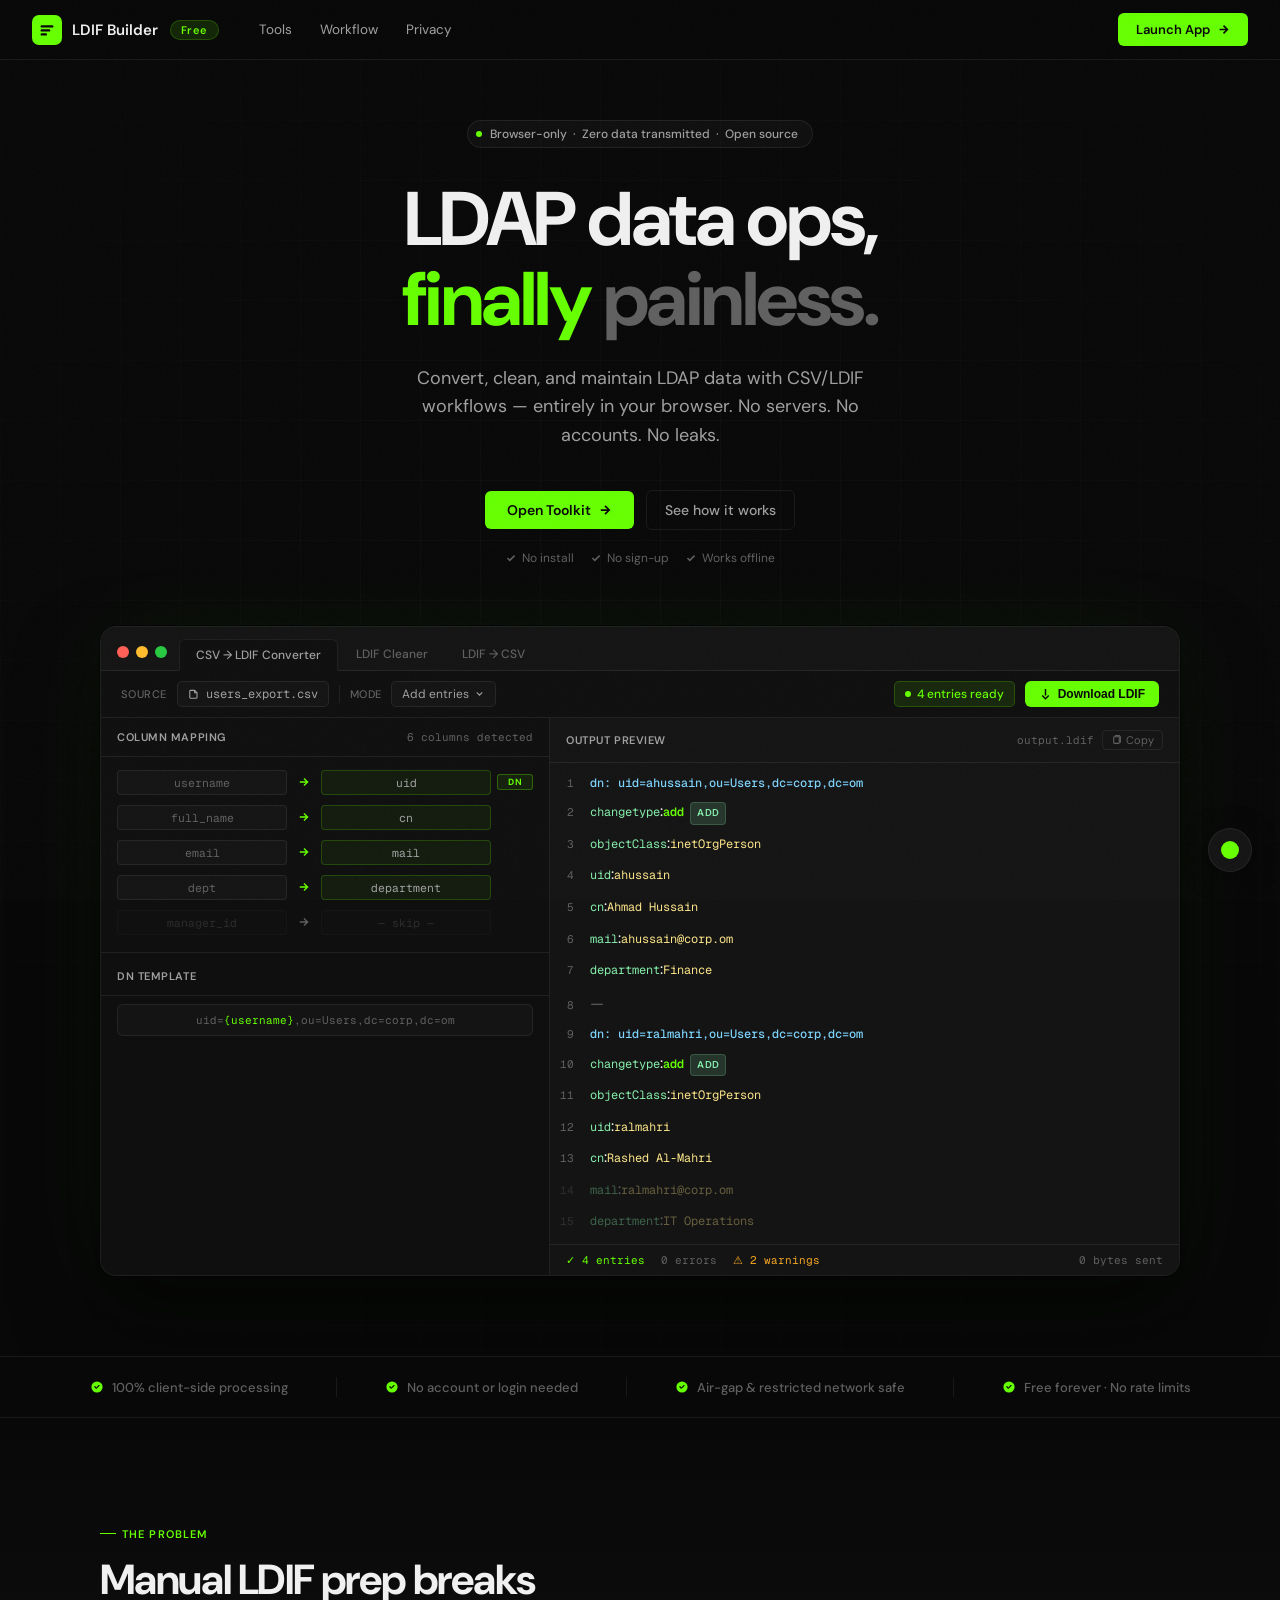
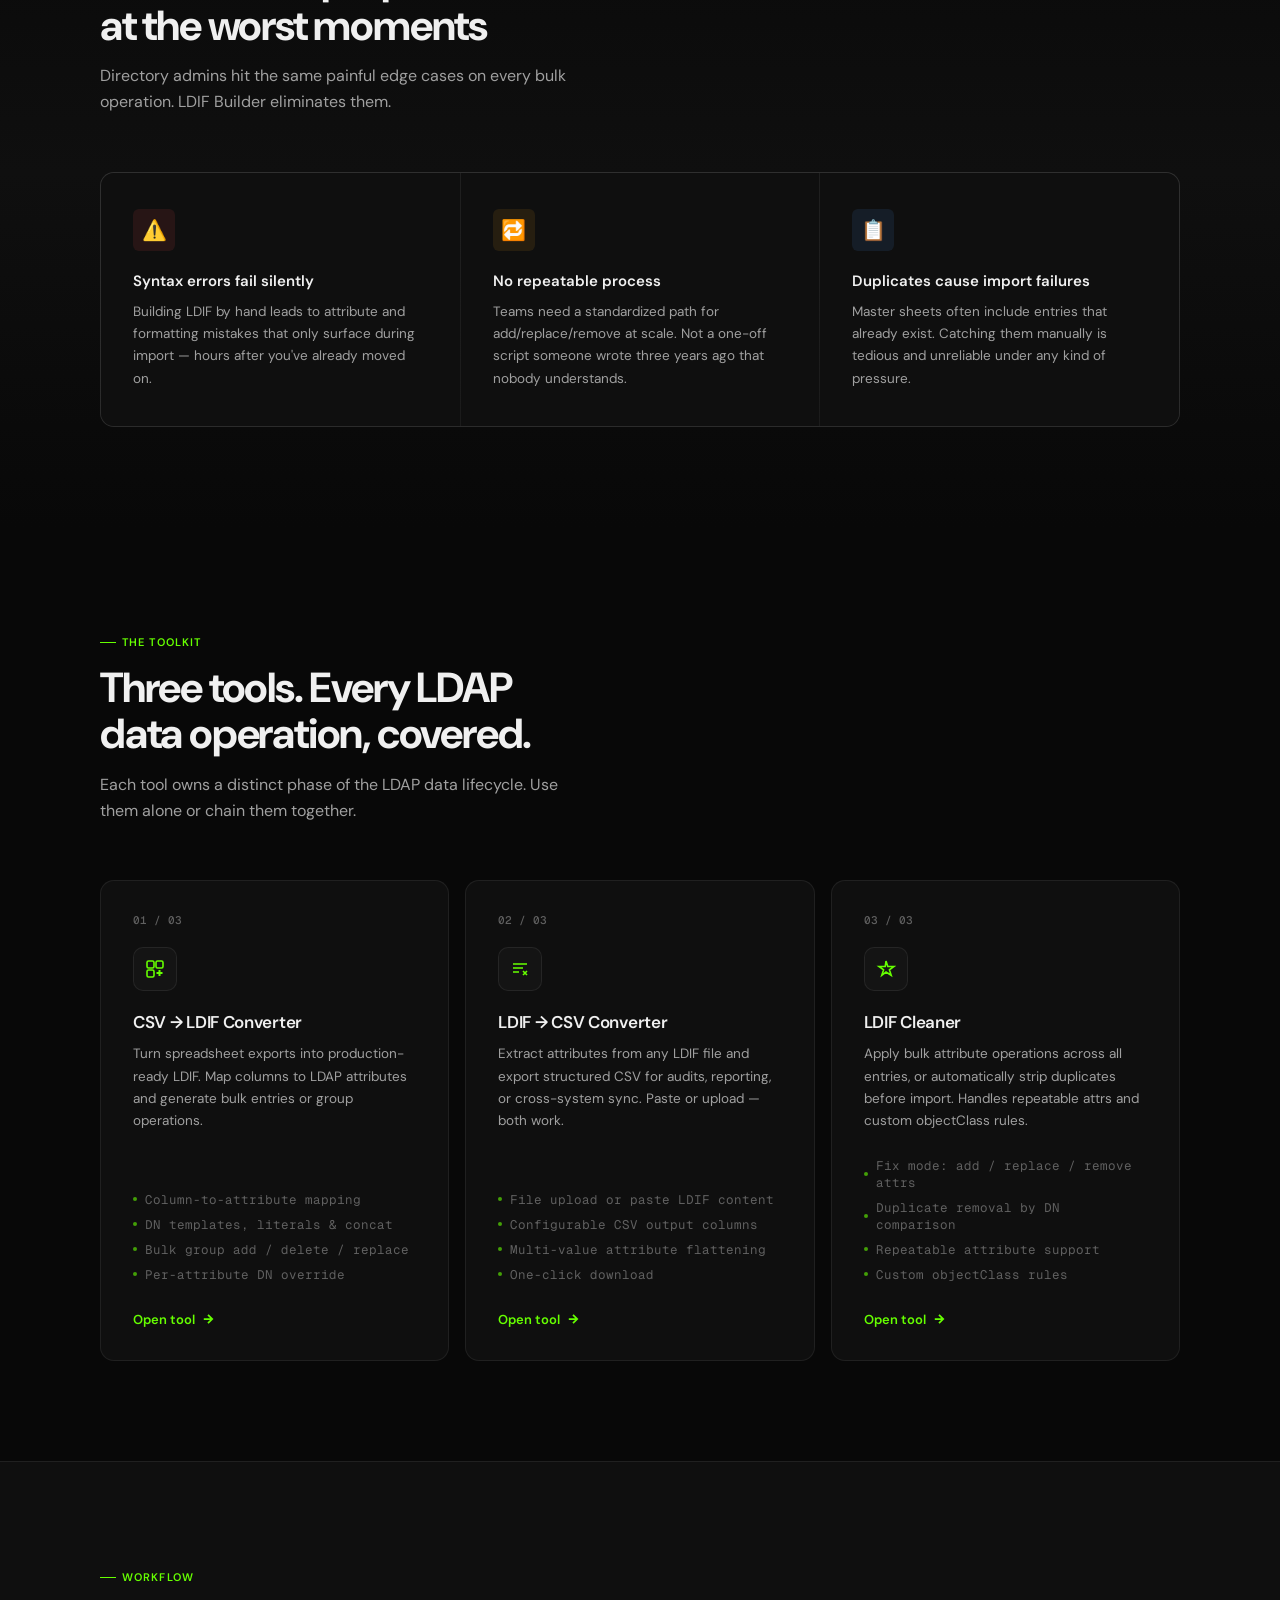
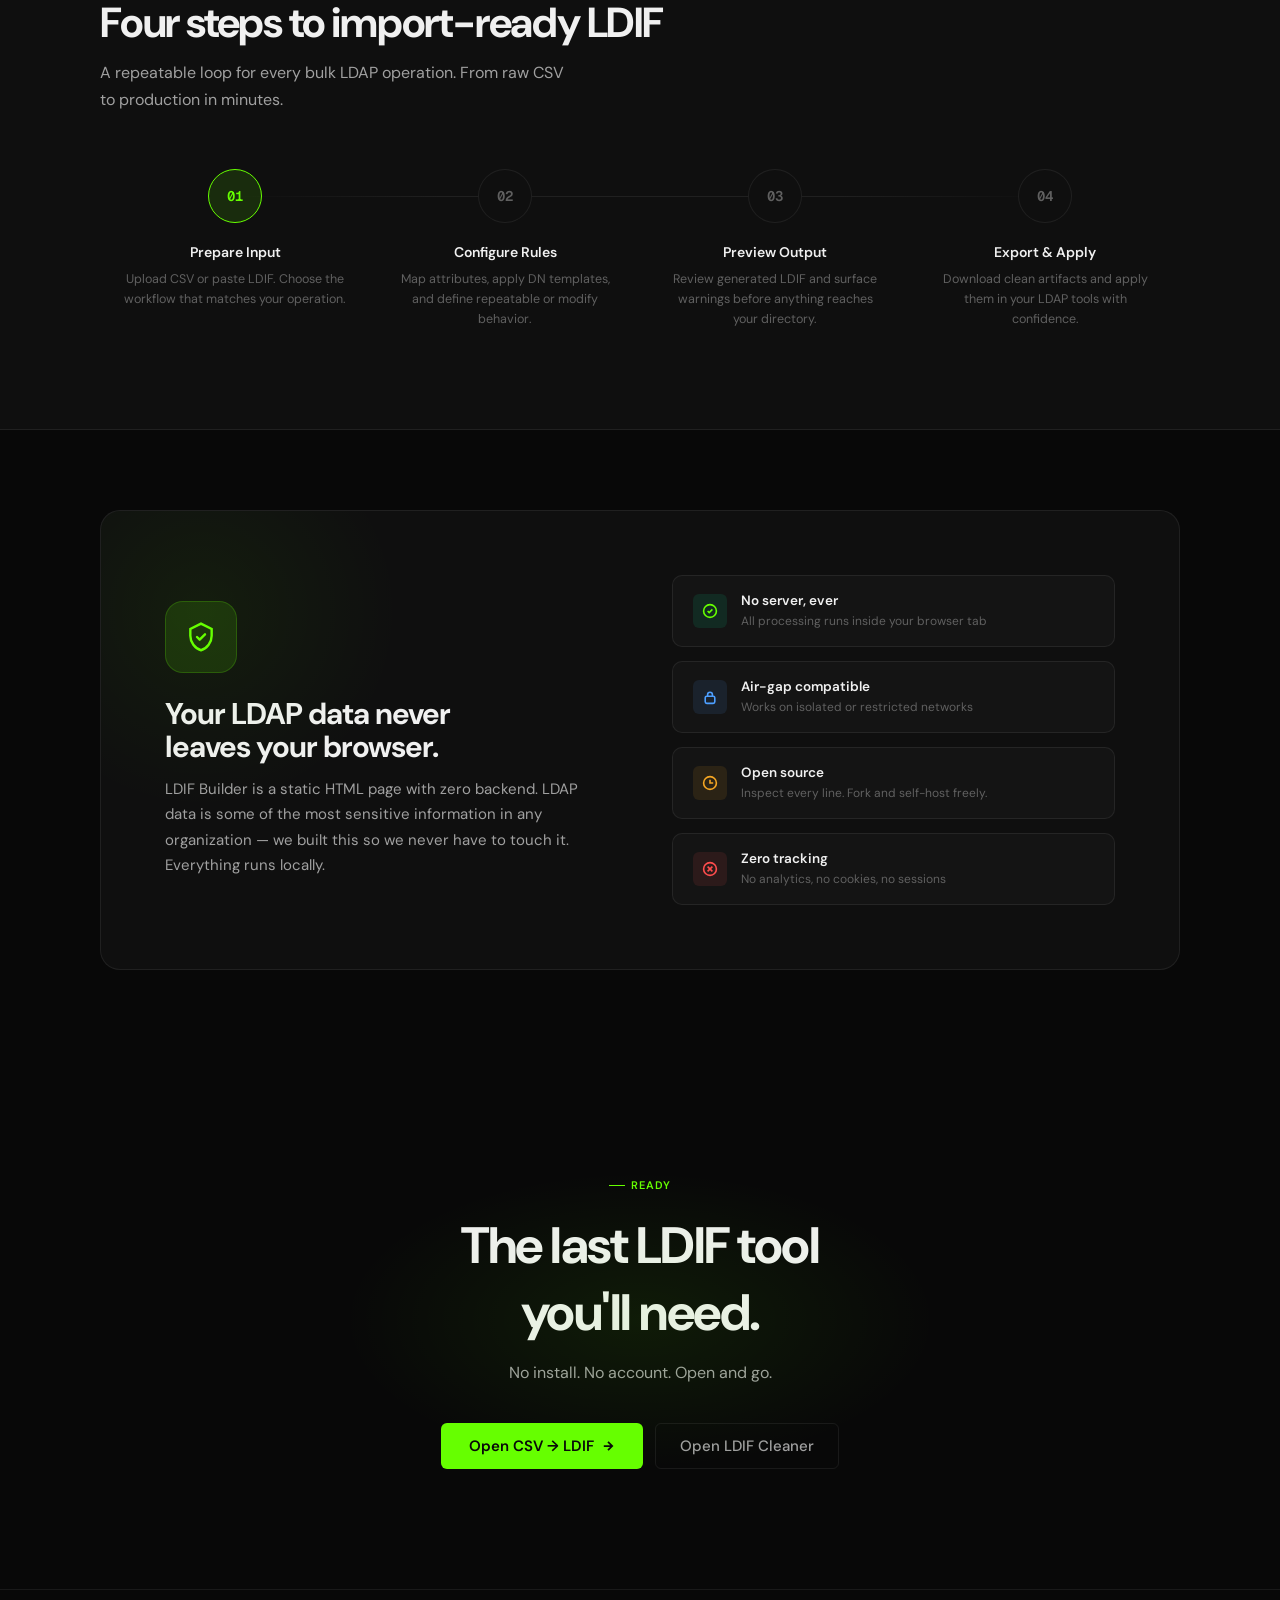
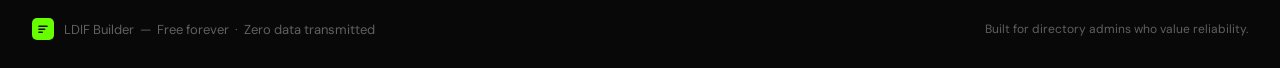
==== commit c537d4dc: "Add landing page route, redesign app pages with matching dark design system Co-authored-by: faiizanh" ====
--- a/index.html
+++ b/index.html
@@ -522,7 +522,7 @@
             <div class="oc-line"><span class="oc-ln">3</span><span class="t-attr">objectClass</span>: <span class="t-val">inetOrgPerson</span></div>
             <div class="oc-line"><span class="oc-ln">4</span><span class="t-attr">uid</span>: <span class="t-val">ahussain</span></div>
             <div class="oc-line"><span class="oc-ln">5</span><span class="t-attr">cn</span>: <span class="t-val">Ahmad Hussain</span></div>
-            <div class="oc-line"><span class="oc-ln">6</span><span class="t-attr">mail</span>: <span class="t-val"><a href="/cdn-cgi/l/email-protection" class="__cf_email__" data-cfemail="a1c0c9d4d2d2c0c8cfe1c2ced3d18fcecc">[email&#160;protected]</a></span></div>
+            <div class="oc-line"><span class="oc-ln">6</span><span class="t-attr">mail</span>: <span class="t-val">ahussain@corp.om</span></div>
             <div class="oc-line"><span class="oc-ln">7</span><span class="t-attr">department</span>: <span class="t-val">Finance</span></div>
             <div class="oc-line oc-sep"><span class="oc-ln">8</span><span style="color:var(--text-3)">&#8212;</span></div>
             <div class="oc-line"><span class="oc-ln">9</span><span class="t-dn">dn: uid=ralmahri,ou=Users,dc=corp,dc=om</span></div>
@@ -530,7 +530,7 @@
             <div class="oc-line"><span class="oc-ln">11</span><span class="t-attr">objectClass</span>: <span class="t-val">inetOrgPerson</span></div>
             <div class="oc-line"><span class="oc-ln">12</span><span class="t-attr">uid</span>: <span class="t-val">ralmahri</span></div>
             <div class="oc-line"><span class="oc-ln">13</span><span class="t-attr">cn</span>: <span class="t-val">Rashed Al-Mahri</span></div>
-            <div class="oc-line faded"><span class="oc-ln">14</span><span class="t-attr">mail</span>: <span class="t-val"><a href="/cdn-cgi/l/email-protection" class="__cf_email__" data-cfemail="2153404d4c4049534861424e53510f4e4c">[email&#160;protected]</a></span></div>
+            <div class="oc-line faded"><span class="oc-ln">14</span><span class="t-attr">mail</span>: <span class="t-val">ralmahri@corp.om</span></div>
             <div class="oc-line faded"><span class="oc-ln">15</span><span class="t-attr">department</span>: <span class="t-val">IT Operations</span></div>
           </div>
           <div class="output-footer">
@@ -721,7 +721,7 @@
   </div>
 </div>
 
-<script data-cfasync="false" src="/cdn-cgi/scripts/5c5dd728/cloudflare-static/email-decode.min.js"></script><script data-cfasync="false" src="/cdn-cgi/scripts/5c5dd728/cloudflare-static/email-decode.min.js"></script><script>
+<script>
 /* ─── THEME ENGINE ─── */
 const PRESETS = [
   { hex: '66FF00', label: 'Lime'    },
